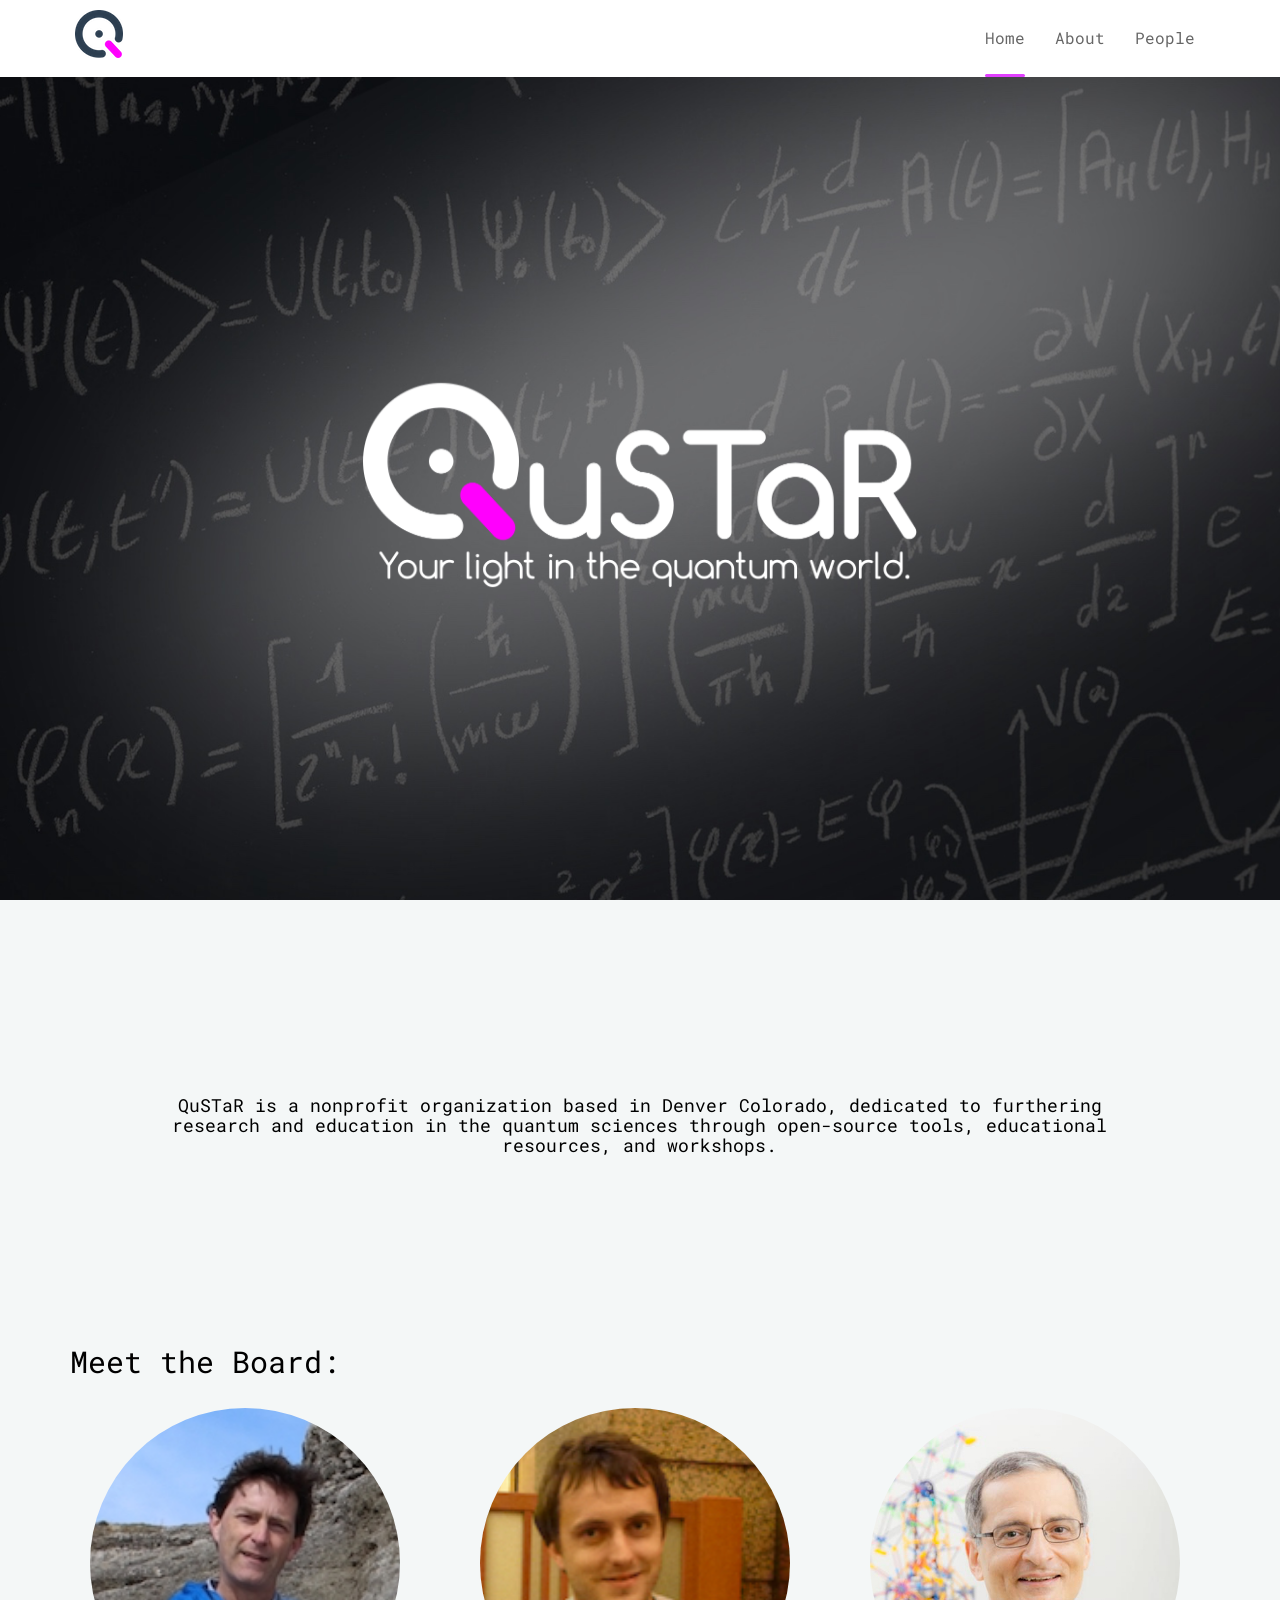
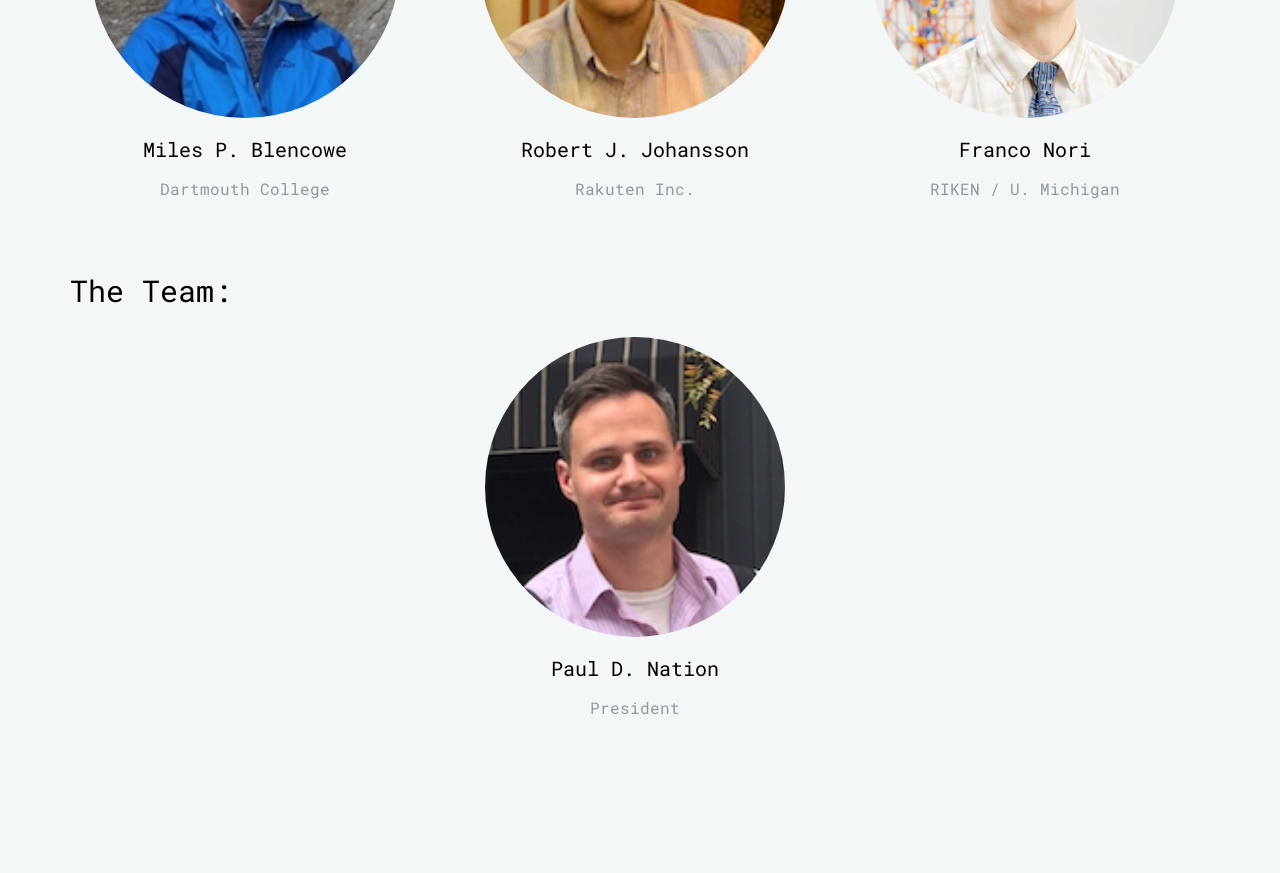
==== index.html @ 8dd59468 "try again" ====
<!DOCTYPE html>
<!--[if lt IE 7]>      <html class="no-js lt-ie9 lt-ie8 lt-ie7"> <![endif]-->
<!--[if IE 7]>         <html class="no-js lt-ie9 lt-ie8"> <![endif]-->
<!--[if IE 8]>         <html class="no-js lt-ie9"> <![endif]-->
<!--[if gt IE 8]><!--> <html class="no-js"> <!--<![endif]-->
	<head>
	<meta charset="utf-8">
	<meta http-equiv="X-UA-Compatible" content="IE=edge">
	<title>QuSTaR - Your Light in the Quantum World</title>
	<meta name="viewport" content="width=device-width, initial-scale=1">
	<meta name="description" content="QuSTaR" />
	<meta name="keywords" content="qustar, qutip, quantum, nonprofit, science, education" />
	<meta name="author" content="QuSTaR" />


  	<!-- Facebook and Twitter integration -->
	<meta property="og:title" content=""/>
	<meta property="og:image" content=""/>
	<meta property="og:url" content=""/>
	<meta property="og:site_name" content=""/>
	<meta property="og:description" content=""/>
	<meta name="twitter:title" content="" />
	<meta name="twitter:image" content="" />
	<meta name="twitter:url" content="" />
	<meta name="twitter:card" content="" />

	<!-- Place favicon.ico and apple-touch-icon.png in the root directory -->
    <link rel="apple-touch-icon-precomposed" sizes="57x57" href="images/favicon/apple-touch-icon-57x57.png" />
    <link rel="apple-touch-icon-precomposed" sizes="114x114" href="images/favicon/apple-touch-icon-114x114.png" />
    <link rel="apple-touch-icon-precomposed" sizes="72x72" href="images/favicon/apple-touch-icon-72x72.png" />
    <link rel="apple-touch-icon-precomposed" sizes="144x144" href="images/favicon/apple-touch-icon-144x144.png" />
    <link rel="apple-touch-icon-precomposed" sizes="60x60" href="images/favicon/apple-touch-icon-60x60.png" />
    <link rel="apple-touch-icon-precomposed" sizes="120x120" href="images/favicon/apple-touch-icon-120x120.png" />
    <link rel="apple-touch-icon-precomposed" sizes="76x76" href="images/favicon/apple-touch-icon-76x76.png" />
    <link rel="apple-touch-icon-precomposed" sizes="152x152" href="images/favicon/apple-touch-icon-152x152.png" />
    <link rel="icon" type="image/png" href="images/favicon/favicon-196x196.png" sizes="196x196" />
    <link rel="icon" type="image/png" href="images/favicon/favicon-96x96.png" sizes="96x96" />
    <link rel="icon" type="image/png" href="images/favicon/favicon-32x32.png" sizes="32x32" />
    <link rel="icon" type="image/png" href="images/favicon/favicon-16x16.png" sizes="16x16" />
    <link rel="icon" type="image/png" href="images/favicon/favicon-128.png" sizes="128x128" />
    <meta name="application-name" content="&nbsp;"/>
    <meta name="msapplication-TileColor" content="#FFFFFF" />
    <meta name="msapplication-TileImage" content="images/favicon/mstile-144x144.png" />
    <meta name="msapplication-square70x70logo" content="images/favicon/mstile-70x70.png" />
    <meta name="msapplication-square150x150logo" content="images/favicon/mstile-150x150.png" />
    <meta name="msapplication-wide310x150logo" content="images/favicon/mstile-310x150.png" />
    <meta name="msapplication-square310x310logo" content="images/favicon/mstile-310x310.png" />>

	<link href="https://fonts.googleapis.com/css?family=Roboto+Mono:300,400" rel="stylesheet">
	
	<!-- Animate.css -->
	<link rel="stylesheet" href="css/animate.css">
	<!-- Icomoon Icon Fonts-->
	<link rel="stylesheet" href="css/icomoon.css">
	<!-- Simple Line Icons -->
	<link rel="stylesheet" href="css/simple-line-icons.css">
	<!-- Bootstrap  -->
	<link rel="stylesheet" href="css/bootstrap.css">
	<!-- Style -->
	<link rel="stylesheet" href="css/style.css">


	<!-- Modernizr JS -->
	<script src="js/modernizr-2.6.2.min.js"></script>
	<!-- FOR IE9 below -->
	<!--[if lt IE 9]>
	<script src="js/respond.min.js"></script>
	<![endif]-->

	</head>
	<body>
	<header role="banner" id="fh5co-header">
		<div class="container">
			<div class="row">
				<nav class="navbar navbar-default navbar-fixed-top">
					<div class="navbar-header">
						<!-- Mobile Toggle Menu Button -->
						<a href="#" class="js-fh5co-nav-toggle fh5co-nav-toggle" data-toggle="collapse" data-target="#navbar" aria-expanded="false" aria-controls="navbar"><i></i></a>
                        <a href="#" style='margin-left:5px' class="navbar-left"><img src="images/qustar_navbar.png"></a>
					</div>
					<div id="navbar" class="navbar-collapse collapse">
						<ul class="nav navbar-nav navbar-right">
							<li class="active"><a href="#" data-nav-section="home"><span>Home</span></a></li>
							<li><a href="#" data-nav-section="about"><span>About</span></a></li>
							<li><a href="#" data-nav-section="people"><span>People</span></a></li>
						</ul>
					</div>
				</nav>
			</div>
	  </div>
	</header>

	<section id="fh5co-home" data-section="home" style="background-image: url(images/background.jpg);" data-stellar-background-ratio="0.5">
		<div class="container">
			<div class="text-wrap">
				<div class="text-inner">
					<div class="row">
						<div class="col-xs-8 col-xs-offset-2 col-md-6 col-md-offset-3 col-lg-6 col-lg-offset-3 vertical_center">
							<img class="img-responsive center-block" src="images/QuSTaR.png">
							</div>
						</div>
					</div>
				</div>
		</div>
	</section>

	<section id="fh5co-services" data-section="about">
			<div class="container">
				<div class="row">
					<div class="col-md-10 col-md-offset-1 text-center">
                        <h4>QuSTaR is a nonprofit organization based in Denver Colorado, dedicated to furthering research and education in the quantum sciences through open-source tools, educational resources, and workshops. </h4>	
					</div>
                </div>
			</div>    	
	</section>
    
    
	<section id="fh5co-services" data-section="people">
		<div class="fh5co-services">
            <div class="container">
                <h2>Meet the Board:</h2>
				<div class="row">
                    <div class="col-sm-4 col-sm-offset-0 col-xs-8 col-xs-offset-2 text-center">
						<div class="box-services">
							<div class="icon animate-box">
								<div class="circle-avatar" style="background-image:url(images/miles.jpg)"></div>
							</div>
							<div class="fh5co-post animate-box">
								<h3>Miles P. Blencowe</h3>
								<p>Dartmouth College</p>
							</div>
						</div>
					</div>
                    <div class="col-sm-4 col-sm-offset-0 col-xs-8 col-xs-offset-2 text-center">
						<div class="box-services">
							<div class="icon animate-box">
								<div class="circle-avatar" style="background-image:url(images/robert.jpg)"></div>
							</div>
							<div class="fh5co-post animate-box">
								<h3>Robert J. Johansson</h3>
								<p>Rakuten Inc.</p>
							</div>
						</div>
					</div>
                    <div class="col-sm-4 col-sm-offset-0 col-xs-8 col-xs-offset-2 text-center">
						<div class="box-services">
							<div class="icon animate-box">
								<div class="circle-avatar" style="background-image:url(images/franco.jpg)"></div>
							</div>
							<div class="fh5co-post animate-box">
								<h3>Franco Nori</h3>
								<p>RIKEN / U. Michigan</p>
							</div>
						</div>
					</div>
                </div>
                <h2>The Team:</h2>
                <div class="col-sm-4 col-sm-offset-4 col-xs-8 col-xs-offset-2 text-center">
					<div class="box-services">
						<div class="icon animate-box">
							<div class="circle-avatar" style="background-image:url(images/paul.jpg)"></div>
						</div>
						<div class="fh5co-post animate-box">
							<h3>Paul D. Nation</h3>
							<p>President</p>
						</div>
					</div>
				</div>
			</div>
		</div>
	</section>
    
	
	<!-- jQuery -->
	<script src="js/jquery.min.js"></script>
	<!-- jQuery Easing -->
	<script src="js/jquery.easing.1.3.js"></script>
	<!-- Bootstrap -->
	<script src="js/bootstrap.min.js"></script>
	<!-- Waypoints -->
	<script src="js/jquery.waypoints.min.js"></script>
	<!-- Stellar Parallax -->
	<script src="js/jquery.stellar.min.js"></script>
	<!-- Counters -->
	<script src="js/jquery.countTo.js"></script>
	<!-- Main JS (Do not remove) -->
	<script src="js/main.js"></script>
    
    <script>
      (function(i,s,o,g,r,a,m){i['GoogleAnalyticsObject']=r;i[r]=i[r]||function(){
      (i[r].q=i[r].q||[]).push(arguments)},i[r].l=1*new Date();a=s.createElement(o),
      m=s.getElementsByTagName(o)[0];a.async=1;a.src=g;m.parentNode.insertBefore(a,m)
      })(window,document,'script','https://www.google-analytics.com/analytics.js','ga');

      ga('create', 'UA-16824831-8', 'auto');
      ga('send', 'pageview');

    </script>

	</body>
</html>
---- css/icomoon.css ----
@font-face {
	font-family: 'icomoon';
	src:url('../fonts/icomoon/icomoon.eot?qtatmt');
	src:url('../fonts/icomoon/icomoon.eot?qtatmt#iefix') format('embedded-opentype'),
		url('../fonts/icomoon/icomoon.ttf?qtatmt') format('truetype'),
		url('../fonts/icomoon/icomoon.woff?qtatmt') format('woff'),
		url('../fonts/icomoon/icomoon.svg?qtatmt#icomoon') format('svg');
	font-weight: normal;
	font-style: normal;
}

[class^="icon-"], [class*=" icon-"] {
	font-family: 'icomoon';
	speak: none;
	font-style: normal;
	font-weight: normal;
	font-variant: normal;
	text-transform: none;
	line-height: 1;

	/* Better Font Rendering =========== */
	-webkit-font-smoothing: antialiased;
	-moz-osx-font-smoothing: grayscale;
}

.icon-glass:before {
	content: "\f000";
}
.icon-music:before {
	content: "\f001";
}
.icon-search2:before {
	content: "\f002";
}
.icon-envelope-o:before {
	content: "\f003";
}
.icon-heart:before {
	content: "\f004";
}
.icon-star:before {
	content: "\f005";
}
.icon-star-o:before {
	content: "\f006";
}
.icon-user:before {
	content: "\f007";
}
.icon-film:before {
	content: "\f008";
}
.icon-th-large:before {
	content: "\f009";
}
.icon-th:before {
	content: "\f00a";
}
.icon-th-list:before {
	content: "\f00b";
}
.icon-check:before {
	content: "\f00c";
}
.icon-close:before {
	content: "\f00d";
}
.icon-remove:before {
	content: "\f00d";
}
.icon-times:before {
	content: "\f00d";
}
.icon-search-plus:before {
	content: "\f00e";
}
.icon-search-minus:before {
	content: "\f010";
}
.icon-power-off:before {
	content: "\f011";
}
.icon-signal:before {
	content: "\f012";
}
.icon-cog:before {
	content: "\f013";
}
.icon-gear:before {
	content: "\f013";
}
.icon-trash-o:before {
	content: "\f014";
}
.icon-home:before {
	content: "\f015";
}
.icon-file-o:before {
	content: "\f016";
}
.icon-clock-o:before {
	content: "\f017";
}
.icon-road:before {
	content: "\f018";
}
.icon-download:before {
	content: "\f019";
}
.icon-arrow-circle-o-down:before {
	content: "\f01a";
}
.icon-arrow-circle-o-up:before {
	content: "\f01b";
}
.icon-inbox:before {
	content: "\f01c";
}
.icon-play-circle-o:before {
	content: "\f01d";
}
.icon-repeat2:before {
	content: "\f01e";
}
.icon-rotate-right:before {
	content: "\f01e";
}
.icon-refresh:before {
	content: "\f021";
}
.icon-list-alt:before {
	content: "\f022";
}
.icon-lock:before {
	content: "\f023";
}
.icon-flag:before {
	content: "\f024";
}
.icon-headphones:before {
	content: "\f025";
}
.icon-volume-off:before {
	content: "\f026";
}
.icon-volume-down:before {
	content: "\f027";
}
.icon-volume-up:before {
	content: "\f028";
}
.icon-qrcode:before {
	content: "\f029";
}
.icon-barcode:before {
	content: "\f02a";
}
.icon-tag:before {
	content: "\f02b";
}
.icon-tags:before {
	content: "\f02c";
}
.icon-book:before {
	content: "\f02d";
}
.icon-bookmark:before {
	content: "\f02e";
}
.icon-print:before {
	content: "\f02f";
}
.icon-camera:before {
	content: "\f030";
}
.icon-font:before {
	content: "\f031";
}
.icon-bold:before {
	content: "\f032";
}
.icon-italic:before {
	content: "\f033";
}
.icon-text-height:before {
	content: "\f034";
}
.icon-text-width:before {
	content: "\f035";
}
.icon-align-left:before {
	content: "\f036";
}
.icon-align-center2:before {
	content: "\f037";
}
.icon-align-right:before {
	content: "\f038";
}
.icon-align-justify2:before {
	content: "\f039";
}
.icon-list:before {
	content: "\f03a";
}
.icon-dedent:before {
	content: "\f03b";
}
.icon-outdent:before {
	content: "\f03b";
}
.icon-indent:before {
	content: "\f03c";
}
.icon-video-camera:before {
	content: "\f03d";
}
.icon-image:before {
	content: "\f03e";
}
.icon-photo:before {
	content: "\f03e";
}
.icon-picture-o:before {
	content: "\f03e";
}
.icon-pencil:before {
	content: "\f040";
}
.icon-map-marker:before {
	content: "\f041";
}
.icon-adjust:before {
	content: "\f042";
}
.icon-tint:before {
	content: "\f043";
}
.icon-edit:before {
	content: "\f044";
}
.icon-pencil-square-o:before {
	content: "\f044";
}
.icon-share-square-o:before {
	content: "\f045";
}
.icon-check-square-o:before {
	content: "\f046";
}
.icon-arrows:before {
	content: "\f047";
}
.icon-step-backward:before {
	content: "\f048";
}
.icon-fast-backward:before {
	content: "\f049";
}
.icon-backward:before {
	content: "\f04a";
}
.icon-play2:before {
	content: "\f04b";
}
.icon-pause2:before {
	content: "\f04c";
}
.icon-stop2:before {
	content: "\f04d";
}
.icon-forward:before {
	content: "\f04e";
}
.icon-fast-forward2:before {
	content: "\f050";
}
.icon-step-forward:before {
	content: "\f051";
}
.icon-eject:before {
	content: "\f052";
}
.icon-chevron-left:before {
	content: "\f053";
}
.icon-chevron-right:before {
	content: "\f054";
}
.icon-plus-circle:before {
	content: "\f055";
}
.icon-minus-circle:before {
	content: "\f056";
}
.icon-times-circle:before {
	content: "\f057";
}
.icon-check-circle:before {
	content: "\f058";
}
.icon-question-circle:before {
	content: "\f059";
}
.icon-info-circle:before {
	content: "\f05a";
}
.icon-crosshairs:before {
	content: "\f05b";
}
.icon-times-circle-o:before {
	content: "\f05c";
}
.icon-check-circle-o:before {
	content: "\f05d";
}
.icon-ban2:before {
	content: "\f05e";
}
.icon-arrow-left:before {
	content: "\f060";
}
.icon-arrow-right:before {
	content: "\f061";
}
.icon-arrow-up:before {
	content: "\f062";
}
.icon-arrow-down:before {
	content: "\f063";
}
.icon-mail-forward:before {
	content: "\f064";
}
.icon-share:before {
	content: "\f064";
}
.icon-expand2:before {
	content: "\f065";
}
.icon-compress:before {
	content: "\f066";
}
.icon-plus:before {
	content: "\f067";
}
.icon-minus:before {
	content: "\f068";
}
.icon-asterisk:before {
	content: "\f069";
}
.icon-exclamation-circle:before {
	content: "\f06a";
}
.icon-gift:before {
	content: "\f06b";
}
.icon-leaf:before {
	content: "\f06c";
}
.icon-fire:before {
	content: "\f06d";
}
.icon-eye:before {
	content: "\f06e";
}
.icon-eye-slash:before {
	content: "\f070";
}
.icon-exclamation-triangle:before {
	content: "\f071";
}
.icon-warning:before {
	content: "\f071";
}
.icon-plane:before {
	content: "\f072";
}
.icon-calendar:before {
	content: "\f073";
}
.icon-random:before {
	content: "\f074";
}
.icon-comment:before {
	content: "\f075";
}
.icon-magnet:before {
	content: "\f076";
}
.icon-chevron-up:before {
	content: "\f077";
}
.icon-chevron-down:before {
	content: "\f078";
}
.icon-retweet:before {
	content: "\f079";
}
.icon-shopping-cart:before {
	content: "\f07a";
}
.icon-folder:before {
	content: "\f07b";
}
.icon-folder-open:before {
	content: "\f07c";
}
.icon-arrows-v:before {
	content: "\f07d";
}
.icon-arrows-h:before {
	content: "\f07e";
}
.icon-bar-chart:before {
	content: "\f080";
}
.icon-bar-chart-o:before {
	content: "\f080";
}
.icon-twitter-square:before {
	content: "\f081";
}
.icon-facebook-square:before {
	content: "\f082";
}
.icon-camera-retro:before {
	content: "\f083";
}
.icon-key:before {
	content: "\f084";
}
.icon-cogs:before {
	content: "\f085";
}
.icon-gears:before {
	content: "\f085";
}
.icon-comments:before {
	content: "\f086";
}
.icon-thumbs-o-up:before {
	content: "\f087";
}
.icon-thumbs-o-down:before {
	content: "\f088";
}
.icon-star-half:before {
	content: "\f089";
}
.icon-heart-o:before {
	content: "\f08a";
}
.icon-sign-out:before {
	content: "\f08b";
}
.icon-linkedin-square:before {
	content: "\f08c";
}
.icon-thumb-tack:before {
	content: "\f08d";
}
.icon-external-link:before {
	content: "\f08e";
}
.icon-sign-in:before {
	content: "\f090";
}
.icon-trophy:before {
	content: "\f091";
}
.icon-github-square:before {
	content: "\f092";
}
.icon-upload:before {
	content: "\f093";
}
.icon-lemon-o:before {
	content: "\f094";
}
.icon-phone:before {
	content: "\f095";
}
.icon-square-o:before {
	content: "\f096";
}
.icon-bookmark-o:before {
	content: "\f097";
}
.icon-phone-square:before {
	content: "\f098";
}
.icon-twitter:before {
	content: "\f099";
}
.icon-facebook:before {
	content: "\f09a";
}
.icon-facebook-f:before {
	content: "\f09a";
}
.icon-github:before {
	content: "\f09b";
}
.icon-unlock2:before {
	content: "\f09c";
}
.icon-credit-card:before {
	content: "\f09d";
}
.icon-feed:before {
	content: "\f09e";
}
.icon-rss:before {
	content: "\f09e";
}
.icon-hdd-o:before {
	content: "\f0a0";
}
.icon-bullhorn:before {
	content: "\f0a1";
}
.icon-bell-o:before {
	content: "\f0a2";
}
.icon-certificate:before {
	content: "\f0a3";
}
.icon-hand-o-right:before {
	content: "\f0a4";
}
.icon-hand-o-left:before {
	content: "\f0a5";
}
.icon-hand-o-up:before {
	content: "\f0a6";
}
.icon-hand-o-down:before {
	content: "\f0a7";
}
.icon-arrow-circle-left:before {
	content: "\f0a8";
}
.icon-arrow-circle-right:before {
	content: "\f0a9";
}
.icon-arrow-circle-up:before {
	content: "\f0aa";
}
.icon-arrow-circle-down:before {
	content: "\f0ab";
}
.icon-globe:before {
	content: "\f0ac";
}
.icon-wrench:before {
	content: "\f0ad";
}
.icon-tasks:before {
	content: "\f0ae";
}
.icon-filter:before {
	content: "\f0b0";
}
.icon-briefcase:before {
	content: "\f0b1";
}
.icon-arrows-alt:before {
	content: "\f0b2";
}
.icon-group:before {
	content: "\f0c0";
}
.icon-users:before {
	content: "\f0c0";
}
.icon-chain:before {
	content: "\f0c1";
}
.icon-link:before {
	content: "\f0c1";
}
.icon-cloud:before {
	content: "\f0c2";
}
.icon-flask:before {
	content: "\f0c3";
}
.icon-cut:before {
	content: "\f0c4";
}
.icon-scissors:before {
	content: "\f0c4";
}
.icon-copy:before {
	content: "\f0c5";
}
.icon-files-o:before {
	content: "\f0c5";
}
.icon-paperclip:before {
	content: "\f0c6";
}
.icon-floppy-o:before {
	content: "\f0c7";
}
.icon-save:before {
	content: "\f0c7";
}
.icon-square:before {
	content: "\f0c8";
}
.icon-bars:before {
	content: "\f0c9";
}
.icon-navicon:before {
	content: "\f0c9";
}
.icon-reorder:before {
	content: "\f0c9";
}
.icon-list-ul:before {
	content: "\f0ca";
}
.icon-list-ol:before {
	content: "\f0cb";
}
.icon-strikethrough:before {
	content: "\f0cc";
}
.icon-underline:before {
	content: "\f0cd";
}
.icon-table:before {
	content: "\f0ce";
}
.icon-magic:before {
	content: "\f0d0";
}
.icon-truck:before {
	content: "\f0d1";
}
.icon-pinterest:before {
	content: "\f0d2";
}
.icon-pinterest-square:before {
	content: "\f0d3";
}
.icon-google-plus-square:before {
	content: "\f0d4";
}
.icon-google-plus:before {
	content: "\f0d5";
}
.icon-money:before {
	content: "\f0d6";
}
.icon-caret-down:before {
	content: "\f0d7";
}
.icon-caret-up:before {
	content: "\f0d8";
}
.icon-caret-left:before {
	content: "\f0d9";
}
.icon-caret-right:before {
	content: "\f0da";
}
.icon-columns2:before {
	content: "\f0db";
}
.icon-sort:before {
	content: "\f0dc";
}
.icon-unsorted:before {
	content: "\f0dc";
}
.icon-sort-desc:before {
	content: "\f0dd";
}
.icon-sort-down:before {
	content: "\f0dd";
}
.icon-sort-asc:before {
	content: "\f0de";
}
.icon-sort-up:before {
	content: "\f0de";
}
.icon-envelope:before {
	content: "\f0e0";
}
.icon-linkedin:before {
	content: "\f0e1";
}
.icon-rotate-left:before {
	content: "\f0e2";
}
.icon-undo:before {
	content: "\f0e2";
}
.icon-gavel:before {
	content: "\f0e3";
}
.icon-legal:before {
	content: "\f0e3";
}
.icon-dashboard:before {
	content: "\f0e4";
}
.icon-tachometer:before {
	content: "\f0e4";
}
.icon-comment-o:before {
	content: "\f0e5";
}
.icon-comments-o:before {
	content: "\f0e6";
}
.icon-bolt:before {
	content: "\f0e7";
}
.icon-flash:before {
	content: "\f0e7";
}
.icon-sitemap:before {
	content: "\f0e8";
}
.icon-umbrella2:before {
	content: "\f0e9";
}
.icon-clipboard:before {
	content: "\f0ea";
}
.icon-paste:before {
	content: "\f0ea";
}
.icon-lightbulb-o:before {
	content: "\f0eb";
}
.icon-exchange:before {
	content: "\f0ec";
}
.icon-cloud-download2:before {
	content: "\f0ed";
}
.icon-cloud-upload2:before {
	content: "\f0ee";
}
.icon-user-md:before {
	content: "\f0f0";
}
.icon-stethoscope:before {
	content: "\f0f1";
}
.icon-suitcase:before {
	content: "\f0f2";
}
.icon-bell:before {
	content: "\f0f3";
}
.icon-coffee:before {
	content: "\f0f4";
}
.icon-cutlery:before {
	content: "\f0f5";
}
.icon-file-text-o:before {
	content: "\f0f6";
}
.icon-building-o:before {
	content: "\f0f7";
}
.icon-hospital-o:before {
	content: "\f0f8";
}
.icon-ambulance:before {
	content: "\f0f9";
}
.icon-medkit:before {
	content: "\f0fa";
}
.icon-fighter-jet:before {
	content: "\f0fb";
}
.icon-beer:before {
	content: "\f0fc";
}
.icon-h-square:before {
	content: "\f0fd";
}
.icon-plus-square:before {
	content: "\f0fe";
}
.icon-angle-double-left:before {
	content: "\f100";
}
.icon-angle-double-right:before {
	content: "\f101";
}
.icon-angle-double-up:before {
	content: "\f102";
}
.icon-angle-double-down:before {
	content: "\f103";
}
.icon-angle-left:before {
	content: "\f104";
}
.icon-angle-right:before {
	content: "\f105";
}
.icon-angle-up:before {
	content: "\f106";
}
.icon-angle-down:before {
	content: "\f107";
}
.icon-desktop:before {
	content: "\f108";
}
.icon-laptop:before {
	content: "\f109";
}
.icon-tablet:before {
	content: "\f10a";
}
.icon-mobile:before {
	content: "\f10b";
}
.icon-mobile-phone:before {
	content: "\f10b";
}
.icon-circle-o:before {
	content: "\f10c";
}
.icon-quote-left:before {
	content: "\f10d";
}
.icon-quote-right:before {
	content: "\f10e";
}
.icon-spinner:before {
	content: "\f110";
}
.icon-circle:before {
	content: "\f111";
}
.icon-mail-reply:before {
	content: "\f112";
}
.icon-reply:before {
	content: "\f112";
}
.icon-github-alt:before {
	content: "\f113";
}
.icon-folder-o:before {
	content: "\f114";
}
.icon-folder-open-o:before {
	content: "\f115";
}
.icon-smile-o:before {
	content: "\f118";
}
.icon-frown-o:before {
	content: "\f119";
}
.icon-meh-o:before {
	content: "\f11a";
}
.icon-gamepad:before {
	content: "\f11b";
}
.icon-keyboard-o:before {
	content: "\f11c";
}
.icon-flag-o:before {
	content: "\f11d";
}
.icon-flag-checkered:before {
	content: "\f11e";
}
.icon-terminal:before {
	content: "\f120";
}
.icon-code:before {
	content: "\f121";
}
.icon-mail-reply-all:before {
	content: "\f122";
}
.icon-reply-all:before {
	content: "\f122";
}
.icon-star-half-empty:before {
	content: "\f123";
}
.icon-star-half-full:before {
	content: "\f123";
}
.icon-star-half-o:before {
	content: "\f123";
}
.icon-location-arrow:before {
	content: "\f124";
}
.icon-crop:before {
	content: "\f125";
}
.icon-code-fork:before {
	content: "\f126";
}
.icon-chain-broken:before {
	content: "\f127";
}
.icon-unlink:before {
	content: "\f127";
}
.icon-question:before {
	content: "\f128";
}
.icon-info:before {
	content: "\f129";
}
.icon-exclamation:before {
	content: "\f12a";
}
.icon-superscript:before {
	content: "\f12b";
}
.icon-subscript:before {
	content: "\f12c";
}
.icon-eraser:before {
	content: "\f12d";
}
.icon-puzzle-piece:before {
	content: "\f12e";
}
.icon-microphone2:before {
	content: "\f130";
}
.icon-microphone-slash:before {
	content: "\f131";
}
.icon-shield:before {
	content: "\f132";
}
.icon-calendar-o:before {
	content: "\f133";
}
.icon-fire-extinguisher:before {
	content: "\f134";
}
.icon-rocket:before {
	content: "\f135";
}
.icon-maxcdn:before {
	content: "\f136";
}
.icon-chevron-circle-left:before {
	content: "\f137";
}
.icon-chevron-circle-right:before {
	content: "\f138";
}
.icon-chevron-circle-up:before {
	content: "\f139";
}
.icon-chevron-circle-down:before {
	content: "\f13a";
}
.icon-html5:before {
	content: "\f13b";
}
.icon-css3:before {
	content: "\f13c";
}
.icon-anchor2:before {
	content: "\f13d";
}
.icon-unlock-alt:before {
	content: "\f13e";
}
.icon-bullseye:before {
	content: "\f140";
}
.icon-ellipsis-h:before {
	content: "\f141";
}
.icon-ellipsis-v:before {
	content: "\f142";
}
.icon-rss-square:before {
	content: "\f143";
}
.icon-play-circle:before {
	content: "\f144";
}
.icon-ticket:before {
	content: "\f145";
}
.icon-minus-square:before {
	content: "\f146";
}
.icon-minus-square-o:before {
	content: "\f147";
}
.icon-level-up:before {
	content: "\f148";
}
.icon-level-down:before {
	content: "\f149";
}
.icon-check-square:before {
	content: "\f14a";
}
.icon-pencil-square:before {
	content: "\f14b";
}
.icon-external-link-square:before {
	content: "\f14c";
}
.icon-share-square:before {
	content: "\f14d";
}
.icon-compass:before {
	content: "\f14e";
}
.icon-caret-square-o-down:before {
	content: "\f150";
}
.icon-toggle-down:before {
	content: "\f150";
}
.icon-caret-square-o-up:before {
	content: "\f151";
}
.icon-toggle-up:before {
	content: "\f151";
}
.icon-caret-square-o-right:before {
	content: "\f152";
}
.icon-toggle-right:before {
	content: "\f152";
}
.icon-eur:before {
	content: "\f153";
}
.icon-euro:before {
	content: "\f153";
}
.icon-gbp:before {
	content: "\f154";
}
.icon-dollar:before {
	content: "\f155";
}
.icon-usd:before {
	content: "\f155";
}
.icon-inr:before {
	content: "\f156";
}
.icon-rupee:before {
	content: "\f156";
}
.icon-cny:before {
	content: "\f157";
}
.icon-jpy:before {
	content: "\f157";
}
.icon-rmb:before {
	content: "\f157";
}
.icon-yen:before {
	content: "\f157";
}
.icon-rouble:before {
	content: "\f158";
}
.icon-rub:before {
	content: "\f158";
}
.icon-ruble:before {
	content: "\f158";
}
.icon-krw:before {
	content: "\f159";
}
.icon-won:before {
	content: "\f159";
}
.icon-bitcoin:before {
	content: "\f15a";
}
.icon-btc:before {
	content: "\f15a";
}
.icon-file2:before {
	content: "\f15b";
}
.icon-file-text:before {
	content: "\f15c";
}
.icon-sort-alpha-asc:before {
	content: "\f15d";
}
.icon-sort-alpha-desc:before {
	content: "\f15e";
}
.icon-sort-amount-asc:before {
	content: "\f160";
}
.icon-sort-amount-desc:before {
	content: "\f161";
}
.icon-sort-numeric-asc:before {
	content: "\f162";
}
.icon-sort-numeric-desc:before {
	content: "\f163";
}
.icon-thumbs-up:before {
	content: "\f164";
}
.icon-thumbs-down:before {
	content: "\f165";
}
.icon-youtube-square:before {
	content: "\f166";
}
.icon-youtube:before {
	content: "\f167";
}
.icon-xing:before {
	content: "\f168";
}
.icon-xing-square:before {
	content: "\f169";
}
.icon-youtube-play:before {
	content: "\f16a";
}
.icon-dropbox:before {
	content: "\f16b";
}
.icon-stack-overflow:before {
	content: "\f16c";
}
.icon-instagram:before {
	content: "\f16d";
}
.icon-flickr:before {
	content: "\f16e";
}
.icon-adn:before {
	content: "\f170";
}
.icon-bitbucket:before {
	content: "\f171";
}
.icon-bitbucket-square:before {
	content: "\f172";
}
.icon-tumblr:before {
	content: "\f173";
}
.icon-tumblr-square:before {
	content: "\f174";
}
.icon-long-arrow-down:before {
	content: "\f175";
}
.icon-long-arrow-up:before {
	content: "\f176";
}
.icon-long-arrow-left:before {
	content: "\f177";
}
.icon-long-arrow-right:before {
	content: "\f178";
}
.icon-apple:before {
	content: "\f179";
}
.icon-windows:before {
	content: "\f17a";
}
.icon-android:before {
	content: "\f17b";
}
.icon-linux:before {
	content: "\f17c";
}
.icon-dribbble:before {
	content: "\f17d";
}
.icon-skype:before {
	content: "\f17e";
}
.icon-foursquare:before {
	content: "\f180";
}
.icon-trello:before {
	content: "\f181";
}
.icon-female:before {
	content: "\f182";
}
.icon-male:before {
	content: "\f183";
}
.icon-gittip:before {
	content: "\f184";
}
.icon-gratipay:before {
	content: "\f184";
}
.icon-sun-o:before {
	content: "\f185";
}
.icon-moon-o:before {
	content: "\f186";
}
.icon-archive:before {
	content: "\f187";
}
.icon-bug:before {
	content: "\f188";
}
.icon-vk:before {
	content: "\f189";
}
.icon-weibo:before {
	content: "\f18a";
}
.icon-renren:before {
	content: "\f18b";
}
.icon-pagelines:before {
	content: "\f18c";
}
.icon-stack-exchange:before {
	content: "\f18d";
}
.icon-arrow-circle-o-right:before {
	content: "\f18e";
}
.icon-arrow-circle-o-left:before {
	content: "\f190";
}
.icon-caret-square-o-left:before {
	content: "\f191";
}
.icon-toggle-left:before {
	content: "\f191";
}
.icon-dot-circle-o:before {
	content: "\f192";
}
.icon-wheelchair:before {
	content: "\f193";
}
.icon-vimeo-square:before {
	content: "\f194";
}
.icon-try:before {
	content: "\f195";
}
.icon-turkish-lira:before {
	content: "\f195";
}
.icon-plus-square-o:before {
	content: "\f196";
}
.icon-space-shuttle:before {
	content: "\f197";
}
.icon-slack:before {
	content: "\f198";
}
.icon-envelope-square:before {
	content: "\f199";
}
.icon-wordpress:before {
	content: "\f19a";
}
.icon-openid:before {
	content: "\f19b";
}
.icon-bank:before {
	content: "\f19c";
}
.icon-institution:before {
	content: "\f19c";
}
.icon-university:before {
	content: "\f19c";
}
.icon-graduation-cap:before {
	content: "\f19d";
}
.icon-mortar-board:before {
	content: "\f19d";
}
.icon-yahoo:before {
	content: "\f19e";
}
.icon-google:before {
	content: "\f1a0";
}
.icon-reddit:before {
	content: "\f1a1";
}
.icon-reddit-square:before {
	content: "\f1a2";
}
.icon-stumbleupon-circle:before {
	content: "\f1a3";
}
.icon-stumbleupon:before {
	content: "\f1a4";
}
.icon-delicious:before {
	content: "\f1a5";
}
.icon-digg:before {
	content: "\f1a6";
}
.icon-pied-piper:before {
	content: "\f1a7";
}
.icon-pied-piper-alt:before {
	content: "\f1a8";
}
.icon-drupal:before {
	content: "\f1a9";
}
.icon-joomla:before {
	content: "\f1aa";
}
.icon-language:before {
	content: "\f1ab";
}
.icon-fax:before {
	content: "\f1ac";
}
.icon-building:before {
	content: "\f1ad";
}
.icon-child:before {
	content: "\f1ae";
}
.icon-paw:before {
	content: "\f1b0";
}
.icon-spoon:before {
	content: "\f1b1";
}
.icon-cube:before {
	content: "\f1b2";
}
.icon-cubes:before {
	content: "\f1b3";
}
.icon-behance:before {
	content: "\f1b4";
}
.icon-behance-square:before {
	content: "\f1b5";
}
.icon-steam:before {
	content: "\f1b6";
}
.icon-steam-square:before {
	content: "\f1b7";
}
.icon-recycle:before {
	content: "\f1b8";
}
.icon-automobile:before {
	content: "\f1b9";
}
.icon-car:before {
	content: "\f1b9";
}
.icon-cab:before {
	content: "\f1ba";
}
.icon-taxi:before {
	content: "\f1ba";
}
.icon-tree:before {
	content: "\f1bb";
}
.icon-spotify:before {
	content: "\f1bc";
}
.icon-deviantart:before {
	content: "\f1bd";
}
.icon-soundcloud:before {
	content: "\f1be";
}
.icon-database:before {
	content: "\f1c0";
}
.icon-file-pdf-o:before {
	content: "\f1c1";
}
.icon-file-word-o:before {
	content: "\f1c2";
}
.icon-file-excel-o:before {
	content: "\f1c3";
}
.icon-file-powerpoint-o:before {
	content: "\f1c4";
}
.icon-file-image-o:before {
	content: "\f1c5";
}
.icon-file-photo-o:before {
	content: "\f1c5";
}
.icon-file-picture-o:before {
	content: "\f1c5";
}
.icon-file-archive-o:before {
	content: "\f1c6";
}
.icon-file-zip-o:before {
	content: "\f1c6";
}
.icon-file-audio-o:before {
	content: "\f1c7";
}
.icon-file-sound-o:before {
	content: "\f1c7";
}
.icon-file-movie-o:before {
	content: "\f1c8";
}
.icon-file-video-o:before {
	content: "\f1c8";
}
.icon-file-code-o:before {
	content: "\f1c9";
}
.icon-vine:before {
	content: "\f1ca";
}
.icon-codepen:before {
	content: "\f1cb";
}
.icon-jsfiddle:before {
	content: "\f1cc";
}
.icon-life-bouy:before {
	content: "\f1cd";
}
.icon-life-buoy:before {
	content: "\f1cd";
}
.icon-life-ring:before {
	content: "\f1cd";
}
.icon-life-saver:before {
	content: "\f1cd";
}
.icon-support:before {
	content: "\f1cd";
}
.icon-circle-o-notch:before {
	content: "\f1ce";
}
.icon-ra:before {
	content: "\f1d0";
}
.icon-rebel:before {
	content: "\f1d0";
}
.icon-empire:before {
	content: "\f1d1";
}
.icon-ge:before {
	content: "\f1d1";
}
.icon-git-square:before {
	content: "\f1d2";
}
.icon-git:before {
	content: "\f1d3";
}
.icon-hacker-news:before {
	content: "\f1d4";
}
.icon-y-combinator-square:before {
	content: "\f1d4";
}
.icon-yc-square:before {
	content: "\f1d4";
}
.icon-tencent-weibo:before {
	content: "\f1d5";
}
.icon-qq:before {
	content: "\f1d6";
}
.icon-wechat:before {
	content: "\f1d7";
}
.icon-weixin:before {
	content: "\f1d7";
}
.icon-paper-plane:before {
	content: "\f1d8";
}
.icon-send:before {
	content: "\f1d8";
}
.icon-paper-plane-o:before {
	content: "\f1d9";
}
.icon-send-o:before {
	content: "\f1d9";
}
.icon-history:before {
	content: "\f1da";
}
.icon-circle-thin:before {
	content: "\f1db";
}
.icon-header:before {
	content: "\f1dc";
}
.icon-paragraph2:before {
	content: "\f1dd";
}
.icon-sliders:before {
	content: "\f1de";
}
.icon-share-alt:before {
	content: "\f1e0";
}
.icon-share-alt-square:before {
	content: "\f1e1";
}
.icon-bomb:before {
	content: "\f1e2";
}
.icon-futbol-o:before {
	content: "\f1e3";
}
.icon-soccer-ball-o:before {
	content: "\f1e3";
}
.icon-tty:before {
	content: "\f1e4";
}
.icon-binoculars:before {
	content: "\f1e5";
}
.icon-plug:before {
	content: "\f1e6";
}
.icon-slideshare:before {
	content: "\f1e7";
}
.icon-twitch:before {
	content: "\f1e8";
}
.icon-yelp:before {
	content: "\f1e9";
}
.icon-newspaper-o:before {
	content: "\f1ea";
}
.icon-wifi:before {
	content: "\f1eb";
}
.icon-calculator:before {
	content: "\f1ec";
}
.icon-paypal:before {
	content: "\f1ed";
}
.icon-google-wallet:before {
	content: "\f1ee";
}
.icon-cc-visa:before {
	content: "\f1f0";
}
.icon-cc-mastercard:before {
	content: "\f1f1";
}
.icon-cc-discover:before {
	content: "\f1f2";
}
.icon-cc-amex:before {
	content: "\f1f3";
}
.icon-cc-paypal:before {
	content: "\f1f4";
}
.icon-cc-stripe:before {
	content: "\f1f5";
}
.icon-bell-slash:before {
	content: "\f1f6";
}
.icon-bell-slash-o:before {
	content: "\f1f7";
}
.icon-trash:before {
	content: "\f1f8";
}
.icon-copyright:before {
	content: "\f1f9";
}
.icon-at:before {
	content: "\f1fa";
}
.icon-eyedropper:before {
	content: "\f1fb";
}
.icon-paint-brush:before {
	content: "\f1fc";
}
.icon-birthday-cake:before {
	content: "\f1fd";
}
.icon-area-chart:before {
	content: "\f1fe";
}
.icon-pie-chart:before {
	content: "\f200";
}
.icon-line-chart:before {
	content: "\f201";
}
.icon-lastfm:before {
	content: "\f202";
}
.icon-lastfm-square:before {
	content: "\f203";
}
.icon-toggle-off:before {
	content: "\f204";
}
.icon-toggle-on:before {
	content: "\f205";
}
.icon-bicycle:before {
	content: "\f206";
}
.icon-bus:before {
	content: "\f207";
}
.icon-ioxhost:before {
	content: "\f208";
}
.icon-angellist:before {
	content: "\f209";
}
.icon-cc:before {
	content: "\f20a";
}
.icon-ils:before {
	content: "\f20b";
}
.icon-shekel:before {
	content: "\f20b";
}
.icon-sheqel:before {
	content: "\f20b";
}
.icon-meanpath:before {
	content: "\f20c";
}
.icon-buysellads:before {
	content: "\f20d";
}
.icon-connectdevelop:before {
	content: "\f20e";
}
.icon-dashcube:before {
	content: "\f210";
}
.icon-forumbee:before {
	content: "\f211";
}
.icon-leanpub:before {
	content: "\f212";
}
.icon-sellsy:before {
	content: "\f213";
}
.icon-shirtsinbulk:before {
	content: "\f214";
}
.icon-simplybuilt:before {
	content: "\f215";
}
.icon-skyatlas:before {
	content: "\f216";
}
.icon-cart-plus:before {
	content: "\f217";
}
.icon-cart-arrow-down:before {
	content: "\f218";
}
.icon-diamond:before {
	content: "\f219";
}
.icon-ship:before {
	content: "\f21a";
}
.icon-user-secret:before {
	content: "\f21b";
}
.icon-motorcycle:before {
	content: "\f21c";
}
.icon-street-view:before {
	content: "\f21d";
}
.icon-heartbeat:before {
	content: "\f21e";
}
.icon-venus:before {
	content: "\f221";
}
.icon-mars:before {
	content: "\f222";
}
.icon-mercury:before {
	content: "\f223";
}
.icon-intersex:before {
	content: "\f224";
}
.icon-transgender:before {
	content: "\f224";
}
.icon-transgender-alt:before {
	content: "\f225";
}
.icon-venus-double:before {
	content: "\f226";
}
.icon-mars-double:before {
	content: "\f227";
}
.icon-venus-mars:before {
	content: "\f228";
}
.icon-mars-stroke:before {
	content: "\f229";
}
.icon-mars-stroke-v:before {
	content: "\f22a";
}
.icon-mars-stroke-h:before {
	content: "\f22b";
}
.icon-neuter:before {
	content: "\f22c";
}
.icon-genderless:before {
	content: "\f22d";
}
.icon-facebook-official:before {
	content: "\f230";
}
.icon-pinterest-p:before {
	content: "\f231";
}
.icon-whatsapp:before {
	content: "\f232";
}
.icon-server2:before {
	content: "\f233";
}
.icon-user-plus:before {
	content: "\f234";
}
.icon-user-times:before {
	content: "\f235";
}
.icon-bed:before {
	content: "\f236";
}
.icon-hotel:before {
	content: "\f236";
}
.icon-viacoin:before {
	content: "\f237";
}
.icon-train:before {
	content: "\f238";
}
.icon-subway:before {
	content: "\f239";
}
.icon-medium:before {
	content: "\f23a";
}
.icon-y-combinator:before {
	content: "\f23b";
}
.icon-yc:before {
	content: "\f23b";
}
.icon-optin-monster:before {
	content: "\f23c";
}
.icon-opencart:before {
	content: "\f23d";
}
.icon-expeditedssl:before {
	content: "\f23e";
}
.icon-battery-4:before {
	content: "\f240";
}
.icon-battery-full:before {
	content: "\f240";
}
.icon-battery-3:before {
	content: "\f241";
}
.icon-battery-three-quarters:before {
	content: "\f241";
}
.icon-battery-2:before {
	content: "\f242";
}
.icon-battery-half:before {
	content: "\f242";
}
.icon-battery-1:before {
	content: "\f243";
}
.icon-battery-quarter:before {
	content: "\f243";
}
.icon-battery-0:before {
	content: "\f244";
}
.icon-battery-empty:before {
	content: "\f244";
}
.icon-mouse-pointer:before {
	content: "\f245";
}
.icon-i-cursor:before {
	content: "\f246";
}
.icon-object-group:before {
	content: "\f247";
}
.icon-object-ungroup:before {
	content: "\f248";
}
.icon-sticky-note:before {
	content: "\f249";
}
.icon-sticky-note-o:before {
	content: "\f24a";
}
.icon-cc-jcb:before {
	content: "\f24b";
}
.icon-cc-diners-club:before {
	content: "\f24c";
}
.icon-clone:before {
	content: "\f24d";
}
.icon-balance-scale:before {
	content: "\f24e";
}
.icon-hourglass-o:before {
	content: "\f250";
}
.icon-hourglass-1:before {
	content: "\f251";
}
.icon-hourglass-start:before {
	content: "\f251";
}
.icon-hourglass-2:before {
	content: "\f252";
}
.icon-hourglass-half:before {
	content: "\f252";
}
.icon-hourglass-3:before {
	content: "\f253";
}
.icon-hourglass-end:before {
	content: "\f253";
}
.icon-hourglass:before {
	content: "\f254";
}
.icon-hand-grab-o:before {
	content: "\f255";
}
.icon-hand-rock-o:before {
	content: "\f255";
}
.icon-hand-paper-o:before {
	content: "\f256";
}
.icon-hand-stop-o:before {
	content: "\f256";
}
.icon-hand-scissors-o:before {
	content: "\f257";
}
.icon-hand-lizard-o:before {
	content: "\f258";
}
.icon-hand-spock-o:before {
	content: "\f259";
}
.icon-hand-pointer-o:before {
	content: "\f25a";
}
.icon-hand-peace-o:before {
	content: "\f25b";
}
.icon-trademark:before {
	content: "\f25c";
}
.icon-registered:before {
	content: "\f25d";
}
.icon-creative-commons:before {
	content: "\f25e";
}
.icon-gg:before {
	content: "\f260";
}
.icon-gg-circle:before {
	content: "\f261";
}
.icon-tripadvisor:before {
	content: "\f262";
}
.icon-odnoklassniki:before {
	content: "\f263";
}
.icon-odnoklassniki-square:before {
	content: "\f264";
}
.icon-get-pocket:before {
	content: "\f265";
}
.icon-wikipedia-w:before {
	content: "\f266";
}
.icon-safari:before {
	content: "\f267";
}
.icon-chrome:before {
	content: "\f268";
}
.icon-firefox:before {
	content: "\f269";
}
.icon-opera:before {
	content: "\f26a";
}
.icon-internet-explorer:before {
	content: "\f26b";
}
.icon-television:before {
	content: "\f26c";
}
.icon-tv:before {
	content: "\f26c";
}
.icon-contao:before {
	content: "\f26d";
}
.icon-500px:before {
	content: "\f26e";
}
.icon-amazon:before {
	content: "\f270";
}
.icon-calendar-plus-o:before {
	content: "\f271";
}
.icon-calendar-minus-o:before {
	content: "\f272";
}
.icon-calendar-times-o:before {
	content: "\f273";
}
.icon-calendar-check-o:before {
	content: "\f274";
}
.icon-industry:before {
	content: "\f275";
}
.icon-map-pin:before {
	content: "\f276";
}
.icon-map-signs:before {
	content: "\f277";
}
.icon-map-o:before {
	content: "\f278";
}
.icon-map:before {
	content: "\f279";
}
.icon-commenting:before {
	content: "\f27a";
}
.icon-commenting-o:before {
	content: "\f27b";
}
.icon-houzz:before {
	content: "\f27c";
}
.icon-vimeo:before {
	content: "\f27d";
}
.icon-black-tie:before {
	content: "\f27e";
}
.icon-fonticons:before {
	content: "\f280";
}
.icon-eye2:before {
	content: "\e000";
}
.icon-paper-clip:before {
	content: "\e001";
}
.icon-mail2:before {
	content: "\e002";
}
.icon-toggle:before {
	content: "\e003";
}
.icon-layout:before {
	content: "\e004";
}
.icon-link2:before {
	content: "\e005";
}
.icon-bell2:before {
	content: "\e006";
}
.icon-lock2:before {
	content: "\e007";
}
.icon-unlock:before {
	content: "\e008";
}
.icon-ribbon:before {
	content: "\e009";
}
.icon-image2:before {
	content: "\e010";
}
.icon-signal2:before {
	content: "\e011";
}
.icon-target:before {
	content: "\e012";
}
.icon-clipboard2:before {
	content: "\e013";
}
.icon-clock2:before {
	content: "\e014";
}
.icon-watch:before {
	content: "\e015";
}
.icon-air-play:before {
	content: "\e016";
}
.icon-camera2:before {
	content: "\e017";
}
.icon-video2:before {
	content: "\e018";
}
.icon-disc:before {
	content: "\e019";
}
.icon-printer:before {
	content: "\e020";
}
.icon-monitor:before {
	content: "\e021";
}
.icon-server:before {
	content: "\e022";
}
.icon-cog2:before {
	content: "\e023";
}
.icon-heart2:before {
	content: "\e024";
}
.icon-paragraph:before {
	content: "\e025";
}
.icon-align-justify:before {
	content: "\e026";
}
.icon-align-left2:before {
	content: "\e027";
}
.icon-align-center:before {
	content: "\e028";
}
.icon-align-right2:before {
	content: "\e029";
}
.icon-book2:before {
	content: "\e030";
}
.icon-layers2:before {
	content: "\e031";
}
.icon-stack:before {
	content: "\e032";
}
.icon-stack-2:before {
	content: "\e033";
}
.icon-paper:before {
	content: "\e034";
}
.icon-paper-stack:before {
	content: "\e035";
}
.icon-search:before {
	content: "\e036";
}
.icon-zoom-in:before {
	content: "\e037";
}
.icon-zoom-out:before {
	content: "\e038";
}
.icon-reply2:before {
	content: "\e039";
}
.icon-circle-plus:before {
	content: "\e040";
}
.icon-circle-minus:before {
	content: "\e041";
}
.icon-circle-check:before {
	content: "\e042";
}
.icon-circle-cross:before {
	content: "\e043";
}
.icon-square-plus:before {
	content: "\e044";
}
.icon-square-minus:before {
	content: "\e045";
}
.icon-square-check:before {
	content: "\e046";
}
.icon-square-cross:before {
	content: "\e047";
}
.icon-microphone:before {
	content: "\e048";
}
.icon-record:before {
	content: "\e049";
}
.icon-skip-back:before {
	content: "\e050";
}
.icon-rewind:before {
	content: "\e051";
}
.icon-play:before {
	content: "\e052";
}
.icon-pause:before {
	content: "\e053";
}
.icon-stop:before {
	content: "\e054";
}
.icon-fast-forward:before {
	content: "\e055";
}
.icon-skip-forward:before {
	content: "\e056";
}
.icon-shuffle2:before {
	content: "\e057";
}
.icon-repeat:before {
	content: "\e058";
}
.icon-folder2:before {
	content: "\e059";
}
.icon-umbrella:before {
	content: "\e060";
}
.icon-moon2:before {
	content: "\e061";
}
.icon-thermometer2:before {
	content: "\e062";
}
.icon-drop2:before {
	content: "\e063";
}
.icon-sun:before {
	content: "\e064";
}
.icon-cloud2:before {
	content: "\e065";
}
.icon-cloud-upload:before {
	content: "\e066";
}
.icon-cloud-download:before {
	content: "\e067";
}
.icon-upload2:before {
	content: "\e068";
}
.icon-download2:before {
	content: "\e069";
}
.icon-location2:before {
	content: "\e070";
}
.icon-location-2:before {
	content: "\e071";
}
.icon-map2:before {
	content: "\e072";
}
.icon-battery2:before {
	content: "\e073";
}
.icon-head:before {
	content: "\e074";
}
.icon-briefcase2:before {
	content: "\e075";
}
.icon-speech-bubble:before {
	content: "\e076";
}
.icon-anchor:before {
	content: "\e077";
}
.icon-globe2:before {
	content: "\e078";
}
.icon-box2:before {
	content: "\e079";
}
.icon-reload:before {
	content: "\e080";
}
.icon-share2:before {
	content: "\e081";
}
.icon-marquee:before {
	content: "\e082";
}
.icon-marquee-plus:before {
	content: "\e083";
}
.icon-marquee-minus:before {
	content: "\e084";
}
.icon-tag2:before {
	content: "\e085";
}
.icon-power:before {
	content: "\e086";
}
.icon-command:before {
	content: "\e087";
}
.icon-alt:before {
	content: "\e088";
}
.icon-esc:before {
	content: "\e089";
}
.icon-bar-graph2:before {
	content: "\e090";
}
.icon-bar-graph-2:before {
	content: "\e091";
}
.icon-pie-graph:before {
	content: "\e092";
}
.icon-star2:before {
	content: "\e093";
}
.icon-arrow-left2:before {
	content: "\e094";
}
.icon-arrow-right2:before {
	content: "\e095";
}
.icon-arrow-up2:before {
	content: "\e096";
}
.icon-arrow-down2:before {
	content: "\e097";
}
.icon-volume:before {
	content: "\e098";
}
.icon-mute:before {
	content: "\e099";
}
.icon-content-right:before {
	content: "\e100";
}
.icon-content-left:before {
	content: "\e101";
}
.icon-grid2:before {
	content: "\e102";
}
.icon-grid-2:before {
	content: "\e103";
}
.icon-columns:before {
	content: "\e104";
}
.icon-loader:before {
	content: "\e105";
}
.icon-bag:before {
	content: "\e106";
}
.icon-ban:before {
	content: "\e107";
}
.icon-flag2:before {
	content: "\e108";
}
.icon-trash2:before {
	content: "\e109";
}
.icon-expand:before {
	content: "\e110";
}
.icon-contract:before {
	content: "\e111";
}
.icon-maximize:before {
	content: "\e112";
}
.icon-minimize:before {
	content: "\e113";
}
.icon-plus2:before {
	content: "\e114";
}
.icon-minus2:before {
	content: "\e115";
}
.icon-check2:before {
	content: "\e116";
}
.icon-cross2:before {
	content: "\e117";
}
.icon-move:before {
	content: "\e118";
}
.icon-delete:before {
	content: "\e119";
}
.icon-menu2:before {
	content: "\e120";
}
.icon-archive2:before {
	content: "\e121";
}
.icon-inbox2:before {
	content: "\e122";
}
.icon-outbox:before {
	content: "\e123";
}
.icon-file:before {
	content: "\e124";
}
.icon-file-add:before {
	content: "\e125";
}
.icon-file-subtract:before {
	content: "\e126";
}
.icon-help2:before {
	content: "\e127";
}
.icon-open:before {
	content: "\e128";
}
.icon-ellipsis:before {
	content: "\e129";
}
---- css/simple-line-icons.css ----
@font-face {
  font-family: 'simple-line-icons';
  src:  url('../fonts/simple-line-icons/Simple-Line-Icons.eot?v=2.2.2');
  src:  url('../fonts/simple-line-icons/Simple-Line-Icons.eot?#iefix&v=2.2.2') format('embedded-opentype'),
        url('../fonts/simple-line-icons/Simple-Line-Icons.ttf?v=2.2.2') format('truetype'),
        url('../fonts/simple-line-icons/Simple-Line-Icons.woff2?v=2.2.2') format('woff2'),
        url('../fonts/simple-line-icons/Simple-Line-Icons.woff?v=2.2.2') format('woff'),
        url('../fonts/simple-line-icons/Simple-Line-Icons.svg?v=2.2.2#simple-line-icons') format('svg');
  font-weight: normal;
  font-style: normal;
}
/*
 Use the following CSS code if you want to have a class per icon.
 Instead of a list of all class selectors, you can use the generic [class*="icon-"] selector, but it's slower:
*/
.icon-user,
.icon-people,
.icon-user-female,
.icon-user-follow,
.icon-user-following,
.icon-user-unfollow,
.icon-login,
.icon-logout,
.icon-emotsmile,
.icon-phone,
.icon-call-end,
.icon-call-in,
.icon-call-out,
.icon-map,
.icon-location-pin,
.icon-direction,
.icon-directions,
.icon-compass,
.icon-layers,
.icon-menu,
.icon-list,
.icon-options-vertical,
.icon-options,
.icon-arrow-down,
.icon-arrow-left,
.icon-arrow-right,
.icon-arrow-up,
.icon-arrow-up-circle,
.icon-arrow-left-circle,
.icon-arrow-right-circle,
.icon-arrow-down-circle,
.icon-check,
.icon-clock,
.icon-plus,
.icon-close,
.icon-trophy,
.icon-screen-smartphone,
.icon-screen-desktop,
.icon-plane,
.icon-notebook,
.icon-mustache,
.icon-mouse,
.icon-magnet,
.icon-energy,
.icon-disc,
.icon-cursor,
.icon-cursor-move,
.icon-crop,
.icon-chemistry,
.icon-speedometer,
.icon-shield,
.icon-screen-tablet,
.icon-magic-wand,
.icon-hourglass,
.icon-graduation,
.icon-ghost,
.icon-game-controller,
.icon-fire,
.icon-eyeglass,
.icon-envelope-open,
.icon-envelope-letter,
.icon-bell,
.icon-badge,
.icon-anchor,
.icon-wallet,
.icon-vector,
.icon-speech,
.icon-puzzle,
.icon-printer,
.icon-present,
.icon-playlist,
.icon-pin,
.icon-picture,
.icon-handbag,
.icon-globe-alt,
.icon-globe,
.icon-folder-alt,
.icon-folder,
.icon-film,
.icon-feed,
.icon-drop,
.icon-drawar,
.icon-docs,
.icon-doc,
.icon-diamond,
.icon-cup,
.icon-calculator,
.icon-bubbles,
.icon-briefcase,
.icon-book-open,
.icon-basket-loaded,
.icon-basket,
.icon-bag,
.icon-action-undo,
.icon-action-redo,
.icon-wrench,
.icon-umbrella,
.icon-trash,
.icon-tag,
.icon-support,
.icon-frame,
.icon-size-fullscreen,
.icon-size-actual,
.icon-shuffle,
.icon-share-alt,
.icon-share,
.icon-rocket,
.icon-question,
.icon-pie-chart,
.icon-pencil,
.icon-note,
.icon-loop,
.icon-home,
.icon-grid,
.icon-graph,
.icon-microphone,
.icon-music-tone-alt,
.icon-music-tone,
.icon-earphones-alt,
.icon-earphones,
.icon-equalizer,
.icon-like,
.icon-dislike,
.icon-control-start,
.icon-control-rewind,
.icon-control-play,
.icon-control-pause,
.icon-control-forward,
.icon-control-end,
.icon-volume-1,
.icon-volume-2,
.icon-volume-off,
.icon-calendar,
.icon-bulb,
.icon-chart,
.icon-ban,
.icon-bubble,
.icon-camrecorder,
.icon-camera,
.icon-cloud-download,
.icon-cloud-upload,
.icon-envelope,
.icon-eye,
.icon-flag,
.icon-heart,
.icon-info,
.icon-key,
.icon-link,
.icon-lock,
.icon-lock-open,
.icon-magnifier,
.icon-magnifier-add,
.icon-magnifier-remove,
.icon-paper-clip,
.icon-paper-plane,
.icon-power,
.icon-refresh,
.icon-reload,
.icon-settings,
.icon-star,
.icon-symble-female,
.icon-symbol-male,
.icon-target,
.icon-credit-card,
.icon-paypal,
.icon-social-tumblr,
.icon-social-twitter,
.icon-social-facebook,
.icon-social-instagram,
.icon-social-linkedin,
.icon-social-pinterest,
.icon-social-github,
.icon-social-gplus,
.icon-social-reddit,
.icon-social-skype,
.icon-social-dribbble,
.icon-social-behance,
.icon-social-foursqare,
.icon-social-soundcloud,
.icon-social-spotify,
.icon-social-stumbleupon,
.icon-social-youtube,
.icon-social-dropbox {
  font-family: 'simple-line-icons';
  speak: none;
  font-style: normal;
  font-weight: normal;
  font-variant: normal;
  text-transform: none;
  line-height: 1;
  /* Better Font Rendering =========== */
  -webkit-font-smoothing: antialiased;
  -moz-osx-font-smoothing: grayscale;
}
.icon-user:before {
  content: "\e005";
}
.icon-people:before {
  content: "\e001";
}
.icon-user-female:before {
  content: "\e000";
}
.icon-user-follow:before {
  content: "\e002";
}
.icon-user-following:before {
  content: "\e003";
}
.icon-user-unfollow:before {
  content: "\e004";
}
.icon-login:before {
  content: "\e066";
}
.icon-logout:before {
  content: "\e065";
}
.icon-emotsmile:before {
  content: "\e021";
}
.icon-phone:before {
  content: "\e600";
}
.icon-call-end:before {
  content: "\e048";
}
.icon-call-in:before {
  content: "\e047";
}
.icon-call-out:before {
  content: "\e046";
}
.icon-map:before {
  content: "\e033";
}
.icon-location-pin:before {
  content: "\e096";
}
.icon-direction:before {
  content: "\e042";
}
.icon-directions:before {
  content: "\e041";
}
.icon-compass:before {
  content: "\e045";
}
.icon-layers:before {
  content: "\e034";
}
.icon-menu:before {
  content: "\e601";
}
.icon-list:before {
  content: "\e067";
}
.icon-options-vertical:before {
  content: "\e602";
}
.icon-options:before {
  content: "\e603";
}
.icon-arrow-down:before {
  content: "\e604";
}
.icon-arrow-left:before {
  content: "\e605";
}
.icon-arrow-right:before {
  content: "\e606";
}
.icon-arrow-up:before {
  content: "\e607";
}
.icon-arrow-up-circle:before {
  content: "\e078";
}
.icon-arrow-left-circle:before {
  content: "\e07a";
}
.icon-arrow-right-circle:before {
  content: "\e079";
}
.icon-arrow-down-circle:before {
  content: "\e07b";
}
.icon-check:before {
  content: "\e080";
}
.icon-clock:before {
  content: "\e081";
}
.icon-plus:before {
  content: "\e095";
}
.icon-close:before {
  content: "\e082";
}
.icon-trophy:before {
  content: "\e006";
}
.icon-screen-smartphone:before {
  content: "\e010";
}
.icon-screen-desktop:before {
  content: "\e011";
}
.icon-plane:before {
  content: "\e012";
}
.icon-notebook:before {
  content: "\e013";
}
.icon-mustache:before {
  content: "\e014";
}
.icon-mouse:before {
  content: "\e015";
}
.icon-magnet:before {
  content: "\e016";
}
.icon-energy:before {
  content: "\e020";
}
.icon-disc:before {
  content: "\e022";
}
.icon-cursor:before {
  content: "\e06e";
}
.icon-cursor-move:before {
  content: "\e023";
}
.icon-crop:before {
  content: "\e024";
}
.icon-chemistry:before {
  content: "\e026";
}
.icon-speedometer:before {
  content: "\e007";
}
.icon-shield:before {
  content: "\e00e";
}
.icon-screen-tablet:before {
  content: "\e00f";
}
.icon-magic-wand:before {
  content: "\e017";
}
.icon-hourglass:before {
  content: "\e018";
}
.icon-graduation:before {
  content: "\e019";
}
.icon-ghost:before {
  content: "\e01a";
}
.icon-game-controller:before {
  content: "\e01b";
}
.icon-fire:before {
  content: "\e01c";
}
.icon-eyeglass:before {
  content: "\e01d";
}
.icon-envelope-open:before {
  content: "\e01e";
}
.icon-envelope-letter:before {
  content: "\e01f";
}
.icon-bell:before {
  content: "\e027";
}
.icon-badge:before {
  content: "\e028";
}
.icon-anchor:before {
  content: "\e029";
}
.icon-wallet:before {
  content: "\e02a";
}
.icon-vector:before {
  content: "\e02b";
}
.icon-speech:before {
  content: "\e02c";
}
.icon-puzzle:before {
  content: "\e02d";
}
.icon-printer:before {
  content: "\e02e";
}
.icon-present:before {
  content: "\e02f";
}
.icon-playlist:before {
  content: "\e030";
}
.icon-pin:before {
  content: "\e031";
}
.icon-picture:before {
  content: "\e032";
}
.icon-handbag:before {
  content: "\e035";
}
.icon-globe-alt:before {
  content: "\e036";
}
.icon-globe:before {
  content: "\e037";
}
.icon-folder-alt:before {
  content: "\e039";
}
.icon-folder:before {
  content: "\e089";
}
.icon-film:before {
  content: "\e03a";
}
.icon-feed:before {
  content: "\e03b";
}
.icon-drop:before {
  content: "\e03e";
}
.icon-drawar:before {
  content: "\e03f";
}
.icon-docs:before {
  content: "\e040";
}
.icon-doc:before {
  content: "\e085";
}
.icon-diamond:before {
  content: "\e043";
}
.icon-cup:before {
  content: "\e044";
}
.icon-calculator:before {
  content: "\e049";
}
.icon-bubbles:before {
  content: "\e04a";
}
.icon-briefcase:before {
  content: "\e04b";
}
.icon-book-open:before {
  content: "\e04c";
}
.icon-basket-loaded:before {
  content: "\e04d";
}
.icon-basket:before {
  content: "\e04e";
}
.icon-bag:before {
  content: "\e04f";
}
.icon-action-undo:before {
  content: "\e050";
}
.icon-action-redo:before {
  content: "\e051";
}
.icon-wrench:before {
  content: "\e052";
}
.icon-umbrella:before {
  content: "\e053";
}
.icon-trash:before {
  content: "\e054";
}
.icon-tag:before {
  content: "\e055";
}
.icon-support:before {
  content: "\e056";
}
.icon-frame:before {
  content: "\e038";
}
.icon-size-fullscreen:before {
  content: "\e057";
}
.icon-size-actual:before {
  content: "\e058";
}
.icon-shuffle:before {
  content: "\e059";
}
.icon-share-alt:before {
  content: "\e05a";
}
.icon-share:before {
  content: "\e05b";
}
.icon-rocket:before {
  content: "\e05c";
}
.icon-question:before {
  content: "\e05d";
}
.icon-pie-chart:before {
  content: "\e05e";
}
.icon-pencil:before {
  content: "\e05f";
}
.icon-note:before {
  content: "\e060";
}
.icon-loop:before {
  content: "\e064";
}
.icon-home:before {
  content: "\e069";
}
.icon-grid:before {
  content: "\e06a";
}
.icon-graph:before {
  content: "\e06b";
}
.icon-microphone:before {
  content: "\e063";
}
.icon-music-tone-alt:before {
  content: "\e061";
}
.icon-music-tone:before {
  content: "\e062";
}
.icon-earphones-alt:before {
  content: "\e03c";
}
.icon-earphones:before {
  content: "\e03d";
}
.icon-equalizer:before {
  content: "\e06c";
}
.icon-like:before {
  content: "\e068";
}
.icon-dislike:before {
  content: "\e06d";
}
.icon-control-start:before {
  content: "\e06f";
}
.icon-control-rewind:before {
  content: "\e070";
}
.icon-control-play:before {
  content: "\e071";
}
.icon-control-pause:before {
  content: "\e072";
}
.icon-control-forward:before {
  content: "\e073";
}
.icon-control-end:before {
  content: "\e074";
}
.icon-volume-1:before {
  content: "\e09f";
}
.icon-volume-2:before {
  content: "\e0a0";
}
.icon-volume-off:before {
  content: "\e0a1";
}
.icon-calendar:before {
  content: "\e075";
}
.icon-bulb:before {
  content: "\e076";
}
.icon-chart:before {
  content: "\e077";
}
.icon-ban:before {
  content: "\e07c";
}
.icon-bubble:before {
  content: "\e07d";
}
.icon-camrecorder:before {
  content: "\e07e";
}
.icon-camera:before {
  content: "\e07f";
}
.icon-cloud-download:before {
  content: "\e083";
}
.icon-cloud-upload:before {
  content: "\e084";
}
.icon-envelope:before {
  content: "\e086";
}
.icon-eye:before {
  content: "\e087";
}
.icon-flag:before {
  content: "\e088";
}
.icon-heart:before {
  content: "\e08a";
}
.icon-info:before {
  content: "\e08b";
}
.icon-key:before {
  content: "\e08c";
}
.icon-link:before {
  content: "\e08d";
}
.icon-lock:before {
  content: "\e08e";
}
.icon-lock-open:before {
  content: "\e08f";
}
.icon-magnifier:before {
  content: "\e090";
}
.icon-magnifier-add:before {
  content: "\e091";
}
.icon-magnifier-remove:before {
  content: "\e092";
}
.icon-paper-clip:before {
  content: "\e093";
}
.icon-paper-plane:before {
  content: "\e094";
}
.icon-power:before {
  content: "\e097";
}
.icon-refresh:before {
  content: "\e098";
}
.icon-reload:before {
  content: "\e099";
}
.icon-settings:before {
  content: "\e09a";
}
.icon-star:before {
  content: "\e09b";
}
.icon-symble-female:before {
  content: "\e09c";
}
.icon-symbol-male:before {
  content: "\e09d";
}
.icon-target:before {
  content: "\e09e";
}
.icon-credit-card:before {
  content: "\e025";
}
.icon-paypal:before {
  content: "\e608";
}
.icon-social-tumblr:before {
  content: "\e00a";
}
.icon-social-twitter:before {
  content: "\e009";
}
.icon-social-facebook:before {
  content: "\e00b";
}
.icon-social-instagram:before {
  content: "\e609";
}
.icon-social-linkedin:before {
  content: "\e60a";
}
.icon-social-pinterest:before {
  content: "\e60b";
}
.icon-social-github:before {
  content: "\e60c";
}
.icon-social-gplus:before {
  content: "\e60d";
}
.icon-social-reddit:before {
  content: "\e60e";
}
.icon-social-skype:before {
  content: "\e60f";
}
.icon-social-dribbble:before {
  content: "\e00d";
}
.icon-social-behance:before {
  content: "\e610";
}
.icon-social-foursqare:before {
  content: "\e611";
}
.icon-social-soundcloud:before {
  content: "\e612";
}
.icon-social-spotify:before {
  content: "\e613";
}
.icon-social-stumbleupon:before {
  content: "\e614";
}
.icon-social-youtube:before {
  content: "\e008";
}
.icon-social-dropbox:before {
  content: "\e00c";
}
---- css/style.css ----
@font-face {
  font-family: 'icomoon';
  src: url("../fonts/icomoon/icomoon.eot?srf3rx");
  src: url("../fonts/icomoon/icomoon.eot?srf3rx#iefix") format("embedded-opentype"), url("../fonts/icomoon/icomoon.ttf?srf3rx") format("truetype"), url("../fonts/icomoon/icomoon.woff?srf3rx") format("woff"), url("../fonts/icomoon/icomoon.svg?srf3rx#icomoon") format("svg");
  font-weight: normal;
  font-style: normal;
}
/* =======================================================
*
* 	Template Style 
*	Edit this section
*
* ======================================================= */
body {
  font-family: "Roboto Mono", monospace;
  font-weight: 400;
  font-size: 20px;
  line-height: 1.8;
  color: #8f989f;
  height: 100%;
  position: relative;
  background: #F4F7F7;
}

#page {
  position: relative;
  overflow-x: hidden;
  width: 100%;
  height: 100%;
  -webkit-transition: 0.5s;
  -o-transition: 0.5s;
  transition: 0.5s;
}
.offcanvas #page {
  overflow: hidden;
  position: absolute;
}
.offcanvas #page:after {
  -webkit-transition: 2s;
  -o-transition: 2s;
  transition: 2s;
  position: absolute;
  top: 0;
  right: 0;
  bottom: 0;
  left: 0;
  z-index: 101;
  background: rgba(0, 0, 0, 0.7);
  content: "";
}

a {
  color: #E140FE;
  -webkit-transition: 0.5s;
  -o-transition: 0.5s;
  transition: 0.5s;
}
a:hover, a:active, a:focus {
  color: #E140FE;
  outline: none;
}

p {
  margin-bottom: 1.5em;
  font-size: 16px;
}

h1, h2, h3, h4, h5, h6 {
  color: #000;
  font-family: "Roboto Mono", monospace;
  font-weight: 400;
  margin: 0 0 30px 0;
}

::-webkit-selection {
  color: #fff;
  background: #00ADB5;
}

::-moz-selection {
  color: #fff;
  background: #00ADB5;
}

::selection {
  color: #fff;
  background: #00ADB5;
}

#fh5co-header {
  position: absolute;
  z-index: 99;
  width: 100%;
  opacity: 1;
  top: 0;
}
#fh5co-header .navbar {
  padding-bottom: 0;
  margin-bottom: 0;
}
#fh5co-header #navbar .navbar-right {
  margin-right: 0;
  text-align: center;
  padding: 0;
}
#fh5co-header #navbar li a {
  font-family: "Roboto Mono", monospace;
  color: rgba(0, 0, 0, 0.6);
  position: relative;
  font-size: 16px;
  font-weight: 400;
}
@media screen and (max-width: 992px) {
  #fh5co-header #navbar li a {
    padding-left: 10px !important;
    padding-right: 10px !important;
    font-size: 16px;
  }
}
#fh5co-header #navbar li a span {
  position: relative;
  display: block;
  padding-bottom: 2px;
}
#fh5co-header #navbar li a span:before {
  content: "";
  position: absolute;
  width: 100%;
  height: 3px;
  bottom: -27px;
  left: 0;
  background-color: rgba(255, 255, 255, 0.5);
  visibility: hidden;
  -webkit-transform: scaleX(0);
  -moz-transform: scaleX(0);
  -ms-transform: scaleX(0);
  -o-transform: scaleX(0);
  transform: scaleX(0);
  -webkit-transition: all 0.3s ease-in-out 0s;
  -moz-transition: all 0.3s ease-in-out 0s;
  -ms-transition: all 0.3s ease-in-out 0s;
  -o-transition: all 0.3s ease-in-out 0s;
  transition: all 0.3s ease-in-out 0s;
  -webkit-border-radius: 2px;
  -moz-border-radius: 2px;
  -ms-border-radius: 2px;
  border-radius: 2px;
}
#fh5co-header #navbar li a:hover {
  color: #000;
}
#fh5co-header #navbar li a:hover span:before {
  visibility: visible;
  -webkit-transform: scaleX(1);
  -moz-transform: scaleX(1);
  -ms-transform: scaleX(1);
  -o-transform: scaleX(1);
  transform: scaleX(1);
}
#fh5co-header #navbar li.active a {
  background: transparent;
  background: none;
}
@media screen and (max-width: 480px) {
  #fh5co-header #navbar li.active a {
    color: #E140FE;
  }
}
#fh5co-header #navbar li.active a span:before {
  visibility: visible;
  -webkit-transform: scaleX(1);
  transform: scaleX(1);
  background-color: #E140FE;
}
@media screen and (max-width: 480px) {
  #fh5co-header #navbar li.active a span:before {
    background-color: transparent;
  }
}
@media screen and (max-width: 992px) {
  #fh5co-header #navbar li.active a {
    background: transparent;
    background: none;
  }
}
@media screen and (max-width: 992px) and (max-width: 480px) {
  #fh5co-header #navbar li.active a {
    color: #E140FE;
  }
}
@media screen and (max-width: 992px) {
  #fh5co-header #navbar li.active a span {
    display: inline-block;
    color: #E140FE;
  }
  #fh5co-header #navbar li.active a span:before {
    bottom: 0;
    height: 0;
    background: transparent;
  }
}
#fh5co-header #navbar li.call-to-action {
  margin-left: 5px;
}
#fh5co-header #navbar li.call-to-action a {
  padding: 5px 10px 3px 10px;
  margin: 12px 0 0 0px;
  color: #fff;
  -webkit-border-radius: 30px;
  -moz-border-radius: 30px;
  -ms-border-radius: 30px;
  border-radius: 30px;
}
#fh5co-header #navbar li.call-to-action a:hover {
  background-color: #E140FE;
  color: #fff;
}
#fh5co-header #navbar li.call-to-action a span:before {
  background-color: transparent;
}
#fh5co-header #navbar li.call-to-action a.sign-up {
  border: 2px solid #00ADB5;
  background: #00ADB5;
}
#fh5co-header #navbar li.call-to-action a.sign-up:hover {
  background: #00ADB5;
  color: #fff;
}
#fh5co-header #navbar li.call-to-action a.log-in {
  border: 2px solid #E140FE;
  background: #E140FE;
}
#fh5co-header #navbar li.call-to-action a.log-in:hover {
  background: #E140FE;
  color: #fff;
}
#fh5co-header .navbar-brand {
  float: left;
  display: block;
  font-size: 24px;
  font-weight: bold;
  padding-left: 0;
  text-transform: uppercase;
  letter-spacing: 3px;
  color: #000;
}
@media screen and (max-width: 992px) {
  #fh5co-header .navbar-brand {
    margin-left: 20px;
    padding-right: 0 !important;
  }
}
#fh5co-header.navbar-fixed-top {
  position: fixed !important;
  background: #fff;
  -webkit-box-shadow: 0 0 9px 0 rgba(0, 0, 0, 0.1);
  -moz-box-shadow: 0 0 9px 0 rgba(0, 0, 0, 0.1);
  -ms-box-shadow: 0 0 9px 0 rgba(0, 0, 0, 0.1);
  box-shadow: 0 0 9px 0 rgba(0, 0, 0, 0.1);
  margin-top: 0px;
  top: 0;
}
#fh5co-header.navbar-fixed-top #navbar li a {
  -webkit-transition: 0.3s;
  -o-transition: 0.3s;
  transition: 0.3s;
}
#fh5co-header.navbar-fixed-top #navbar li a:hover {
  color: #E140FE;
}
@media screen and (max-width: 992px) {
  #fh5co-header.navbar-fixed-top #navbar li a {
    font-size: 16px;
  }
}
#fh5co-header.navbar-fixed-top #navbar li.active a {
  color: #E140FE !important;
}
@media screen and (max-width: 768px) {
  #fh5co-header.navbar-fixed-top #navbar li.active a {
    color: #E140FE !important;
  }
}
#fh5co-header.navbar-fixed-top #navbar li.active a span:before {
  visibility: visible;
  -webkit-transform: scaleX(1);
  transform: scaleX(1);
  background-color: #E140FE;
}
@media screen and (max-width: 768px) {
  #fh5co-header.navbar-fixed-top #navbar li.active a span:before {
    background-color: transparent;
  }
}
#fh5co-header.navbar-fixed-top #navbar li.call-to-action a {
  border: 2px solid #E140FE;
  padding: 5px 10px 3px 10px;
  margin: 12px 0 0 0px;
  color: #fff;
  -webkit-border-radius: 30px;
  -moz-border-radius: 30px;
  -ms-border-radius: 30px;
  border-radius: 30px;
}
#fh5co-header.navbar-fixed-top #navbar li.call-to-action a:hover {
  background-color: #E140FE;
  color: #fff !important;
}
#fh5co-header.navbar-fixed-top #navbar li.call-to-action a span:before {
  background-color: transparent;
}
#fh5co-header.navbar-fixed-top #navbar li.call-to-action a.sign-up {
  border: 2px solid #00ADB5;
  background: #00ADB5;
}
#fh5co-header.navbar-fixed-top #navbar li.call-to-action a.sign-up:hover {
  background: #00ADB5;
  color: #fff;
}
#fh5co-header.navbar-fixed-top #navbar li.call-to-action a.log-in {
  border: 2px solid #E140FE;
  background: #E140FE;
}
#fh5co-header.navbar-fixed-top #navbar li.call-to-action a.log-in:hover {
  background: #E140FE;
  color: #fff;
}
#fh5co-header .navbar-default {
  border: transparent;
  background: #fff;
  margin: 0;
  padding: 10px 70px;
  -webkit-border-radius: 0px;
  -moz-border-radius: 0px;
  -ms-border-radius: 0px;
  border-radius: 0px;
}
@media screen and (max-width: 768px) {
  #fh5co-header .navbar-default {
    margin-top: 0px;
    padding-right: 0px;
    padding-left: 0px;
  }
}

#fh5co-home {
  background-color: transparent;
  background-size: cover;
  background-attachment: fixed;
  position: relative;
  width: 100%;
  background-color: #e6e6e6;
  color: #fff;
}
#fh5co-home a {
  color: rgba(255, 255, 255, 0.8) !important;
  text-decoration: underline;
}
#fh5co-home a:hover {
  color: #fff;
  text-decoration: none;
}
#fh5co-home .gradient {
  position: absolute;
  top: 0;
  bottom: 0;
  left: 0;
  right: 0;
  z-index: 2;
  background: rgba(0, 0, 0, 0.5);
}
#fh5co-home, #fh5co-home .text-wrap {
  height: 900px;
}
#fh5co-home .text-wrap {
  display: table;
  width: 100%;
  position: relative;
  z-index: 4;
}
#fh5co-home .text-inner {
  width: 100%;
  display: table-cell;
  vertical-align: middle;
}
#fh5co-home .text-inner h1 {
  font-size: 40px;
  color: white;
  margin: 0 0 40px 0;
  letter-spacing: .1em;
}
@media screen and (max-width: 768px) {
  #fh5co-home .text-inner h1 {
    font-size: 30px;
  }
}
#fh5co-home .text-inner h1 span {
  font-size: 14px;
  text-transform: uppercase;
  display: block;
  line-height: 20px;
}
#fh5co-home .text-inner h1 .big {
  font-size: 58px;
  text-transform: none;
  letter-spacing: .1em;
}
@media screen and (max-width: 768px) {
  #fh5co-home .text-inner h1 .big {
    font-size: 30px;
  }
}
#fh5co-home .text-inner h1 .medium {
  font-size: 40px;
  text-transform: none;
  letter-spacing: .1em;
}
@media screen and (max-width: 768px) {
  #fh5co-home .text-inner h1 .medium {
    font-size: 30px;
  }
}
#fh5co-home .text-inner h2 {
  font-size: 20px;
  line-height: 30px;
  font-weight: 300;
  color: rgba(255, 255, 255, 0.8);
  margin: 0 0 60px 0;
}
#fh5co-home .text-inner .call-to-action {
  display: block;
  width: 100%;
}
#fh5co-home .text-inner .call-to-action a {
  width: 200px;
  display: inline-block;
  font-size: 20px;
  padding: 15px 0;
  margin-right: 10px;
  -webkit-box-shadow: 0px 3px 6px -1px rgba(0, 0, 0, 0.19);
  -moz-box-shadow: 0px 3px 6px -1px rgba(0, 0, 0, 0.19);
  -ms-box-shadow: 0px 3px 6px -1px rgba(0, 0, 0, 0.19);
  -o-box-shadow: 0px 3px 6px -1px rgba(0, 0, 0, 0.19);
  box-shadow: 0px 3px 6px -1px rgba(0, 0, 0, 0.19);
  -webkit-border-radius: 100px;
  -moz-border-radius: 100px;
  -ms-border-radius: 100px;
  border-radius: 100px;
  border: none;
}
#fh5co-home .text-inner .call-to-action a i {
  margin-right: 5px;
  margin-top: 5px;
  font-size: 18px;
}
#fh5co-home .text-inner .call-to-action a.demo {
  border: 2px solid #E140FE;
  background: #E140FE;
  text-decoration: none !important;
}
@media screen and (max-width: 768px) {
  #fh5co-home .text-inner .call-to-action a.demo {
    margin: 0 auto;
    margin-bottom: 20px;
  }
}
#fh5co-home .text-inner .call-to-action a.download {
  border: 2px solid #00ADB5;
  background: #00ADB5;
  text-decoration: none !important;
}
@media screen and (max-width: 768px) {
  #fh5co-home .text-inner .call-to-action a.download {
    margin: 0 auto;
    margin-bottom: 20px;
  }
}

#fh5co-services,
#fh5co-testimony,
#fh5co-explore,
#fh5co-footer,
#fh5co-work,
#fh5co-counters,
#fh5co-pricing,
#fh5co-blog {
  padding: 8em 0;
}
@media screen and (max-width: 768px) {
  #fh5co-services,
  #fh5co-testimony,
  #fh5co-explore,
  #fh5co-footer,
  #fh5co-work,
  #fh5co-counters,
  #fh5co-pricing,
  #fh5co-blog {
    padding: 3em 0;
  }
}

#fh5co-services {
  padding-bottom: 0;
}

.fh5co-explore {
  padding-bottom: 40px;
}

.fh5co-portfolio {
  width: 100%;
  float: left;
  margin-bottom: 40px;
}
.fh5co-portfolio > a {
  width: 100%;
  float: left;
  background: #fff;
  -webkit-box-shadow: 0px 2px 5px 0px rgba(0, 0, 0, 0.06);
  -moz-box-shadow: 0px 2px 5px 0px rgba(0, 0, 0, 0.06);
  box-shadow: 0px 2px 5px 0px rgba(0, 0, 0, 0.06);
}
.fh5co-portfolio > a:hover {
  webkit-box-shadow: 0px 8px 16px -4px rgba(0, 0, 0, 0.13);
  -moz-box-shadow: 0px 8px 16px -4px rgba(0, 0, 0, 0.13);
  box-shadow: 0px 8px 16px -4px rgba(0, 0, 0, 0.13);
}
.fh5co-portfolio > a:hover .desc {
  opacity: 1;
}
.fh5co-portfolio .portfolio-entry {
  width: 100%;
  float: left;
  background-size: cover;
  background-position: center center;
  background-repeat: no-repeat;
  position: relative;
  height: 300px;
}
@media screen and (max-width: 768px) {
  .fh5co-portfolio .portfolio-entry {
    height: 400px;
  }
}
.fh5co-portfolio .portfolio-entry .desc {
  position: absolute;
  top: 0;
  bottom: 0;
  left: 0;
  right: 0;
  background: rgba(255, 255, 255, 0.95);
  opacity: 0;
  padding: 30px;
  -webkit-transition: 0.3s;
  -o-transition: 0.3s;
  transition: 0.3s;
}
.fh5co-portfolio .portfolio-entry .desc p {
  color: #8f989f;
}
.fh5co-portfolio .portfolio-text {
  width: 100%;
  float: left;
  padding: 20px;
}
.fh5co-portfolio .portfolio-text h3 {
  font-size: 20px;
}
.fh5co-portfolio .portfolio-text .stuff {
  margin: 0;
  padding: 0;
  border-top: 1px solid rgba(0, 0, 0, 0.05);
  padding-top: 20px;
}
.fh5co-portfolio .portfolio-text .stuff li {
  list-style: none;
  display: inline-block;
  margin-left: 10px;
  color: rgba(0, 0, 0, 0.3);
  font-size: 16px;
}
.fh5co-portfolio .portfolio-text .stuff li:first-child {
  margin-left: 0;
}
.fh5co-portfolio .portfolio-text .stuff li i {
  font-size: 14px;
  padding-right: 5px;
}

.fh5co-bg-color {
  background: #F4F7F7;
}

.testimony-entry {
  margin-bottom: 50px;
}
.testimony-entry .feed-bubble {
  padding: 30px;
  margin-bottom: 20px;
  background: #E140FE;
  position: relative;
  -webkit-border-radius: 30px;
  -moz-border-radius: 30px;
  -ms-border-radius: 30px;
  border-radius: 30px;
}
.testimony-entry .feed-bubble:after {
  position: absolute;
  bottom: -10px;
  left: 30px;
  content: "";
  width: 0;
  height: 0;
  border-style: solid;
  border-width: 10px 10px 0 10px;
  border-color: #E140FE transparent transparent transparent;
}
.testimony-entry .feed-bubble p {
  color: #fff;
}
.testimony-entry .author-img {
  width: 75px;
  height: 75px;
  background-size: cover;
  background-position: center center;
  position: relative;
  float: left;
  margin-right: 20px;
  -webkit-border-radius: 50%;
  -moz-border-radius: 50%;
  -ms-border-radius: 50%;
  border-radius: 50%;
}
.testimony-entry .user {
  font-size: 18px;
  color: #000;
}
.testimony-entry .user small {
  font-size: 14px;
  color: #8f989f !important;
}

.fh5co-blog .blog {
  margin-bottom: 40px;
}
.fh5co-blog .entry {
  width: 100%;
  text-decoration: none;
}
.fh5co-blog .entry .desc-grid h3 {
  padding: 2px 0 0 0;
  margin: 0;
  font-size: 20px;
}
.fh5co-blog .entry .blog-bg {
  height: 350px;
  background-size: cover;
  background-position: center center;
  position: relative;
  margin-bottom: 20px;
}
.fh5co-blog .entry .blog-bg .date {
  position: absolute;
  bottom: 0;
  left: 0;
  width: 50px;
  z-index: 2;
  text-align: center;
  padding: 5px 10px;
  background: #E140FE;
}
.fh5co-blog .entry .blog-bg .date span, .fh5co-blog .entry .blog-bg .date small {
  display: block;
  color: #fff;
}
.fh5co-blog .entry .blog-bg .date span {
  font-size: 20px;
}
.fh5co-blog .entry .blog-bg .date small {
  font-size: 13px;
  letter-spacing: 2px;
  text-transform: uppercase;
}
.fh5co-blog .entry .blog-bg .desc {
  position: absolute;
  top: 0;
  bottom: 0;
  left: 0;
  right: 0;
  z-index: 1;
  background: rgba(255, 255, 255, 0.95);
  padding: 40px 60px;
  opacity: 0;
  -webkit-transition: 0.3s;
  -o-transition: 0.3s;
  transition: 0.3s;
}
.fh5co-blog .entry .blog-bg .desc p {
  color: #8f989f;
}
.fh5co-blog .entry:hover .desc {
  opacity: 1;
}

.pricing__item {
  margin: 1.5em 0;
  padding: 3em 2em 2em 2em;
  cursor: default;
  background: #fff;
  -webkit-box-shadow: 0px 2px 5px 0px rgba(0, 0, 0, 0.06);
  -moz-box-shadow: 0px 2px 5px 0px rgba(0, 0, 0, 0.06);
  box-shadow: 0px 2px 5px 0px rgba(0, 0, 0, 0.06);
  -webkit-border-radius: 2px;
  -moz-border-radius: 2px;
  -ms-border-radius: 2px;
  border-radius: 2px;
  -webkit-transition: 0.3s;
  -o-transition: 0.3s;
  transition: 0.3s;
}
.pricing__item:hover {
  color: #333;
  background: rgba(62, 196, 131, 0.4);
  webkit-box-shadow: 0px 8px 16px -4px rgba(0, 0, 0, 0.13);
  -moz-box-shadow: 0px 8px 16px -4px rgba(0, 0, 0, 0.13);
  box-shadow: 0px 8px 16px -4px rgba(0, 0, 0, 0.13);
}

.pricing__item:nth-child(2) {
  border-right: none;
  border-left: none;
}

.pricing__title {
  width: 100%;
  margin: 0 0 2em 0;
  padding: 0;
}

.pricing__price {
  font-weight: bold;
  line-height: 95px;
  width: 100px;
  height: 100px;
  margin: 1.15em auto 1em;
  background: #E140FE;
  color: rgba(255, 255, 255, 0.8);
  -webkit-transition: color 0.3s, background 0.3s;
  transition: color 0.3s, background 0.3s;
  -webkit-border-radius: 50%;
  -moz-border-radius: 50%;
  -ms-border-radius: 50%;
  border-radius: 50%;
}

.pricing__item:hover .pricing__price {
  color: #fff;
  background: #E140FE;
}

.pricing__feature-list {
  margin: 0;
  padding: 1em 1em 2em 1em;
  list-style: none;
  text-align: center;
}
.pricing__feature-list li {
  font-size: 16px;
  line-height: 36px;
  border-bottom: 1px solid rgba(0, 0, 0, 0.05);
  display: block;
}

.pricing__action {
  font-weight: bold;
  margin-top: auto;
  padding: 0.75em 2em;
  opacity: 0;
  color: #fff;
  background: #82C57E;
  -webkit-transition: -webkit-transform 0.3s, opacity 0.3s;
  transition: transform 0.3s, opacity 0.3s;
  -webkit-transform: translate3d(0, -15px, 0);
  transform: translate3d(0, -15px, 0);
}

.pricing__item:hover .pricing__action {
  opacity: 1;
  -webkit-transform: translate3d(0, 0, 0);
  transform: translate3d(0, 0, 0);
}

.pricing__action:hover,
.pricing__action:focus {
  background: #6EA76B;
}

.fh5co-services {
  padding-bottom: 4em;
}
.fh5co-services .box-services {
  position: relative;
  margin: 0 30px 70px 20px;
}
.fh5co-services .box-services .icon {
  margin-bottom: 20px;
}
.fh5co-services .box-services .icon span {
  width: 130px;
  height: 130px;
  display: inline-block;
  position: relative;
  background: #E140FE;
  display: table;
  margin: 0 auto;
  -webkit-border-radius: 50%;
  -moz-border-radius: 50%;
  -ms-border-radius: 50%;
  border-radius: 50%;
}
.fh5co-services .box-services .icon span i {
  display: table-cell;
  vertical-align: middle;
  margin-bottom: 0;
  padding-bottom: 0;
  font-size: 30px;
  height: 130px;
  color: #fff;
}
.fh5co-services .fh5co-post h3 {
  font-size: 20px;
  margin-bottom: 15px;
}
.fh5co-services .call-to-action .btn-learn {
  padding: 12px 30px;
  background: #00dee8;
  color: #fff;
}

.fh5co-counters {
  padding: 3em 0;
  background-size: cover;
  background-attachment: fixed;
  background-position: center center;
}
.fh5co-counters .counter-wrap {
  border: 1px solid red !important;
}
.fh5co-counters .fh5co-counter {
  font-size: 30px;
  display: block;
  color: rgba(0, 0, 0, 0.7);
  font-family: "Roboto Mono", monospace;
  width: 100%;
  font-weight: 700;
  margin-bottom: .3em;
}
.fh5co-counters .fh5co-counter-label {
  font-size: 16px;
  margin-bottom: 2em;
  display: block;
}

.section-heading {
  float: left;
  width: 100%;
  padding-bottom: 50px;
  margin-bottom: 0px;
}
.section-heading h2 {
  margin: 0 0 20px 0;
  font-size: 30px;
  font-weight: 400;
  position: relative;
  padding-bottom: 10px;
  line-height: 1.5;
  letter-spacing: .1em;
}
@media screen and (max-width: 768px) {
  .section-heading h2 {
    font-size: 28px;
  }
}
.section-heading h3 {
  font-size: 18px;
  font-weight: 400;
  line-height: 1.5;
  color: #8f989f;
  position: relative;
  display: block;
  padding-bottom: 30px;
}
@media screen and (max-width: 768px) {
  .section-heading h3 {
    font-size: 16px !important;
    line-height: 28px;
  }
}

#fh5co-footer {
  background: #41444B;
  color: rgba(255, 255, 255, 0.6);
}
#fh5co-footer a {
  color: rgba(255, 255, 255, 0.8);
}
#fh5co-footer a:hover {
  color: #fff !important;
  text-decoration: underline;
}
#fh5co-footer .section-title {
  font-size: 22px;
  color: #fff;
  position: relative;
  padding-bottom: 20px;
}
#fh5co-footer .copy-right {
  position: relative;
  padding-top: 20px;
  margin-top: 40px;
}
#fh5co-footer .copy-right > a {
  color: rgba(255, 255, 255, 0.8);
}
#fh5co-footer .contact-info {
  margin: 0 0 60px 0;
  padding: 0;
}
#fh5co-footer .contact-info li {
  font-size: 16px;
  list-style: none;
  margin: 0 0 20px 0;
  position: relative;
  padding-left: 40px;
}
#fh5co-footer .contact-info li i {
  position: absolute;
  top: 0;
  left: 0;
  font-size: 22px;
  color: #E140FE;
}
#fh5co-footer .copyright {
  padding-top: 5em;
}
#fh5co-footer .copyright .block {
  display: block;
}
#fh5co-footer .social-media {
  margin: 0 0 30px 0;
  padding: 0;
}
#fh5co-footer .social-media li {
  display: inline-block;
  margin: 0;
  padding: 0;
  font-size: 24px;
  margin-right: 10px;
}
#fh5co-footer .social-media li a {
  color: #E140FE;
}
#fh5co-footer .social-media li a:hover, #fh5co-footer .social-media li a:focus, #fh5co-footer .social-media li a:active {
  text-decoration: none;
}
#fh5co-footer .social-media li a i {
  font-size: 22px;
}
#fh5co-footer .contact-form .form-group input[type="name"],
#fh5co-footer .contact-form .form-group input[type="text"],
#fh5co-footer .contact-form .form-group input[type="email"],
#fh5co-footer .contact-form .form-group textarea {
  font-size: 16px;
}
#fh5co-footer .contact-form .form-group input[type="name"]::-webkit-input-placeholder,
#fh5co-footer .contact-form .form-group input[type="text"]::-webkit-input-placeholder,
#fh5co-footer .contact-form .form-group input[type="email"]::-webkit-input-placeholder,
#fh5co-footer .contact-form .form-group textarea::-webkit-input-placeholder {
  color: rgba(255, 255, 255, 0.5);
}
#fh5co-footer .contact-form .form-group input[type="name"]:-moz-placeholder,
#fh5co-footer .contact-form .form-group input[type="text"]:-moz-placeholder,
#fh5co-footer .contact-form .form-group input[type="email"]:-moz-placeholder,
#fh5co-footer .contact-form .form-group textarea:-moz-placeholder {
  /* Firefox 18- */
  color: rgba(255, 255, 255, 0.5);
}
#fh5co-footer .contact-form .form-group input[type="name"]::-moz-placeholder,
#fh5co-footer .contact-form .form-group input[type="text"]::-moz-placeholder,
#fh5co-footer .contact-form .form-group input[type="email"]::-moz-placeholder,
#fh5co-footer .contact-form .form-group textarea::-moz-placeholder {
  /* Firefox 19+ */
  color: rgba(255, 255, 255, 0.5);
}
#fh5co-footer .contact-form .form-group input[type="name"]:-ms-input-placeholder,
#fh5co-footer .contact-form .form-group input[type="text"]:-ms-input-placeholder,
#fh5co-footer .contact-form .form-group input[type="email"]:-ms-input-placeholder,
#fh5co-footer .contact-form .form-group textarea:-ms-input-placeholder {
  color: rgba(255, 255, 255, 0.5);
}
#fh5co-footer .contact-form .form-group input {
  color: #fff;
  background: transparent;
  border: none;
  background: rgba(255, 255, 255, 0.05);
  box-shadow: none;
}
#fh5co-footer .contact-form .form-group textarea {
  color: #fff;
  background: transparent;
  border: none;
  background: rgba(255, 255, 255, 0.05);
  box-shadow: none;
}
#fh5co-footer #btn-submit {
  color: rgba(255, 255, 255, 0.9) !important;
  background: #E140FE !important;
}

.fh5co-nav-toggle {
  width: 25px;
  height: 25px;
  cursor: pointer;
  text-decoration: none;
}
.fh5co-nav-toggle.active i::before, .fh5co-nav-toggle.active i::after {
  background: #E140FE;
}
.fh5co-nav-toggle:hover, .fh5co-nav-toggle:focus, .fh5co-nav-toggle:active {
  outline: none;
  border-bottom: none !important;
}
.fh5co-nav-toggle i {
  position: relative;
  display: -moz-inline-stack;
  display: inline-block;
  zoom: 1;
  *display: inline;
  width: 25px;
  height: 3px;
  color: #535659;
  font: bold 14px/.4 Helvetica;
  text-transform: uppercase;
  text-indent: -55px;
  background: #535659;
  transition: all .2s ease-out;
}
.fh5co-nav-toggle i::before, .fh5co-nav-toggle i::after {
  content: '';
  width: 25px;
  height: 3px;
  background: #535659;
  position: absolute;
  left: 0;
  -webkit-transition: 0.2s;
  -o-transition: 0.2s;
  transition: 0.2s;
}

.fh5co-nav-toggle i::before {
  top: -7px;
}

.fh5co-nav-toggle i::after {
  bottom: -7px;
}

.fh5co-nav-toggle:hover i::before {
  top: -10px;
}

.fh5co-nav-toggle:hover i::after {
  bottom: -10px;
}

.fh5co-nav-toggle.active i {
  background: transparent;
}

.fh5co-nav-toggle.active i::before {
  top: 0;
  -webkit-transform: rotateZ(45deg);
  -moz-transform: rotateZ(45deg);
  -ms-transform: rotateZ(45deg);
  -o-transform: rotateZ(45deg);
  transform: rotateZ(45deg);
}

.fh5co-nav-toggle.active i::after {
  bottom: 0;
  -webkit-transform: rotateZ(-45deg);
  -moz-transform: rotateZ(-45deg);
  -ms-transform: rotateZ(-45deg);
  -o-transform: rotateZ(-45deg);
  transform: rotateZ(-45deg);
}

.fh5co-nav-toggle {
  position: absolute;
  top: 2px;
  right: 15px;
  z-index: 21;
  padding: 6px 0 0 0;
  display: block;
  margin: 0 auto;
  display: none;
  height: 44px;
  width: 25px;
  border-bottom: none !important;
}
@media screen and (max-width: 768px) {
  .fh5co-nav-toggle {
    display: block;
  }
}

.btn {
  margin-right: 4px;
  margin-bottom: 4px;
  font-family: "Roboto Mono", monospace;
  font-size: 16px;
  font-weight: 400;
  -webkit-border-radius: 30px;
  -moz-border-radius: 30px;
  -ms-border-radius: 30px;
  border-radius: 30px;
  -webkit-transition: 0.5s;
  -o-transition: 0.5s;
  transition: 0.5s;
  padding: 8px 20px;
}
.btn.btn-md {
  padding: 8px 20px !important;
}
.btn.btn-lg {
  padding: 18px 36px !important;
}
.btn:hover, .btn:active, .btn:focus {
  box-shadow: none !important;
  outline: none !important;
}

.btn-primary {
  background: #E140FE;
  color: #fff;
  border: 2px solid #E140FE;
}
.btn-primary:hover, .btn-primary:focus, .btn-primary:active {
  background: #52ca90 !important;
  border-color: #52ca90 !important;
}
.btn-primary.btn-outline {
  background: transparent;
  color: #E140FE;
  border: 2px solid #E140FE;
}
.btn-primary.btn-outline:hover, .btn-primary.btn-outline:focus, .btn-primary.btn-outline:active {
  background: #E140FE;
  color: #fff;
}

.btn-success {
  background: #5cb85c;
  color: #fff;
  border: 2px solid #5cb85c;
}
.btn-success:hover, .btn-success:focus, .btn-success:active {
  background: #4cae4c !important;
  border-color: #4cae4c !important;
}
.btn-success.btn-outline {
  background: transparent;
  color: #5cb85c;
  border: 2px solid #5cb85c;
}
.btn-success.btn-outline:hover, .btn-success.btn-outline:focus, .btn-success.btn-outline:active {
  background: #5cb85c;
  color: #fff;
}

.btn-info {
  background: #5bc0de;
  color: #fff;
  border: 2px solid #5bc0de;
}
.btn-info:hover, .btn-info:focus, .btn-info:active {
  background: #46b8da !important;
  border-color: #46b8da !important;
}
.btn-info.btn-outline {
  background: transparent;
  color: #5bc0de;
  border: 2px solid #5bc0de;
}
.btn-info.btn-outline:hover, .btn-info.btn-outline:focus, .btn-info.btn-outline:active {
  background: #5bc0de;
  color: #fff;
}

.btn-warning {
  background: #f0ad4e;
  color: #fff;
  border: 2px solid #f0ad4e;
}
.btn-warning:hover, .btn-warning:focus, .btn-warning:active {
  background: #eea236 !important;
  border-color: #eea236 !important;
}
.btn-warning.btn-outline {
  background: transparent;
  color: #f0ad4e;
  border: 2px solid #f0ad4e;
}
.btn-warning.btn-outline:hover, .btn-warning.btn-outline:focus, .btn-warning.btn-outline:active {
  background: #f0ad4e;
  color: #fff;
}

.btn-danger {
  background: #d9534f;
  color: #fff;
  border: 2px solid #d9534f;
}
.btn-danger:hover, .btn-danger:focus, .btn-danger:active {
  background: #d43f3a !important;
  border-color: #d43f3a !important;
}
.btn-danger.btn-outline {
  background: transparent;
  color: #d9534f;
  border: 2px solid #d9534f;
}
.btn-danger.btn-outline:hover, .btn-danger.btn-outline:focus, .btn-danger.btn-outline:active {
  background: #d9534f;
  color: #fff;
}

.btn-outline {
  background: none;
  border: 2px solid gray;
  font-size: 16px;
  -webkit-transition: 0.3s;
  -o-transition: 0.3s;
  transition: 0.3s;
}
.btn-outline:hover, .btn-outline:focus, .btn-outline:active {
  box-shadow: none;
}

.btn.with-arrow {
  position: relative;
  -webkit-transition: 0.3s;
  -o-transition: 0.3s;
  transition: 0.3s;
}
.btn.with-arrow i {
  visibility: hidden;
  opacity: 0;
  position: absolute;
  right: 0px;
  top: 50%;
  margin-top: -8px;
  -webkit-transition: 0.2s;
  -o-transition: 0.2s;
  transition: 0.2s;
}
.btn.with-arrow:hover {
  padding-right: 50px;
}
.btn.with-arrow:hover i {
  color: #fff;
  right: 18px;
  visibility: visible;
  opacity: 1;
}

.social {
  padding: 0;
  margin: 0;
  display: inline-block;
  position: relative;
  width: 100%;
}
.social li {
  list-style: none;
  padding: 0;
  margin: 0;
  display: inline-block;
}
.social li a {
  font-size: 16px;
  display: table;
  width: 40px;
  height: 40px;
  margin: 0 4px;
}
.social li a i {
  display: table-cell;
  vertical-align: middle;
}
.social li a:hover, .social li a:active, .social li a:focus {
  text-decoration: none;
  border-bottom: none;
}
.social li a.social-box {
  background: #E140FE;
  color: #fff;
}
.social li a.social-circle {
  background: #E140FE;
  color: #fff;
  -webkit-border-radius: 50%;
  -moz-border-radius: 50%;
  -ms-border-radius: 50%;
  border-radius: 50%;
}
.social li a:hover {
  background: #393e46 !important;
}
.social.social-box a {
  background: #E140FE;
  color: #fff;
}
.social.social-circle a {
  background: #E140FE;
  color: #fff;
  -webkit-border-radius: 50%;
  -moz-border-radius: 50%;
  -ms-border-radius: 50%;
  border-radius: 50%;
}

.mfp-with-zoom .mfp-container,
.mfp-with-zoom.mfp-bg {
  opacity: 0;
  -webkit-backface-visibility: hidden;
  /* ideally, transition speed should match zoom duration */
  -webkit-transition: all 0.3s ease-out;
  -moz-transition: all 0.3s ease-out;
  -o-transition: all 0.3s ease-out;
  transition: all 0.3s ease-out;
}

.mfp-with-zoom.mfp-ready .mfp-container {
  opacity: 1;
}

.mfp-with-zoom.mfp-ready.mfp-bg {
  opacity: 0.8;
}

.mfp-with-zoom.mfp-removing .mfp-container,
.mfp-with-zoom.mfp-removing.mfp-bg {
  opacity: 0;
}

@media screen and (max-width: 480px) {
  .col-xxs-12 {
    float: none;
    width: 100%;
  }
}

.row-bottom-padded-lg {
  padding-bottom: 7em;
}
@media screen and (max-width: 768px) {
  .row-bottom-padded-lg {
    padding-bottom: 2em;
  }
}

.row-bottom-padded-md {
  padding-bottom: 4em;
}
@media screen and (max-width: 768px) {
  .row-bottom-padded-md {
    padding-bottom: 2em;
  }
}

.row-bottom-padded-sm {
  padding-bottom: 2em;
}
@media screen and (max-width: 768px) {
  .row-bottom-padded-sm {
    padding-bottom: 2em;
  }
}

.fh5co-animated {
  -webkit-animation-duration: .3s;
  animation-duration: .3s;
  -webkit-animation-fill-mode: both;
  animation-fill-mode: both;
}

.fh5co-loader {
  position: fixed;
  left: 0px;
  top: 0px;
  width: 100%;
  height: 100%;
  z-index: 9999;
  background: url(../images/loader.gif) center no-repeat #fff;
}

.js .animate-box {
  opacity: 0;
}

/*# sourceMappingURL=style.css.map */


/*My stuff goes here */

.vertical_center {
    display: flex;
    align-items: center;
}

div.circle-avatar{
/* make it responsive */
max-width: 100%;
width:100%;
height:auto;
display:block;
/* div height to be the same as width*/
padding-top:100%;

/* make it a circle */
border-radius:50%;

/* Centering on image`s center*/
background-position-y: center;
background-position-x: center;
background-repeat: no-repeat;

/* it makes the clue thing, takes smaller dimension to fill div */
background-size: cover;

/* it is optional, for making this div centered in parent*/
margin: 0 auto;
top: 0;
left: 0;
right: 0;
bottom: 0;
}
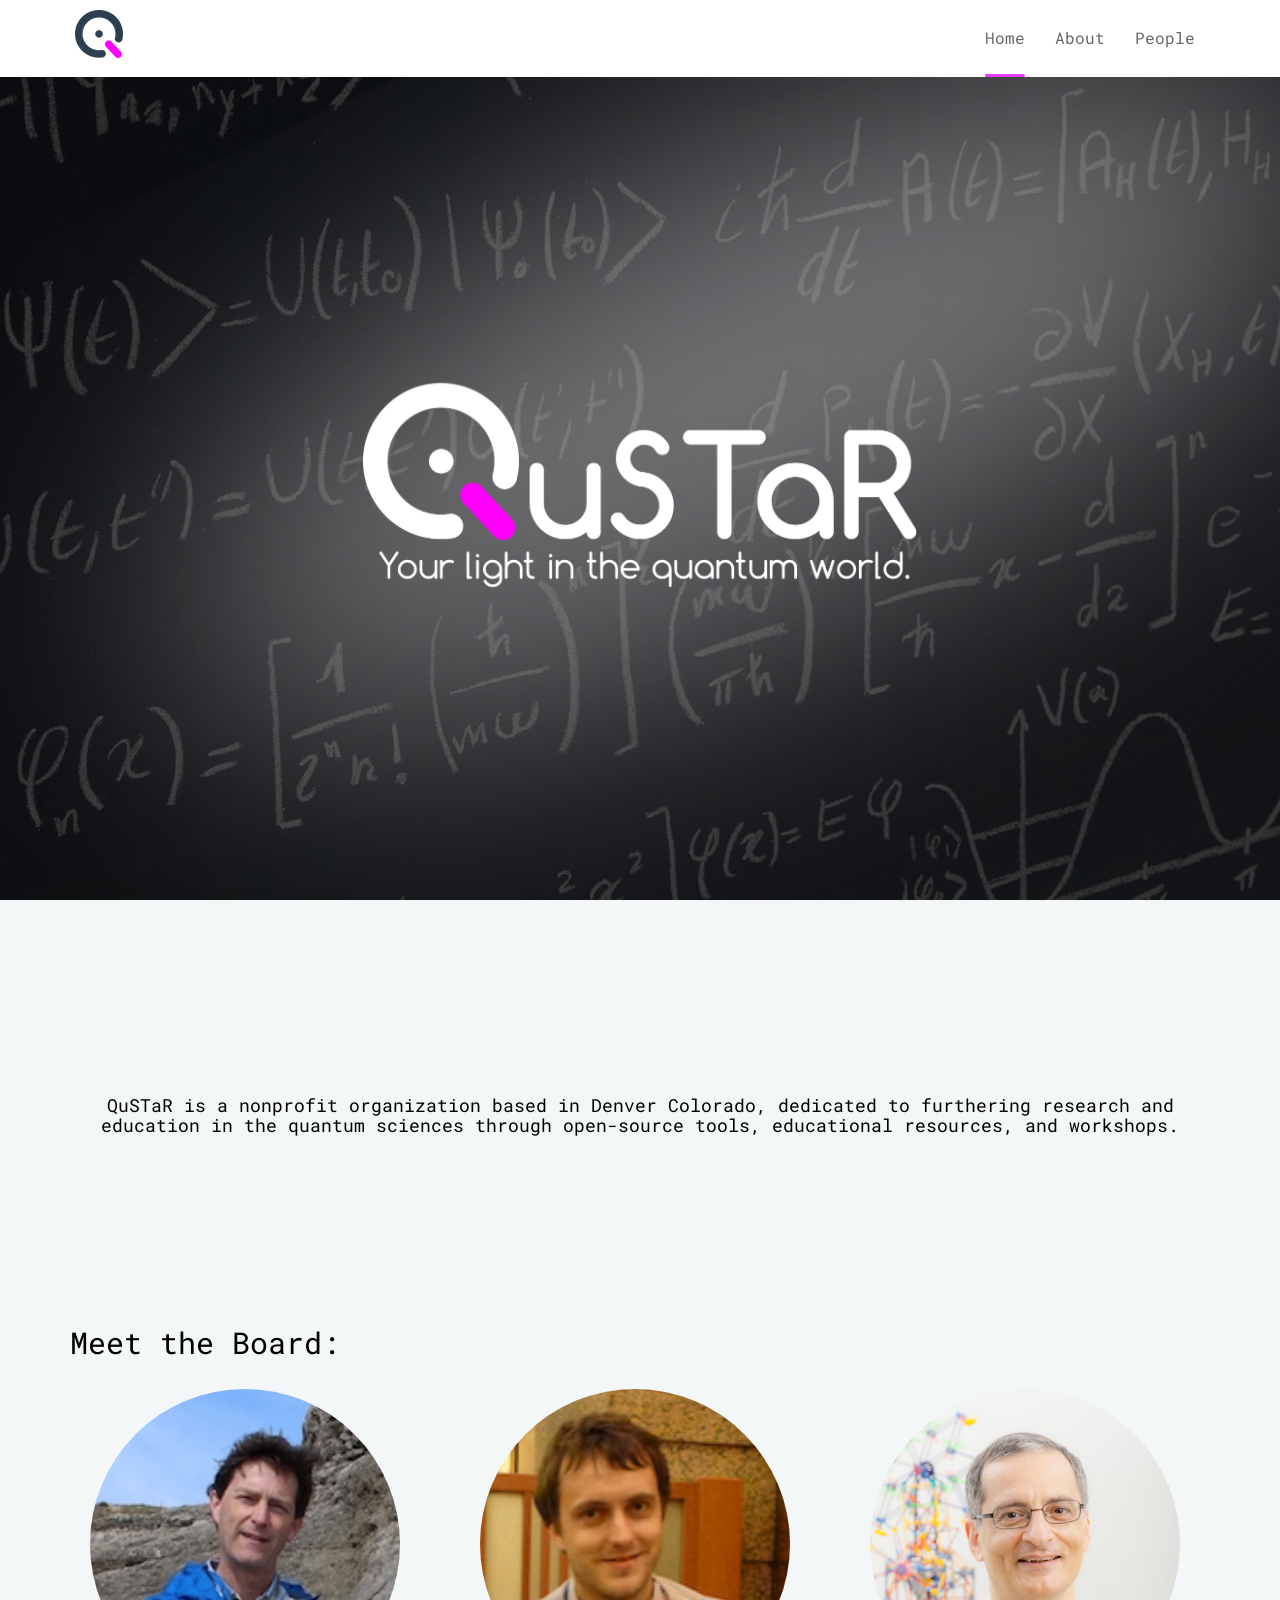
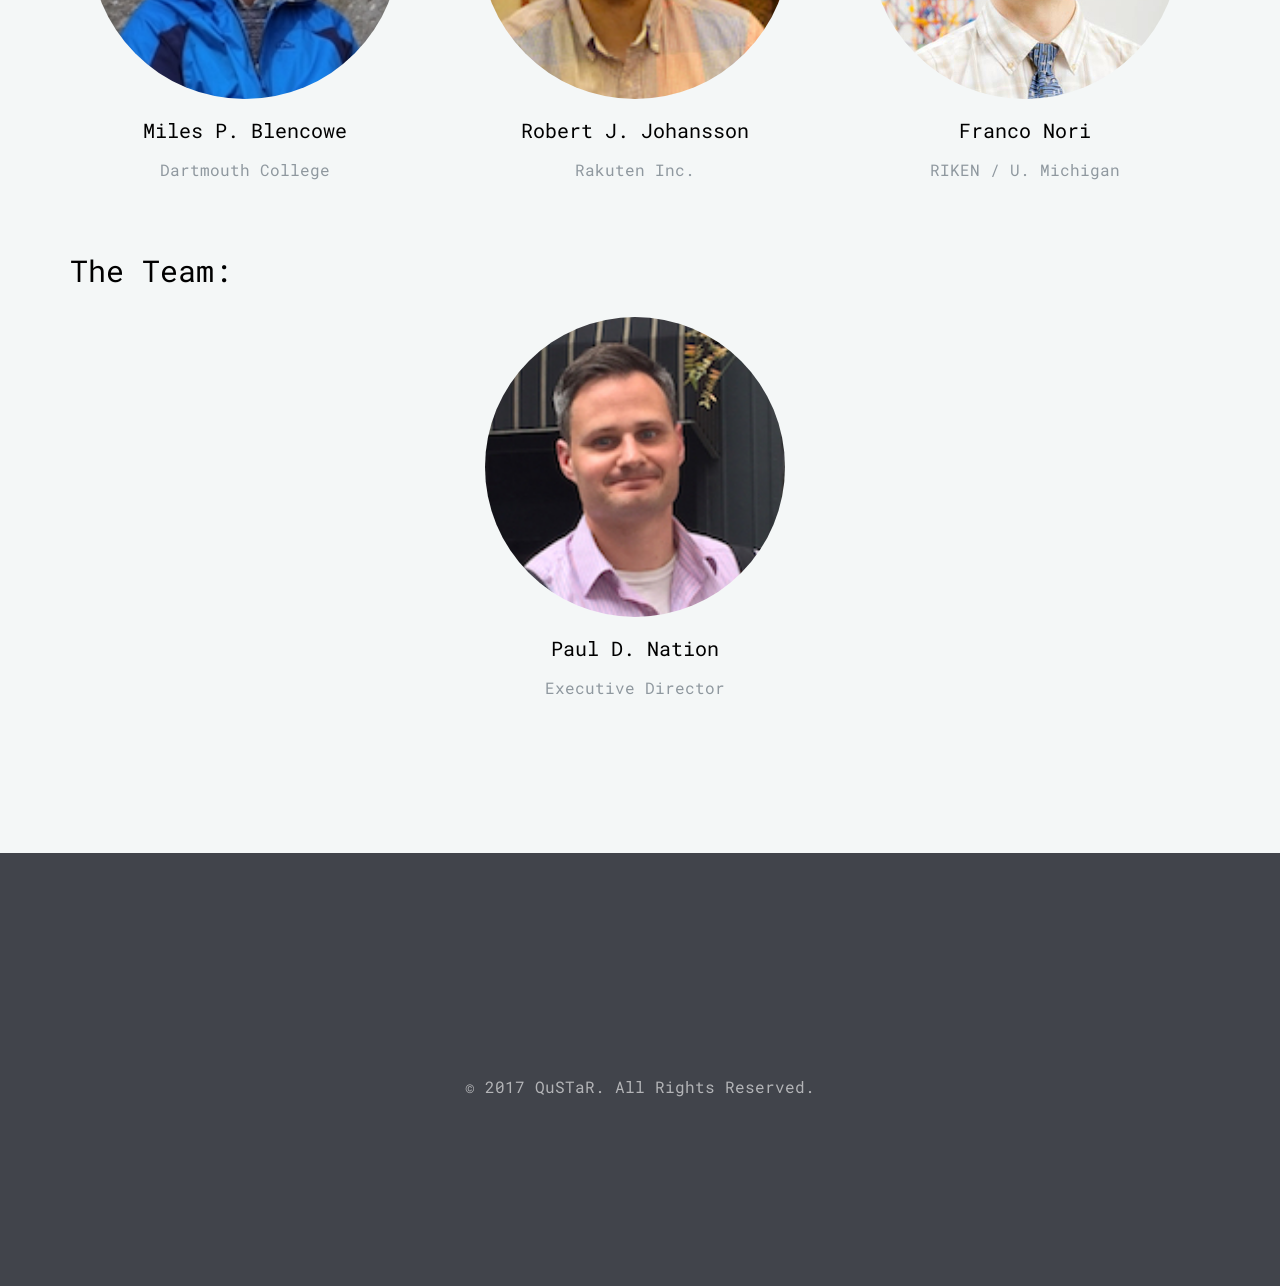
==== commit e4ce00bf: "updates" ====
--- a/index.html
+++ b/index.html
@@ -96,8 +96,8 @@
 			<div class="text-wrap">
 				<div class="text-inner">
 					<div class="row">
-						<div class="col-xs-8 col-xs-offset-2 col-md-6 col-md-offset-3 col-lg-6 col-lg-offset-3 vertical_center">
-							<img class="img-responsive center-block" src="images/QuSTaR.png">
+						<div class="col-xs-8 col-xs-offset-2 col-md-6 col-md-offset-3 col-lg-6 col-lg-offset-3">
+							<img class="img-responsive" src="images/QuSTaR.png">
 							</div>
 						</div>
 					</div>
@@ -108,7 +108,7 @@
 	<section id="fh5co-services" data-section="about">
 			<div class="container">
 				<div class="row">
-					<div class="col-md-10 col-md-offset-1 text-center">
+					<div class="col-md-12 text-center">
                         <h4>QuSTaR is a nonprofit organization based in Denver Colorado, dedicated to furthering research and education in the quantum sciences through open-source tools, educational resources, and workshops. </h4>	
 					</div>
                 </div>
@@ -163,7 +163,7 @@
 						</div>
 						<div class="fh5co-post animate-box">
 							<h3>Paul D. Nation</h3>
-							<p>President</p>
+							<p>Executive Director</p>
 						</div>
 					</div>
 				</div>
@@ -171,6 +171,17 @@
 		</div>
 	</section>
     
+
+	
+
+	<div id="fh5co-footer" role="contentinfo">
+		<div class="container">
+			<div class="row text-center">
+                <p class="copy-right">&copy; 2017 QuSTaR. All Rights Reserved.</p>
+			</div>
+		</div>
+	</div>
+
 	
 	<!-- jQuery -->
 	<script src="js/jquery.min.js"></script>
--- a/css/style.css
+++ b/css/style.css
@@ -1414,11 +1414,6 @@
 
 /*My stuff goes here */
 
-.vertical_center {
-    display: flex;
-    align-items: center;
-}
-
 div.circle-avatar{
 /* make it responsive */
 max-width: 100%;
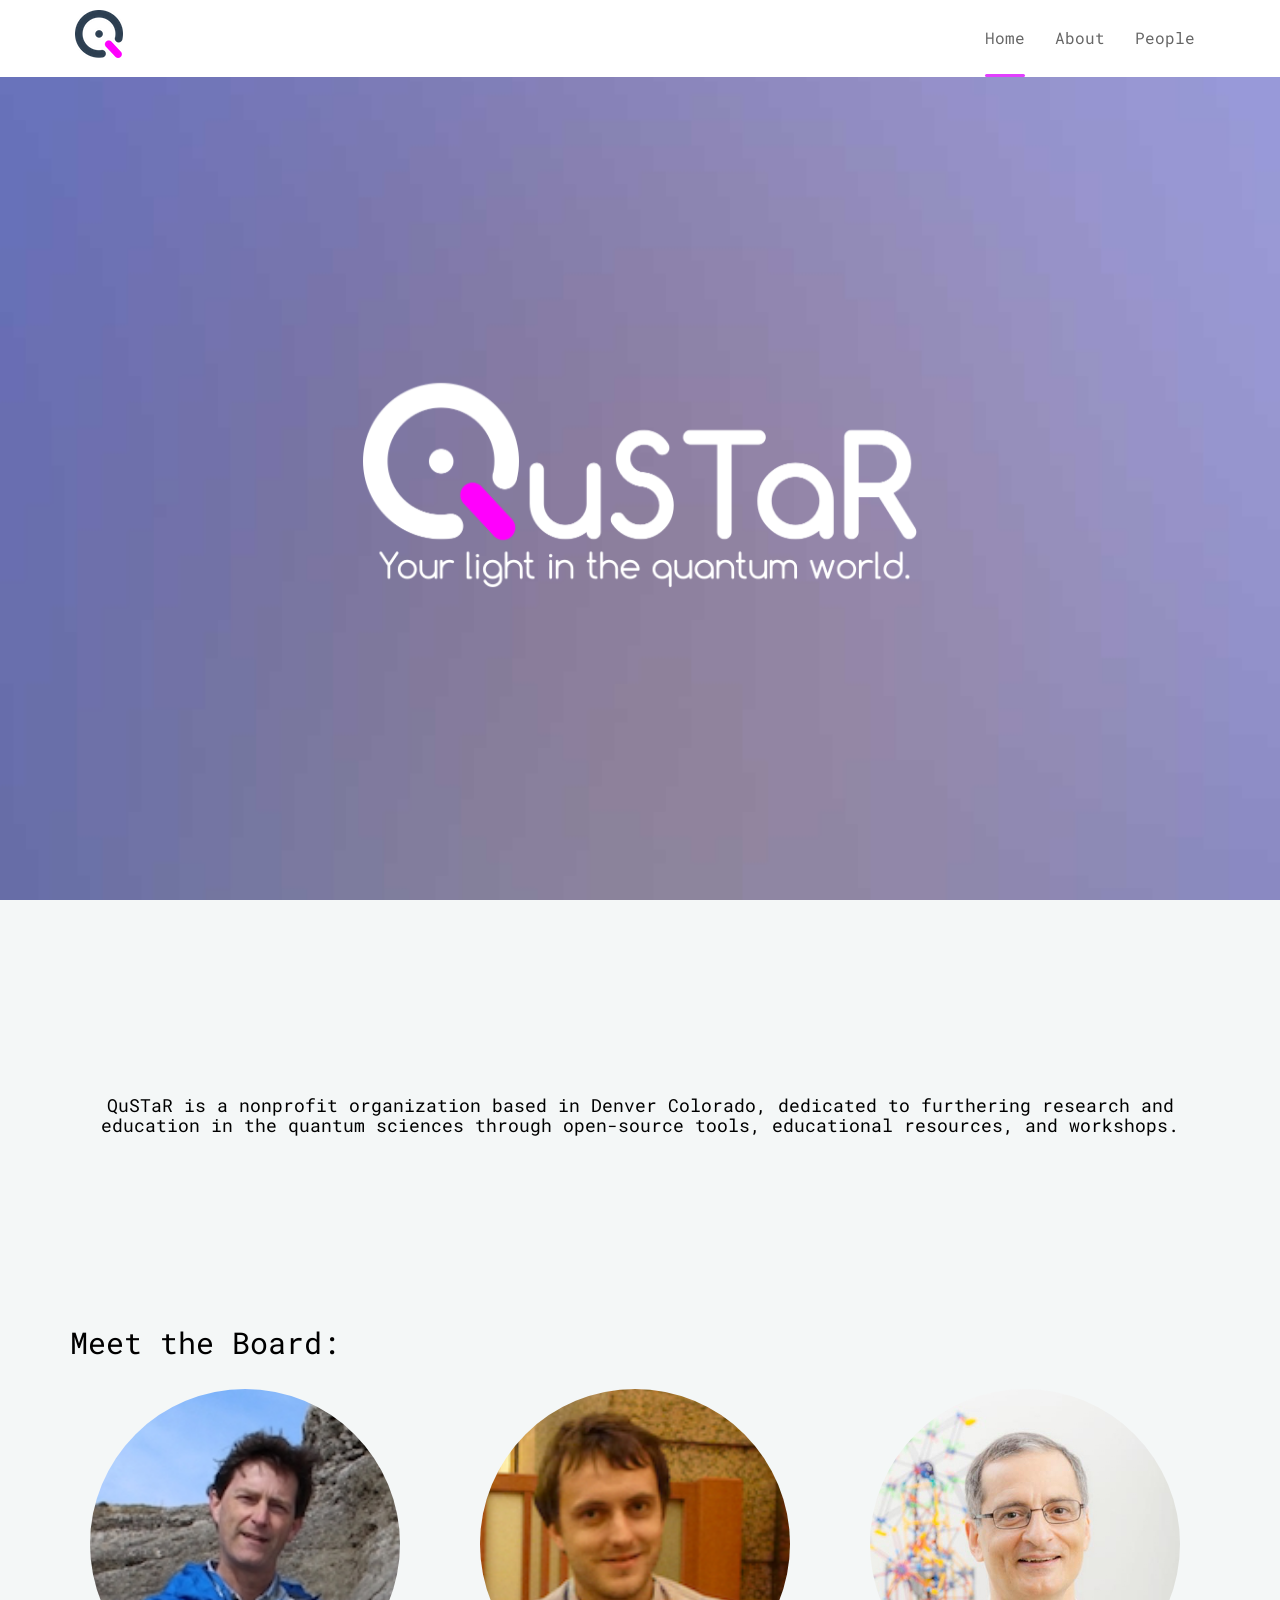
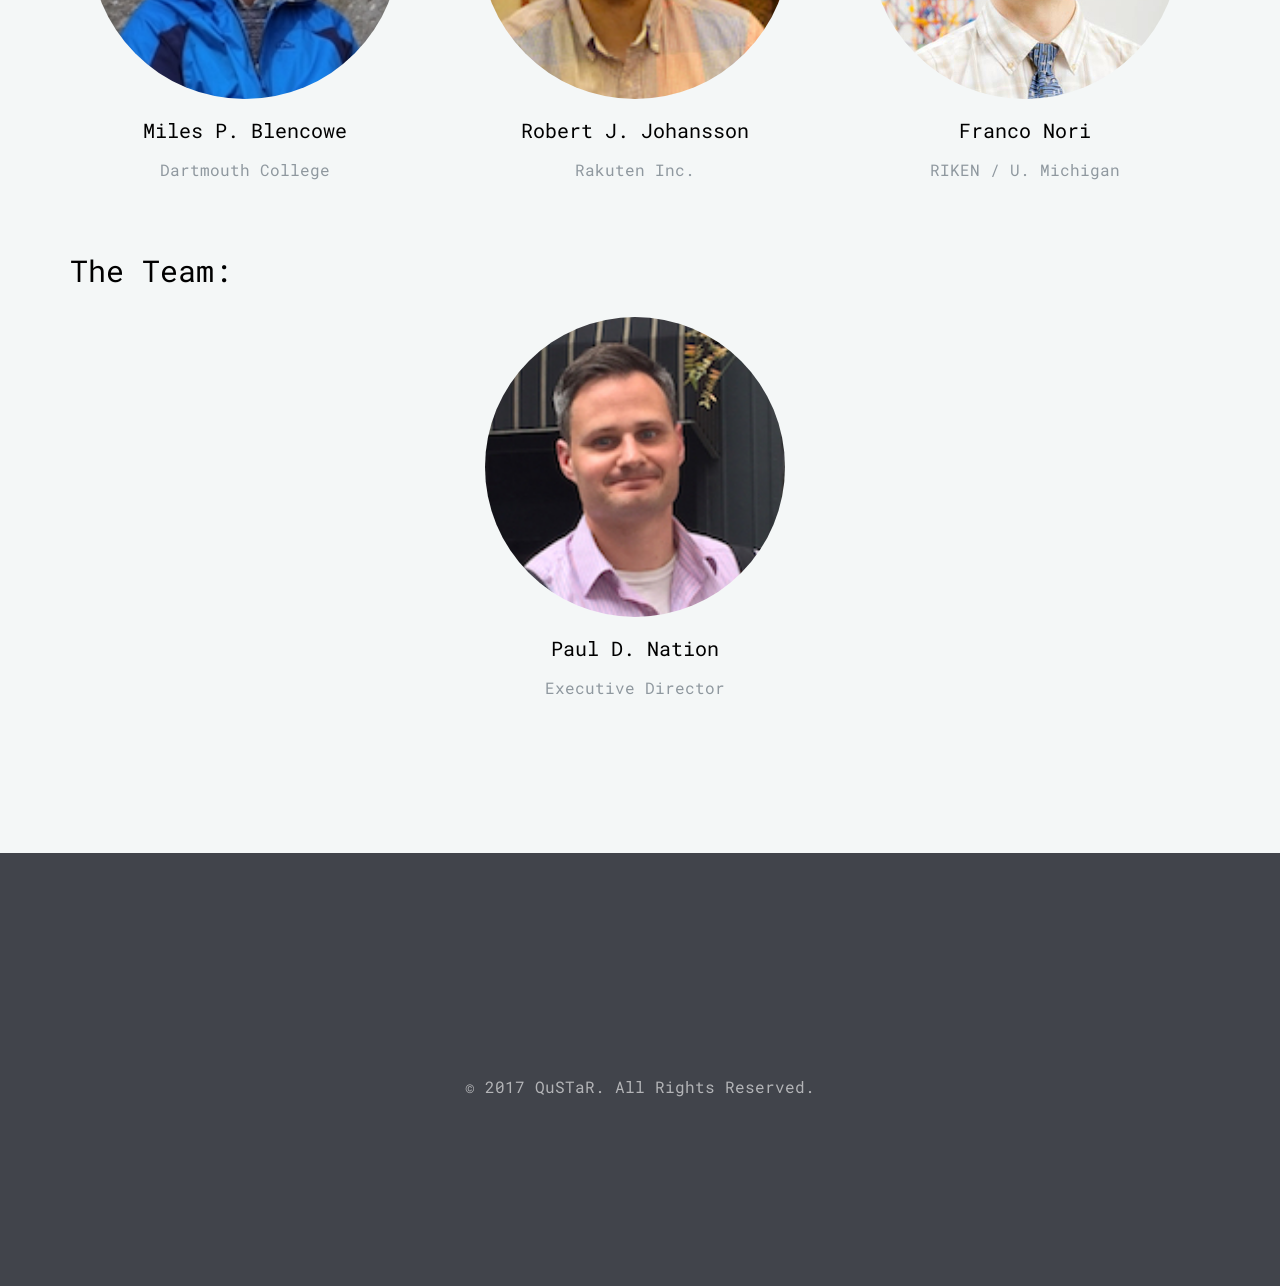
==== commit 61631d59: "test different image size" ====
--- a/index.html
+++ b/index.html
@@ -91,7 +91,7 @@
 	  </div>
 	</header>
 
-	<section id="fh5co-home" data-section="home" style="background-image: url(images/background.jpg);" data-stellar-background-ratio="0.5">
+	<section id="fh5co-home" data-section="home" style="background-image: url(images/user-2.jpg);" data-stellar-background-ratio="0.5">
 		<div class="container">
 			<div class="text-wrap">
 				<div class="text-inner">
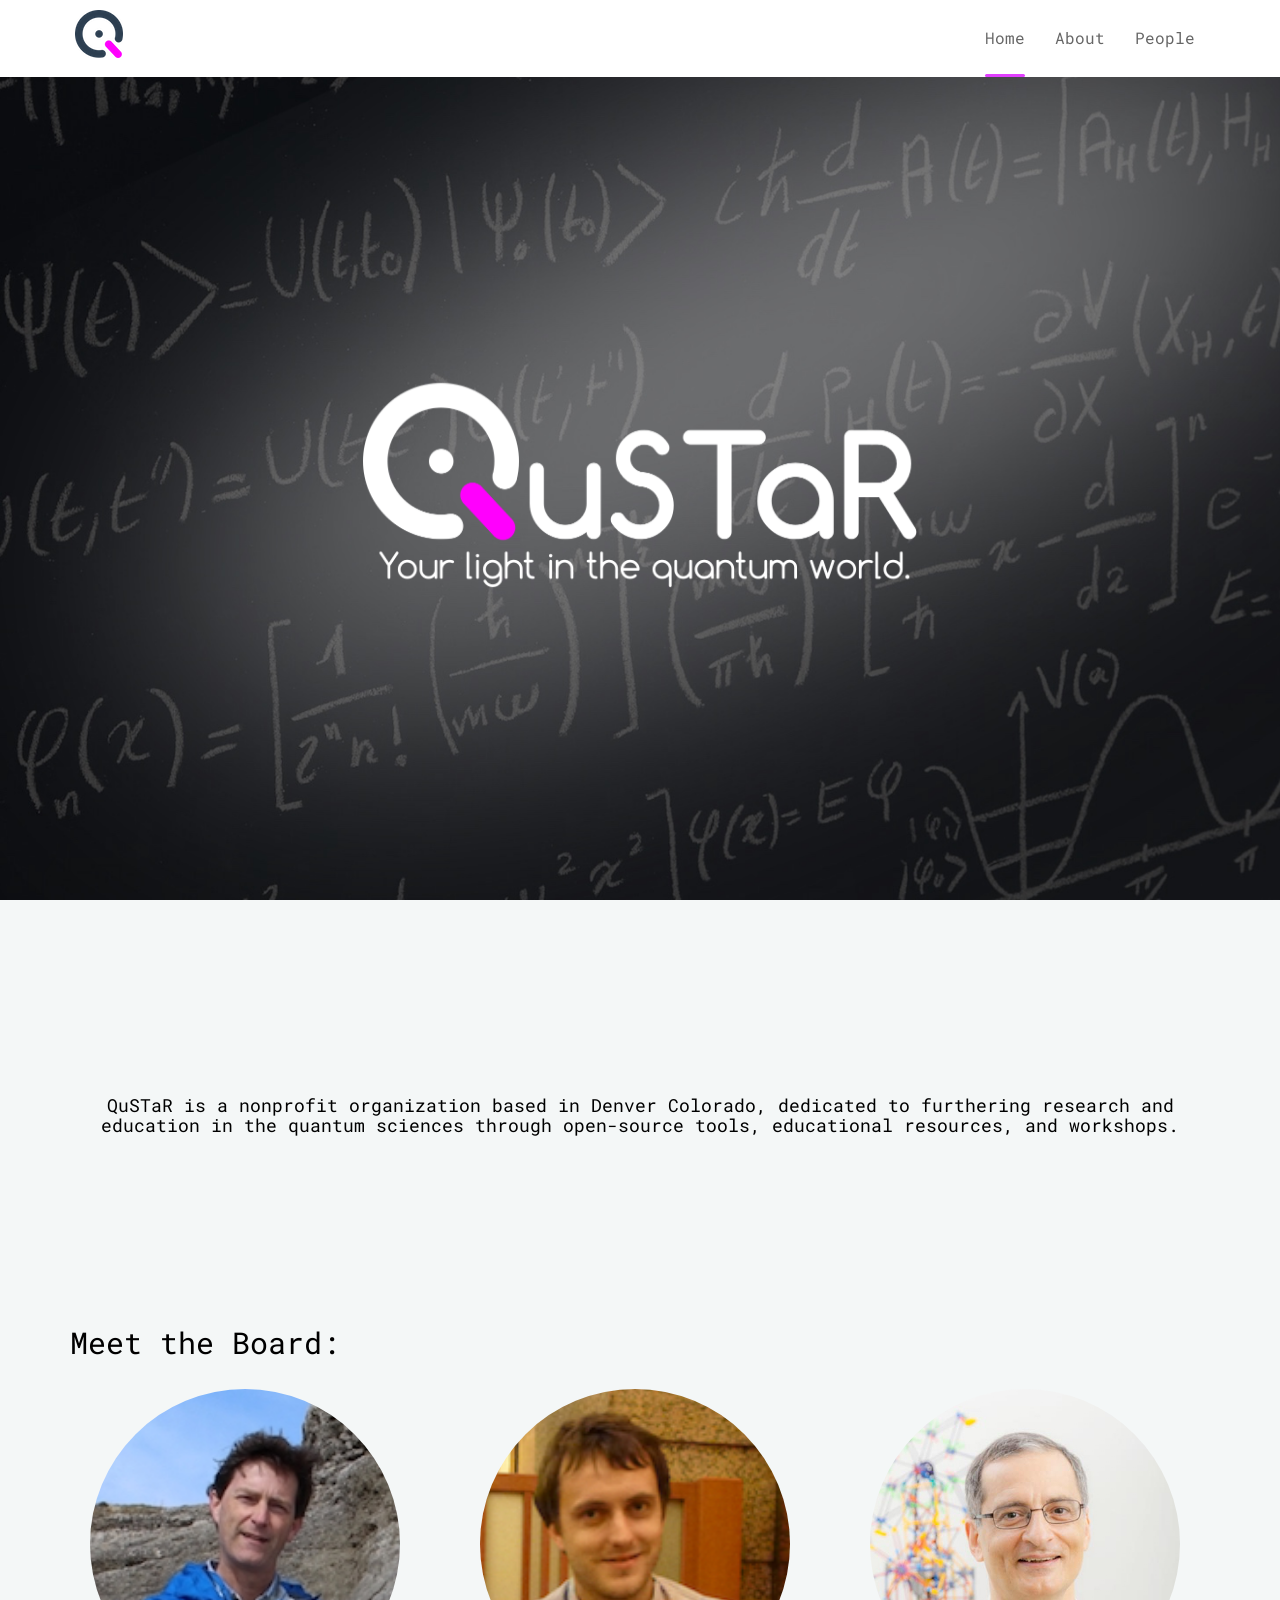
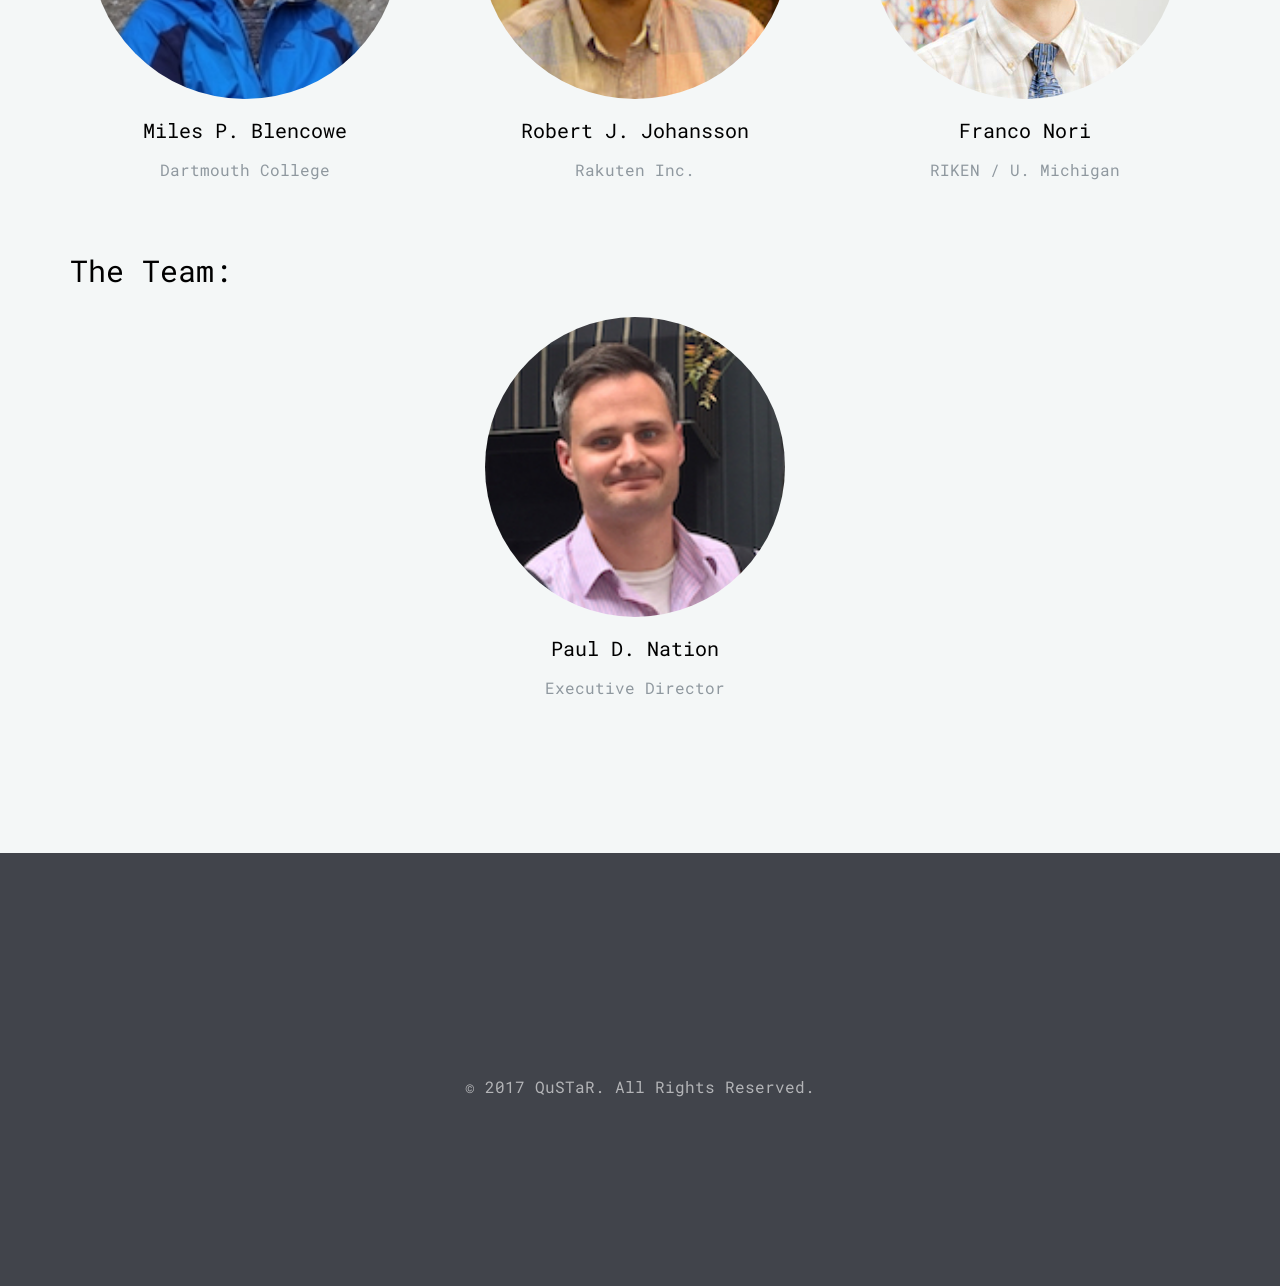
==== commit 9a768f94: "revert" ====
--- a/index.html
+++ b/index.html
@@ -91,7 +91,7 @@
 	  </div>
 	</header>
 
-	<section id="fh5co-home" data-section="home" style="background-image: url(images/user-2.jpg);" data-stellar-background-ratio="0.5">
+	<section id="fh5co-home" data-section="home" style="background-image: url(images/background.jpg);">
 		<div class="container">
 			<div class="text-wrap">
 				<div class="text-inner">
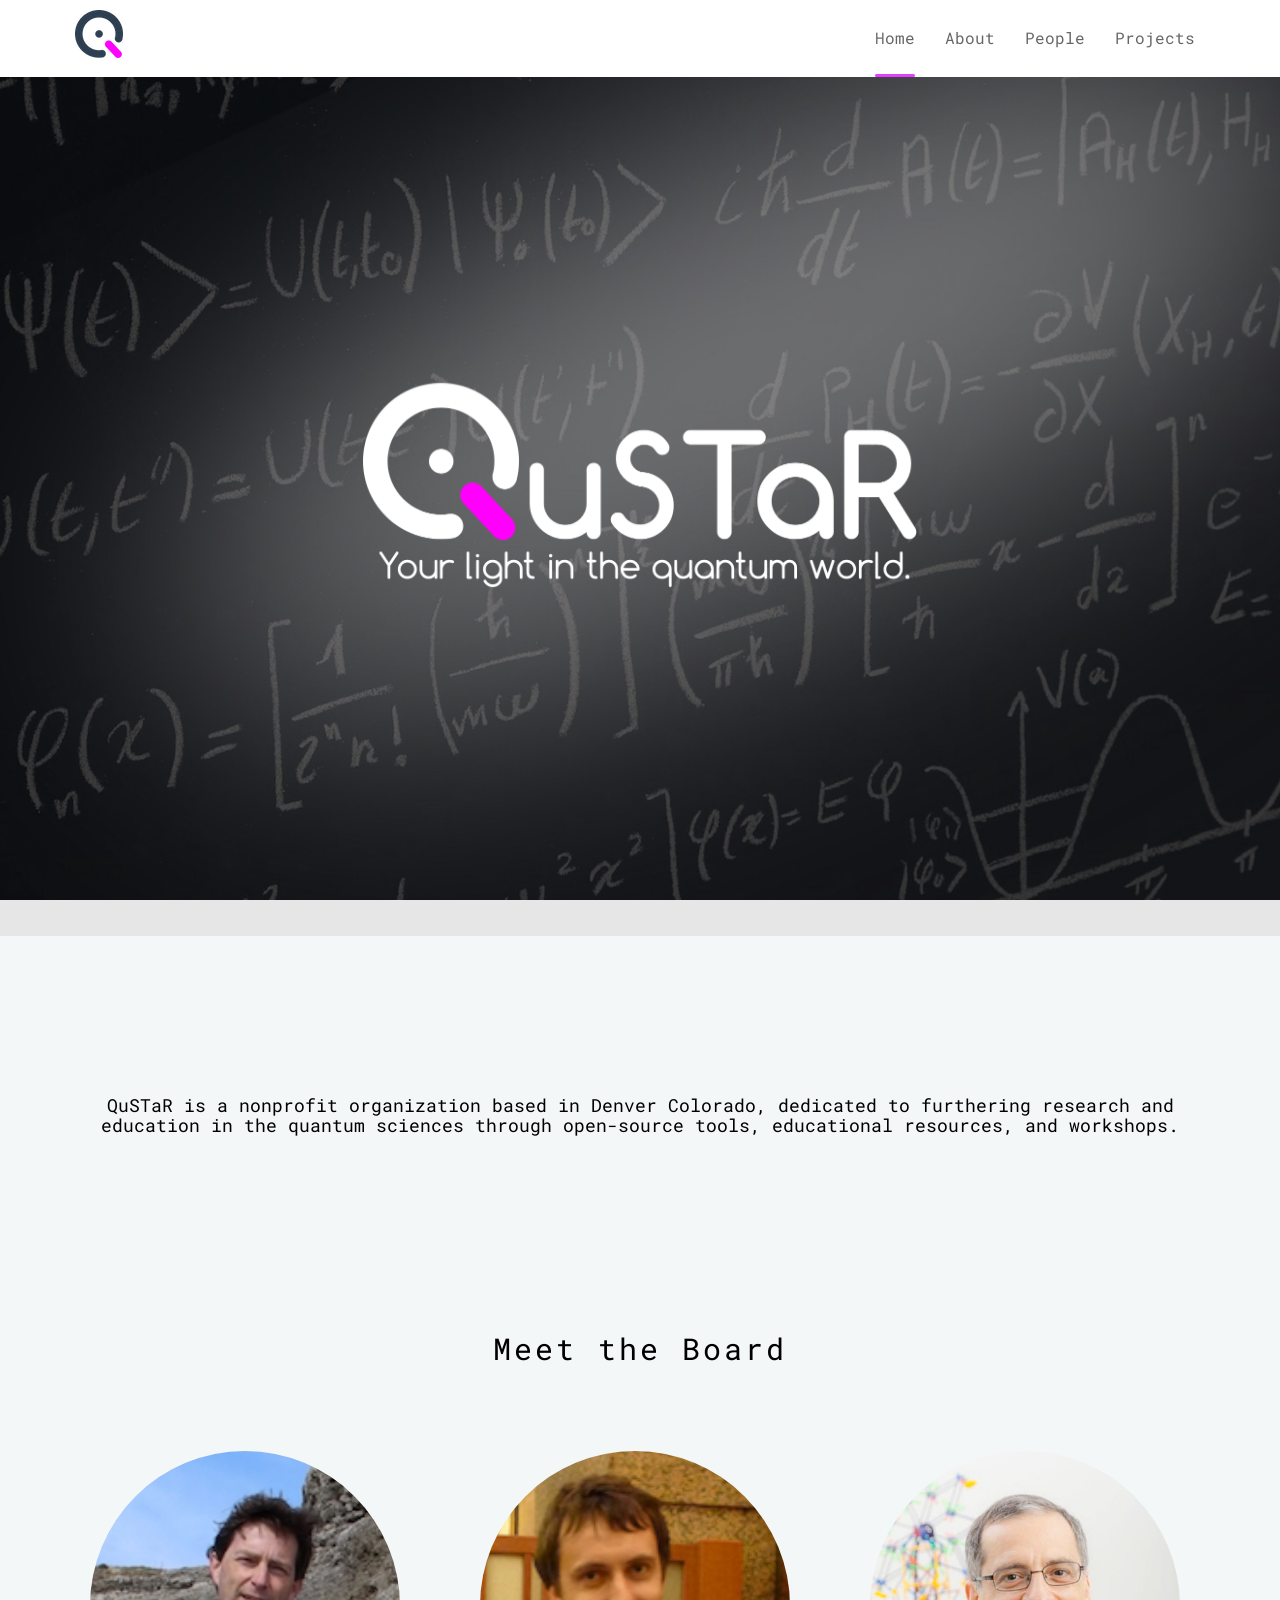
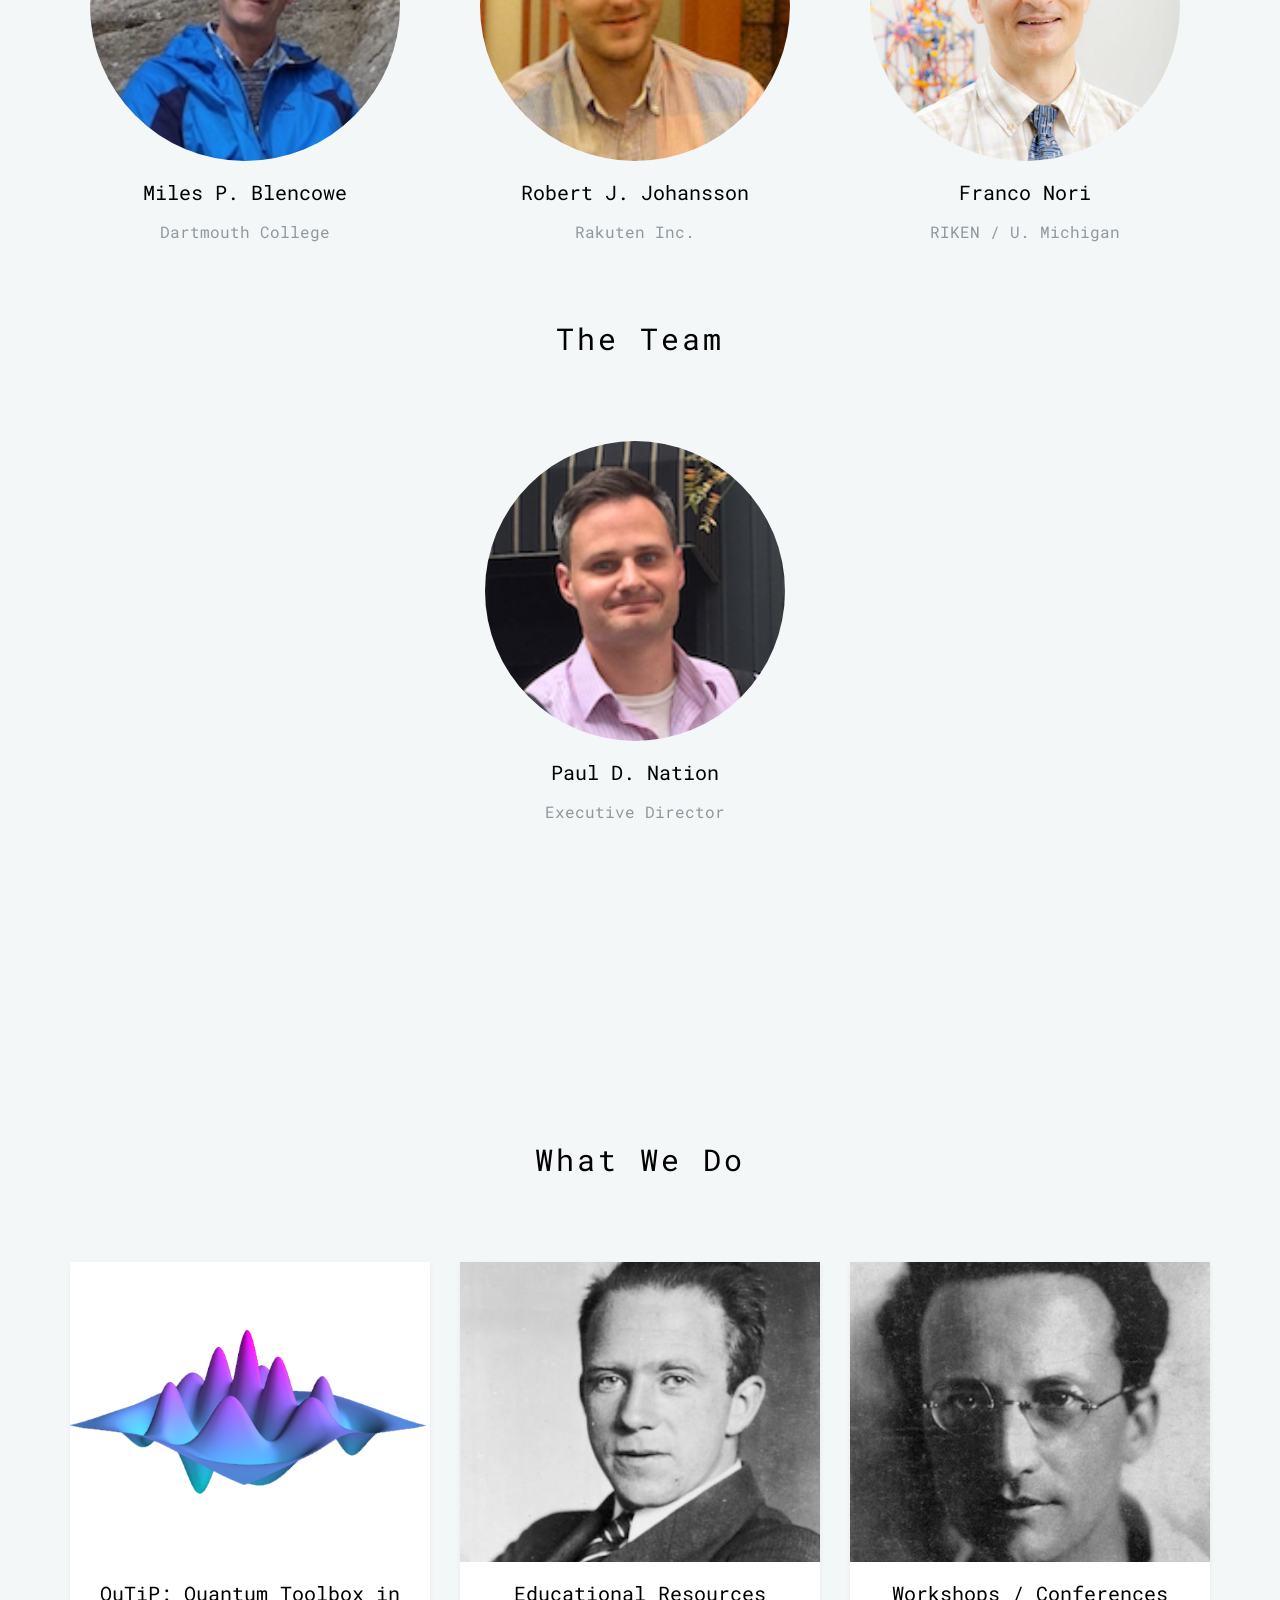
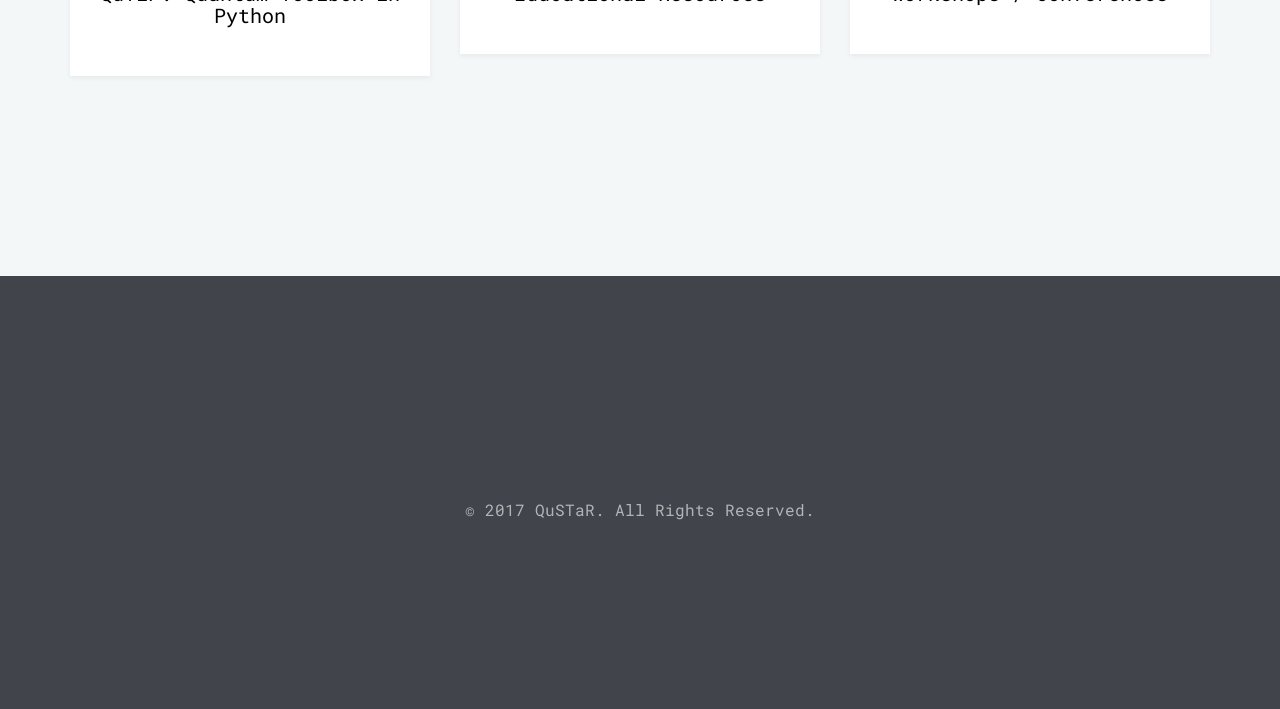
==== commit 36f7a517: "update site" ====
--- a/index.html
+++ b/index.html
@@ -84,6 +84,7 @@
 							<li class="active"><a href="#" data-nav-section="home"><span>Home</span></a></li>
 							<li><a href="#" data-nav-section="about"><span>About</span></a></li>
 							<li><a href="#" data-nav-section="people"><span>People</span></a></li>
+                            <li><a href="#" data-nav-section="projects"><span>Projects</span></a></li>
 						</ul>
 					</div>
 				</nav>
@@ -91,7 +92,7 @@
 	  </div>
 	</header>
 
-	<section id="fh5co-home" data-section="home" style="background-image: url(images/background.jpg);">
+	<section id="fh5co-home" data-section="home" style="background-image: url(images/background.jpg);background-repeat: no-repeat;">
 		<div class="container">
 			<div class="text-wrap">
 				<div class="text-inner">
@@ -109,7 +110,7 @@
 			<div class="container">
 				<div class="row">
 					<div class="col-md-12 text-center">
-                        <h4>QuSTaR is a nonprofit organization based in Denver Colorado, dedicated to furthering research and education in the quantum sciences through open-source tools, educational resources, and workshops. </h4>	
+                        <h4>QuSTaR is a nonprofit organization based in Denver Colorado, dedicated to furthering research and education in the quantum sciences through open-source tools, educational resources, and workshops.</h4>	
 					</div>
                 </div>
 			</div>    	
@@ -119,7 +120,11 @@
 	<section id="fh5co-services" data-section="people">
 		<div class="fh5co-services">
             <div class="container">
-                <h2>Meet the Board:</h2>
+            	<div class="row">
+            		<div class="col-md-12 section-heading text-center">
+            			<h2 class="animate-box">Meet the Board</h2>
+            		</div>
+            	</div>
 				<div class="row">
                     <div class="col-sm-4 col-sm-offset-0 col-xs-8 col-xs-offset-2 text-center">
 						<div class="box-services">
@@ -155,7 +160,11 @@
 						</div>
 					</div>
                 </div>
-                <h2>The Team:</h2>
+            	<div class="row">
+            		<div class="col-md-12 section-heading text-center">
+            			<h2 class="animate-box">The Team</h2>
+            		</div>
+            	</div>
                 <div class="col-sm-4 col-sm-offset-4 col-xs-8 col-xs-offset-2 text-center">
 					<div class="box-services">
 						<div class="icon animate-box">
@@ -172,6 +181,61 @@
 	</section>
     
 
+<section id="fh5co-explore" data-section="projects">
+<div class="fh5co-project">
+	<div class="container">
+        	<div class="row">
+        		<div class="col-md-12 section-heading text-center">
+        			<h2 class="animate-box">What We Do</h2>
+        		</div>
+        	</div>
+        <div class="row">
+			<div class="col-md-4">
+				<div class="fh5co-portfolio animate-box">
+					<a href="http://qutip.org">
+						<div class="portfolio-entry" style="background-image: url(images/qutip.png);background-size: 100%;">
+							<div class="desc">
+								<p>The most widely used quantum optical simulation software on the planet.  Open-source, liberally licensed, and ready to tackle your next big idea.</p>
+							</div>
+						</div>
+						<div class="portfolio-text text-center">
+							<h3>QuTiP: Quantum Toolbox in Python</h3>
+						</div> 
+					</a>
+				</div>
+			</div>
+			<div class="col-md-4">
+				<div class="fh5co-portfolio animate-box">
+					<a>
+						<div class="portfolio-entry" style="background-image: url(images/heisenberg.jpg);background-size: 100%;">
+							<div class="desc">
+								<p>Coming Soon.</p>
+							</div>
+						</div>
+						<div class="portfolio-text text-center">
+							<h3>Educational Resources</h3>
+						</div> 
+					</a>
+				</div>
+			</div>
+			<div class="col-md-4">
+				<div class="fh5co-portfolio animate-box">
+					<a>
+						<div class="portfolio-entry" style="background-image: url(images/schrodinger.jpg);background-size: 100%;">
+							<div class="desc">
+								<p>Coming Soon.</p>
+							</div>
+						</div>
+						<div class="portfolio-text text-center">
+							<h3>Workshops / Conferences</h3>
+						</div> 
+					</a>
+				</div>
+			</div>
+		</div>
+	</div>	
+</section>
+    
 	
 
 	<div id="fh5co-footer" role="contentinfo">
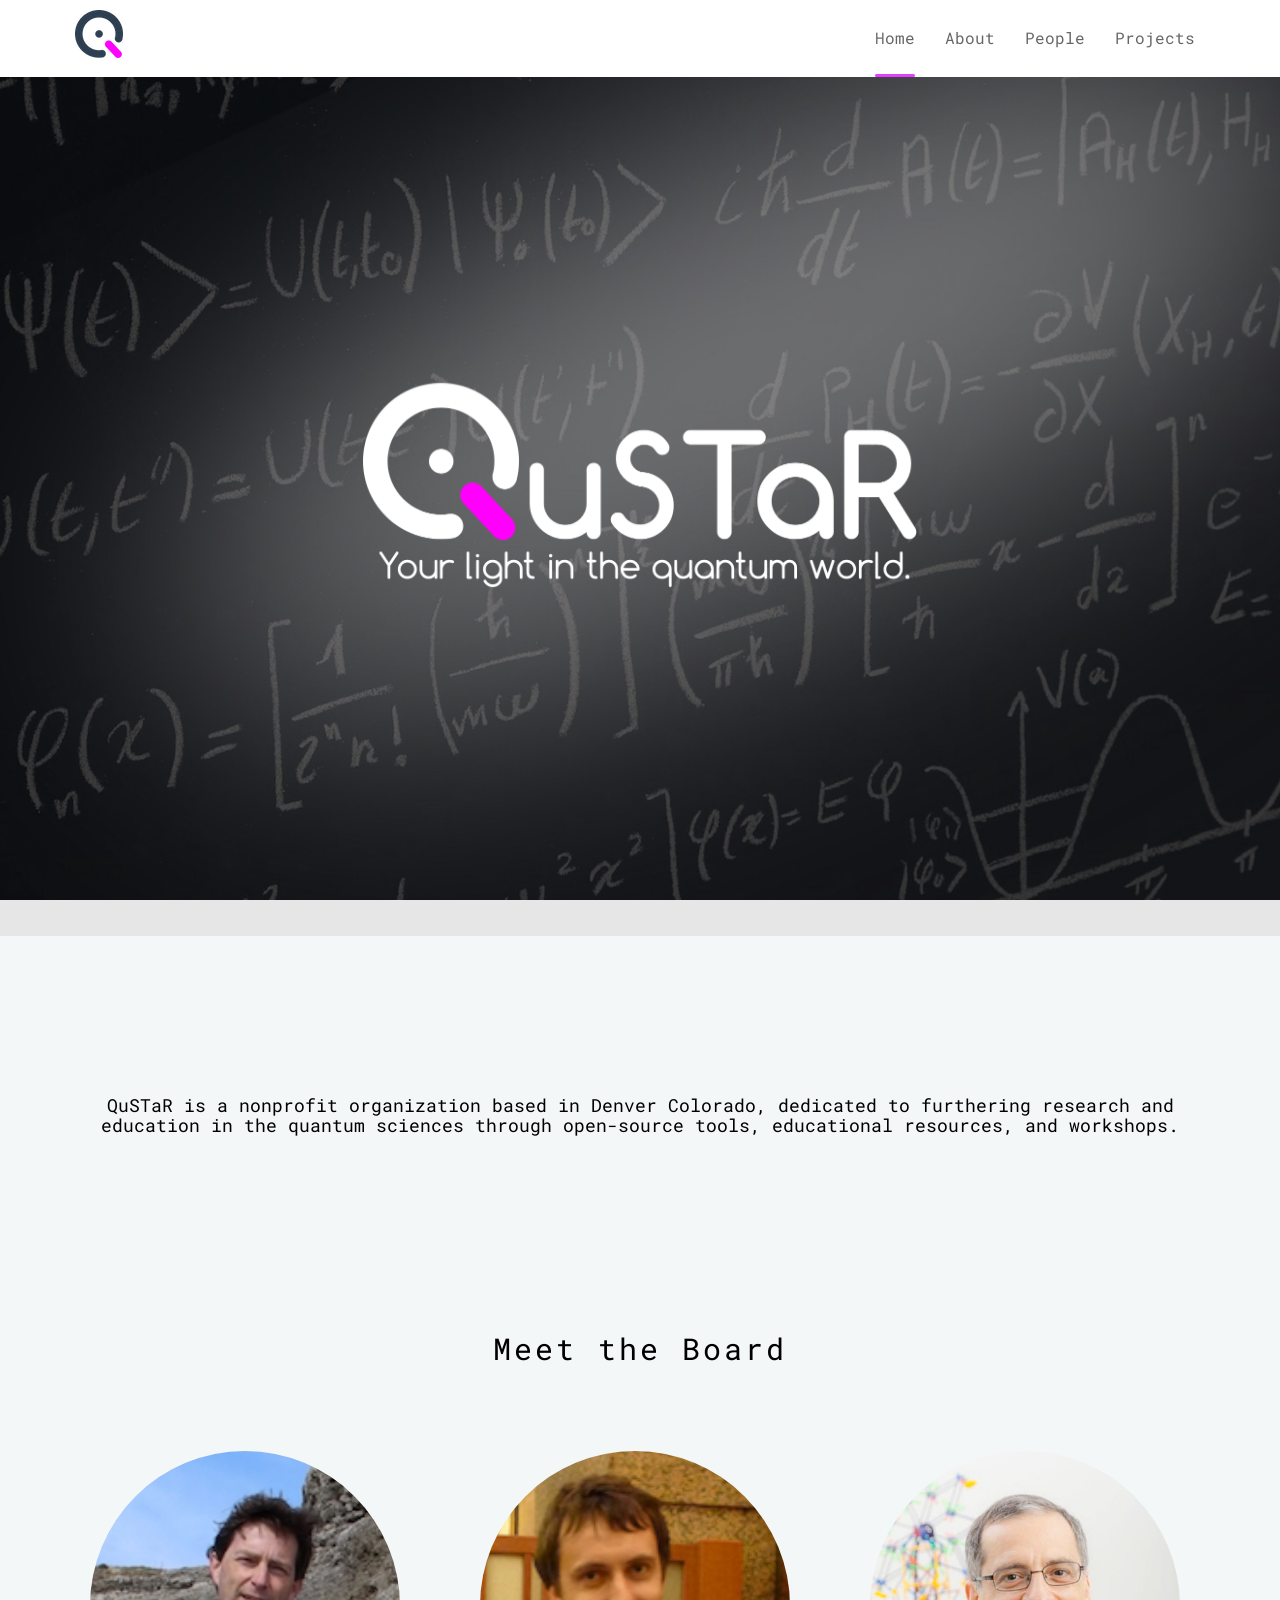
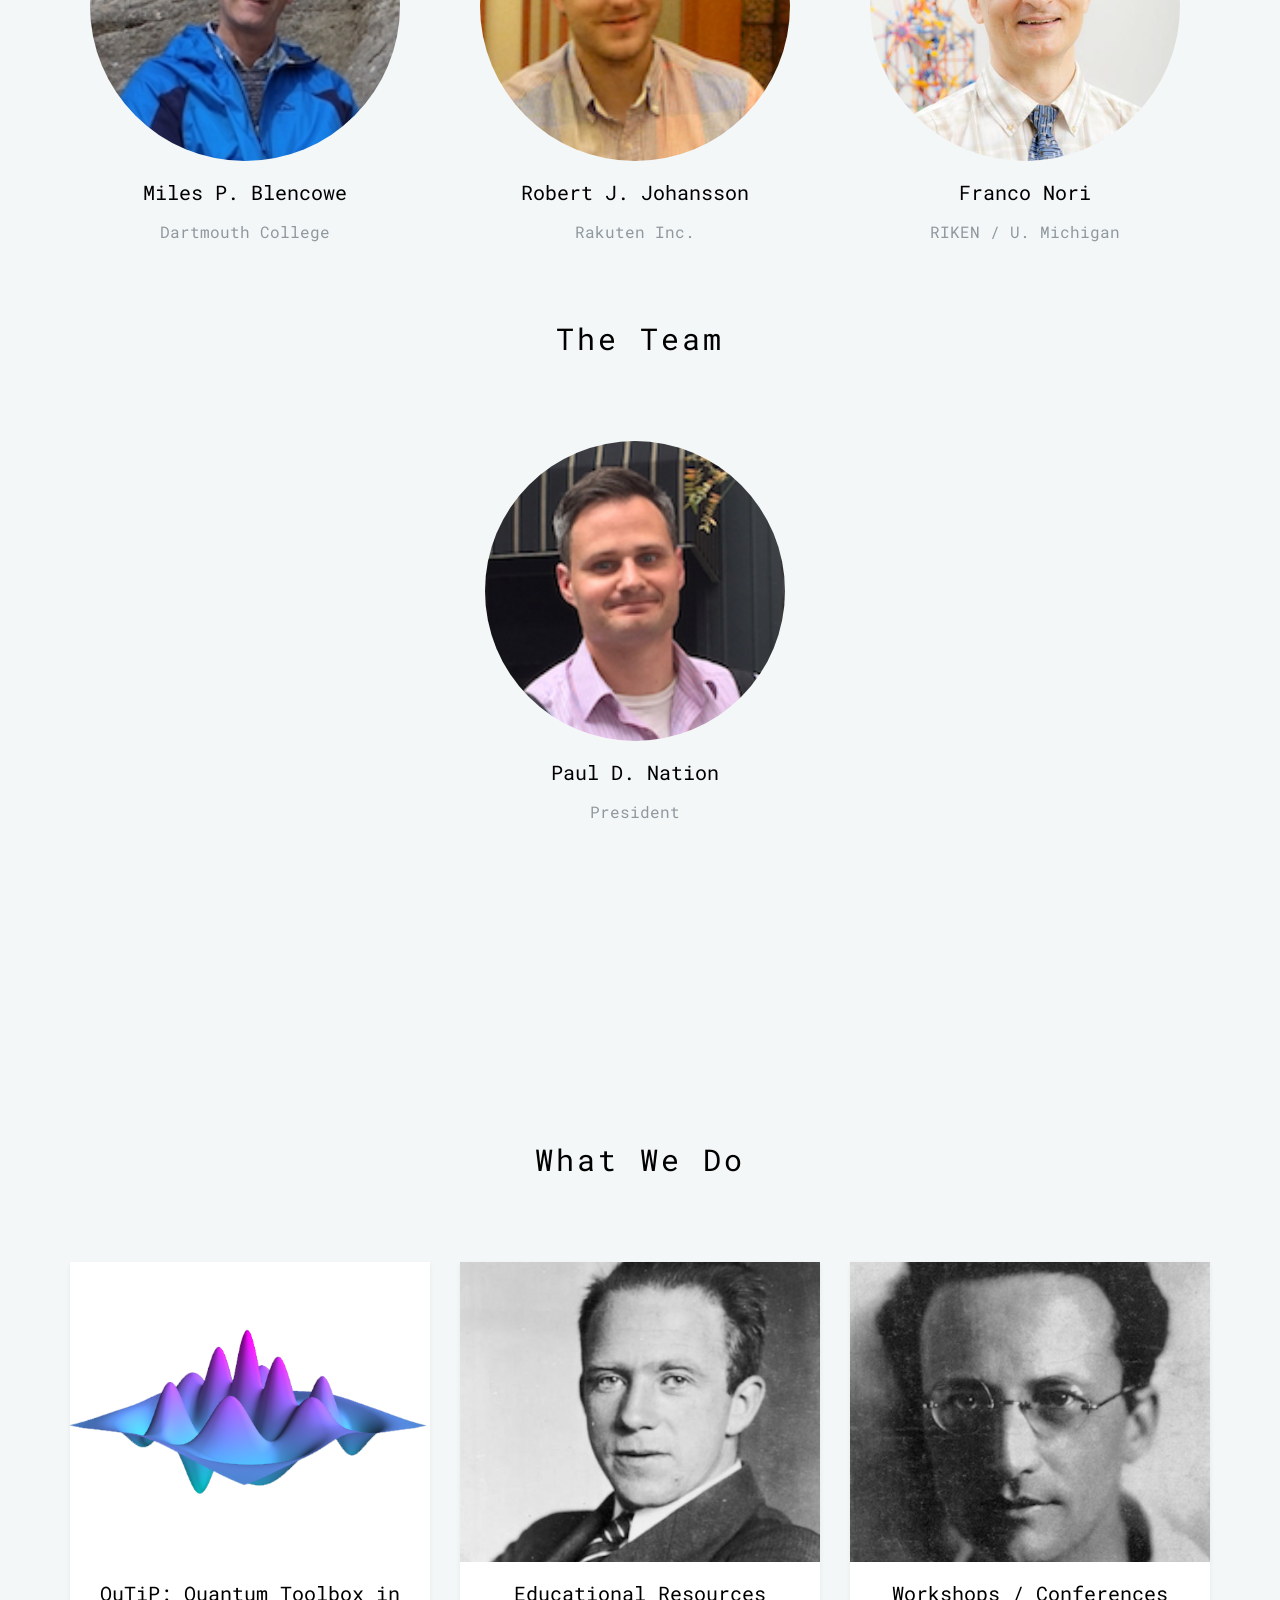
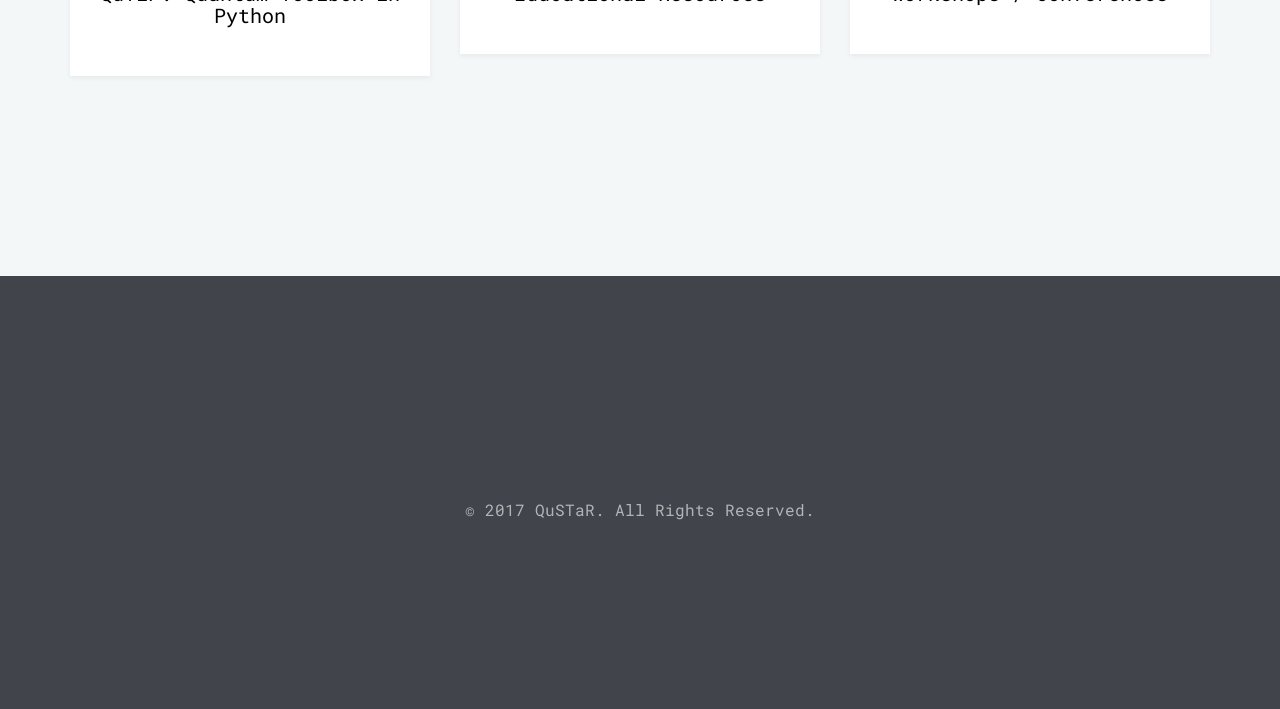
==== commit 09f7ae91: "minor update" ====
--- a/index.html
+++ b/index.html
@@ -172,7 +172,7 @@
 						</div>
 						<div class="fh5co-post animate-box">
 							<h3>Paul D. Nation</h3>
-							<p>Executive Director</p>
+							<p>President</p>
 						</div>
 					</div>
 				</div>
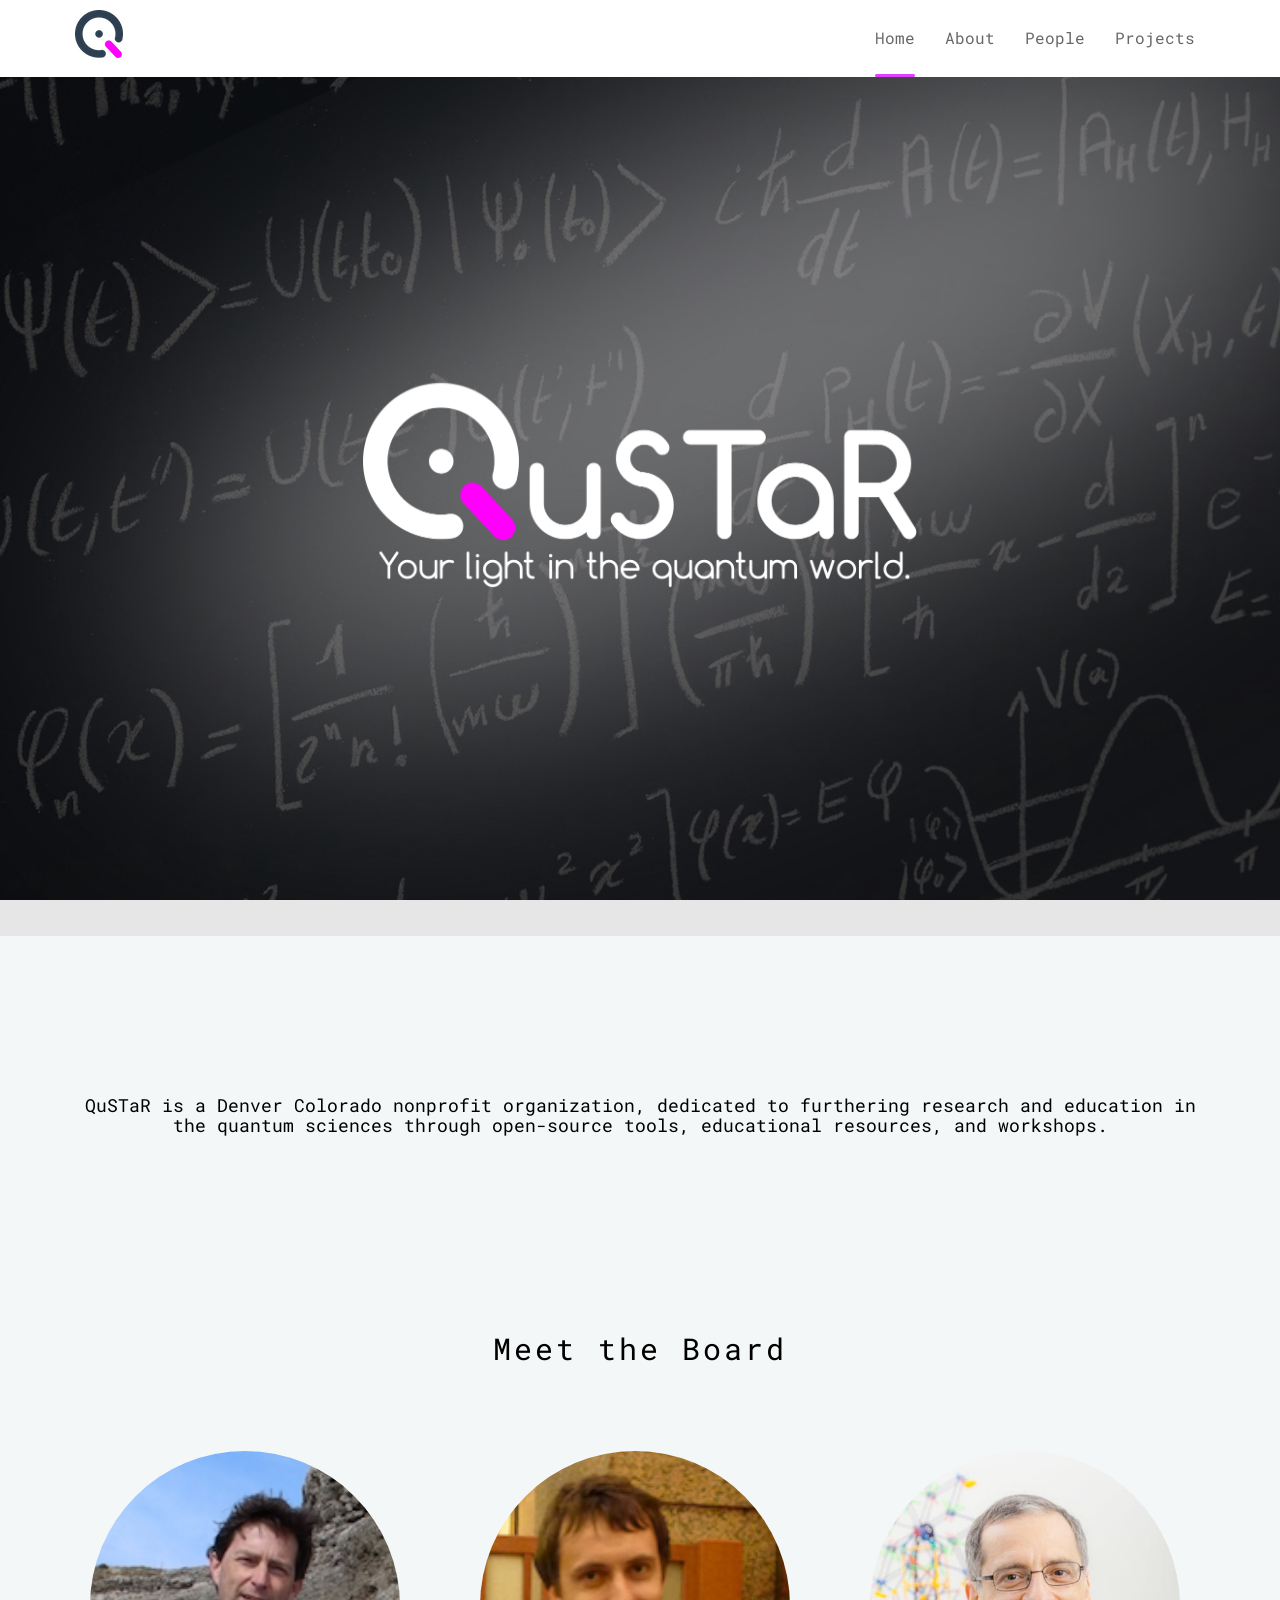
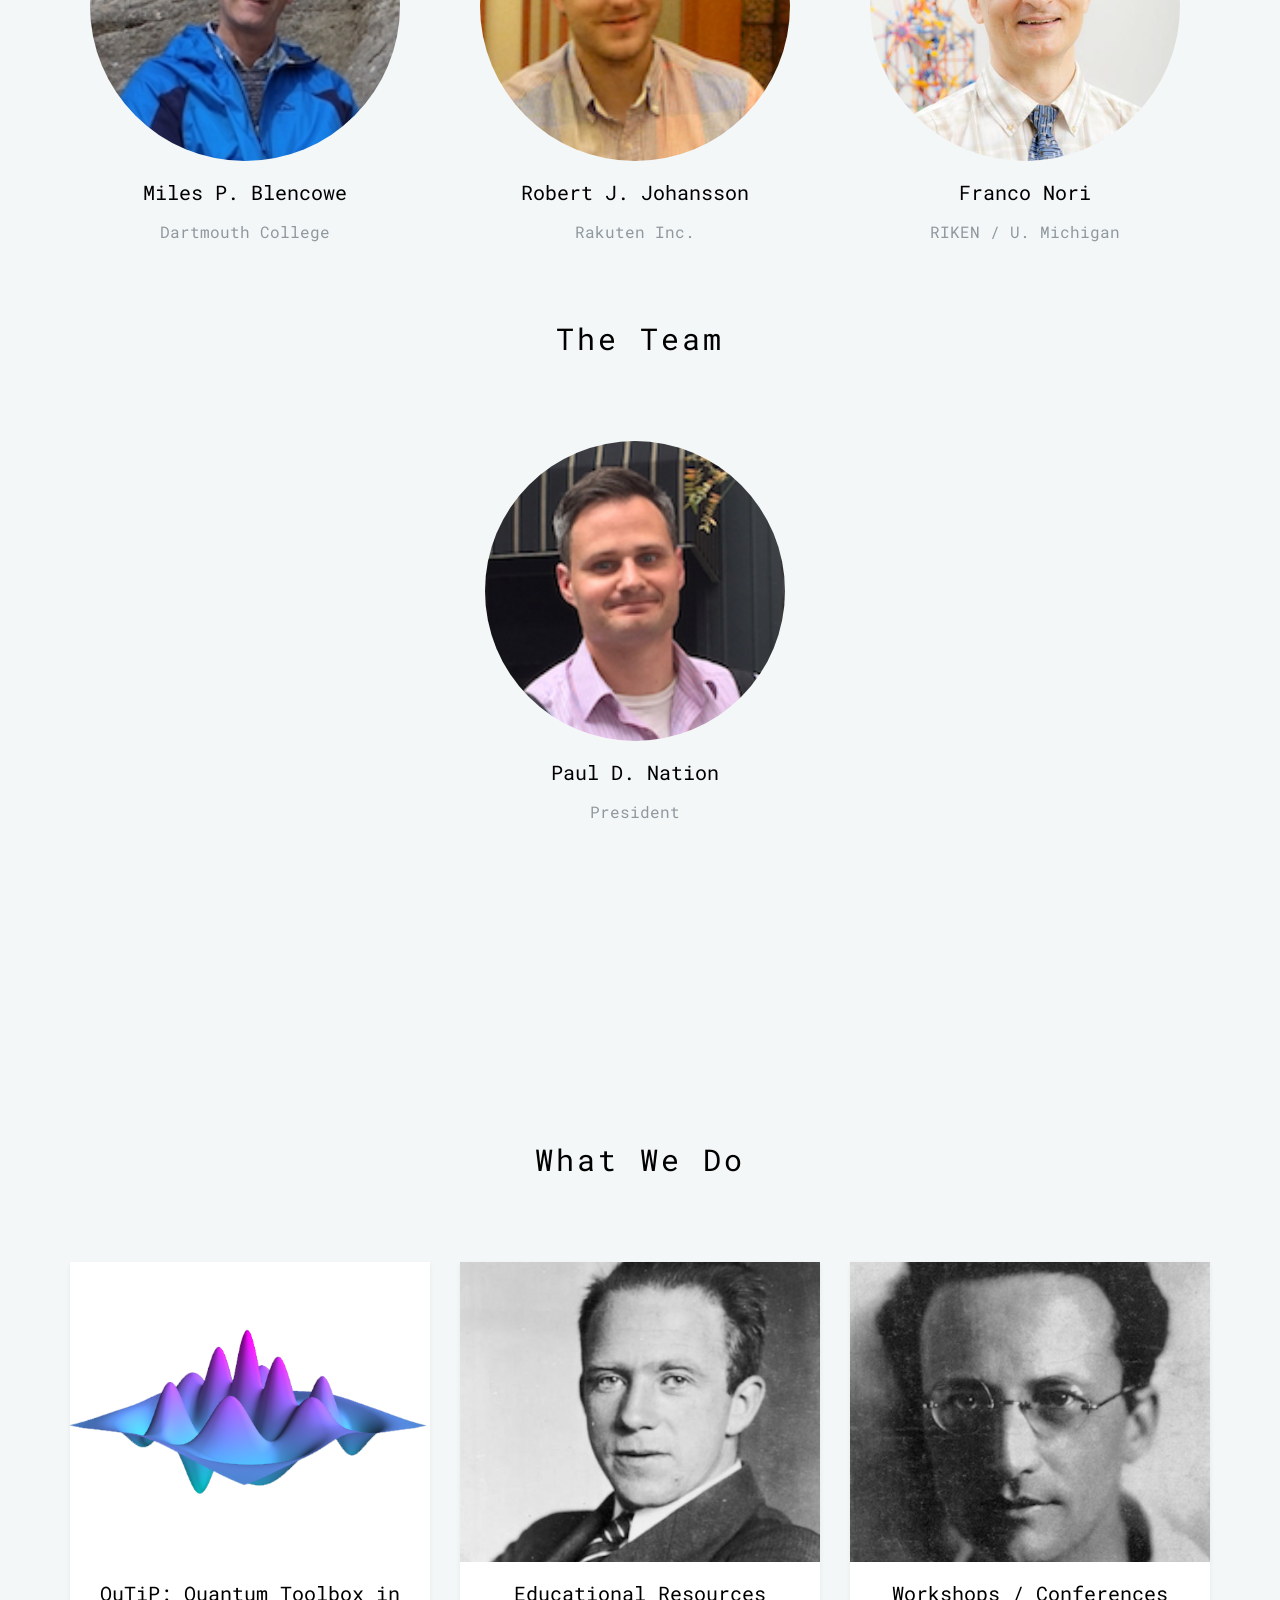
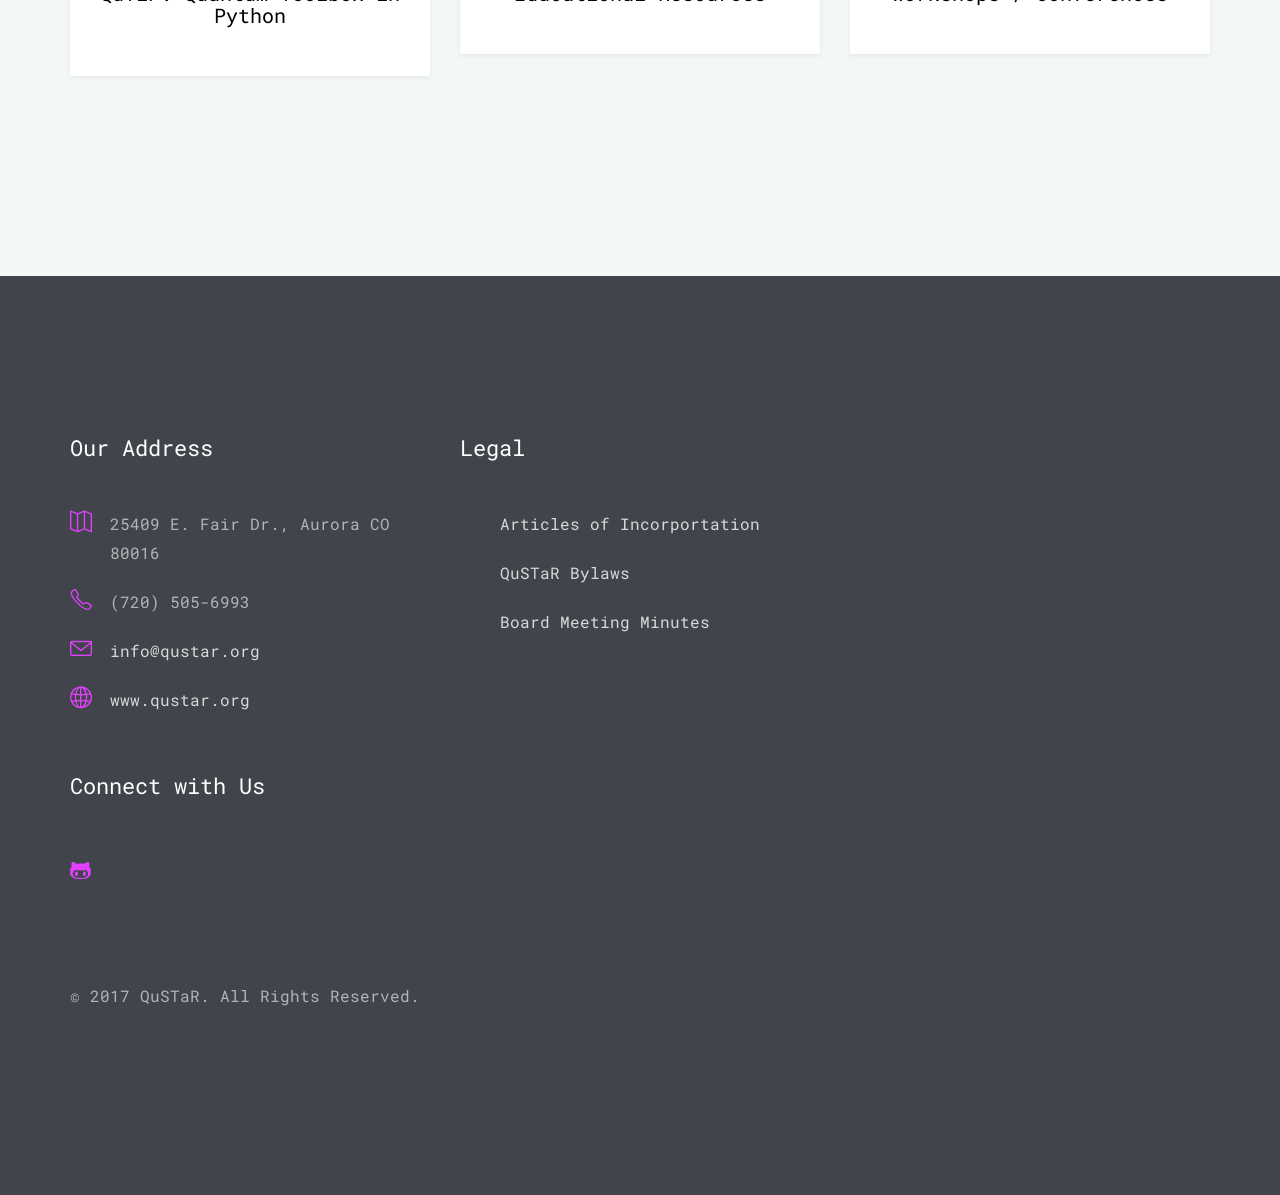
==== commit 891dd661: "Added legal info" ====
--- a/index.html
+++ b/index.html
@@ -110,7 +110,7 @@
 			<div class="container">
 				<div class="row">
 					<div class="col-md-12 text-center">
-                        <h4>QuSTaR is a nonprofit organization based in Denver Colorado, dedicated to furthering research and education in the quantum sciences through open-source tools, educational resources, and workshops.</h4>	
+                        <h4>QuSTaR is a Denver Colorado nonprofit organization, dedicated to furthering research and education in the quantum sciences through open-source tools, educational resources, and workshops.</h4>	
 					</div>
                 </div>
 			</div>    	
@@ -240,8 +240,35 @@
 
 	<div id="fh5co-footer" role="contentinfo">
 		<div class="container">
-			<div class="row text-center">
-                <p class="copy-right">&copy; 2017 QuSTaR. All Rights Reserved.</p>
+			<div class="row">
+
+				<div class="col-md-4 animate-box">
+					<h3 class="section-title">Our Address</h3>
+					<ul class="contact-info">
+						<li><i class="icon-map"></i>25409 E. Fair Dr., Aurora CO 80016</li>
+						<li><i class="icon-phone"></i>(720) 505-6993</li>
+						<li><i class="icon-envelope"></i><a href="mailto:info@qustar.org">info@qustar.org</a></li>
+						<li><i class="icon-globe"></i><a href="#">www.qustar.org</a></li>
+					</ul>
+					<h3 class="section-title">Connect with Us</h3>
+					<ul class="social-media">
+						<li><a href="https://github.com/QuSTaR" class="github"><i class="icon-github-alt"></i></a></li>
+					</ul>
+				</div>
+				<div class="col-md-4 animate-box">
+					<h3 class="section-title">Legal</h3>
+					<ul class="contact-info">
+						<li><a href="https://drive.google.com/drive/folders/0B_on5_Uxbm56SnRmbVh2Zko1ZTA?usp=sharing">Articles of Incorportation</a></li>
+                        <li><a href="https://drive.google.com/drive/folders/0B_on5_Uxbm56YWxWVDFRSmFlTDA?usp=sharing">QuSTaR Bylaws</a></li>
+                        <li><a href="https://drive.google.com/drive/folders/0B_on5_Uxbm56WGNsMFpkNERiUHc?usp=sharing">Board Meeting Minutes</a></li>
+					</ul>
+				</div>
+			</div>
+			<div class="row">
+				<div class="col-md-12">
+					<p class="copy-right">&copy; 2017 QuSTaR. All Rights Reserved.
+					</p>
+				</div>
 			</div>
 		</div>
 	</div>
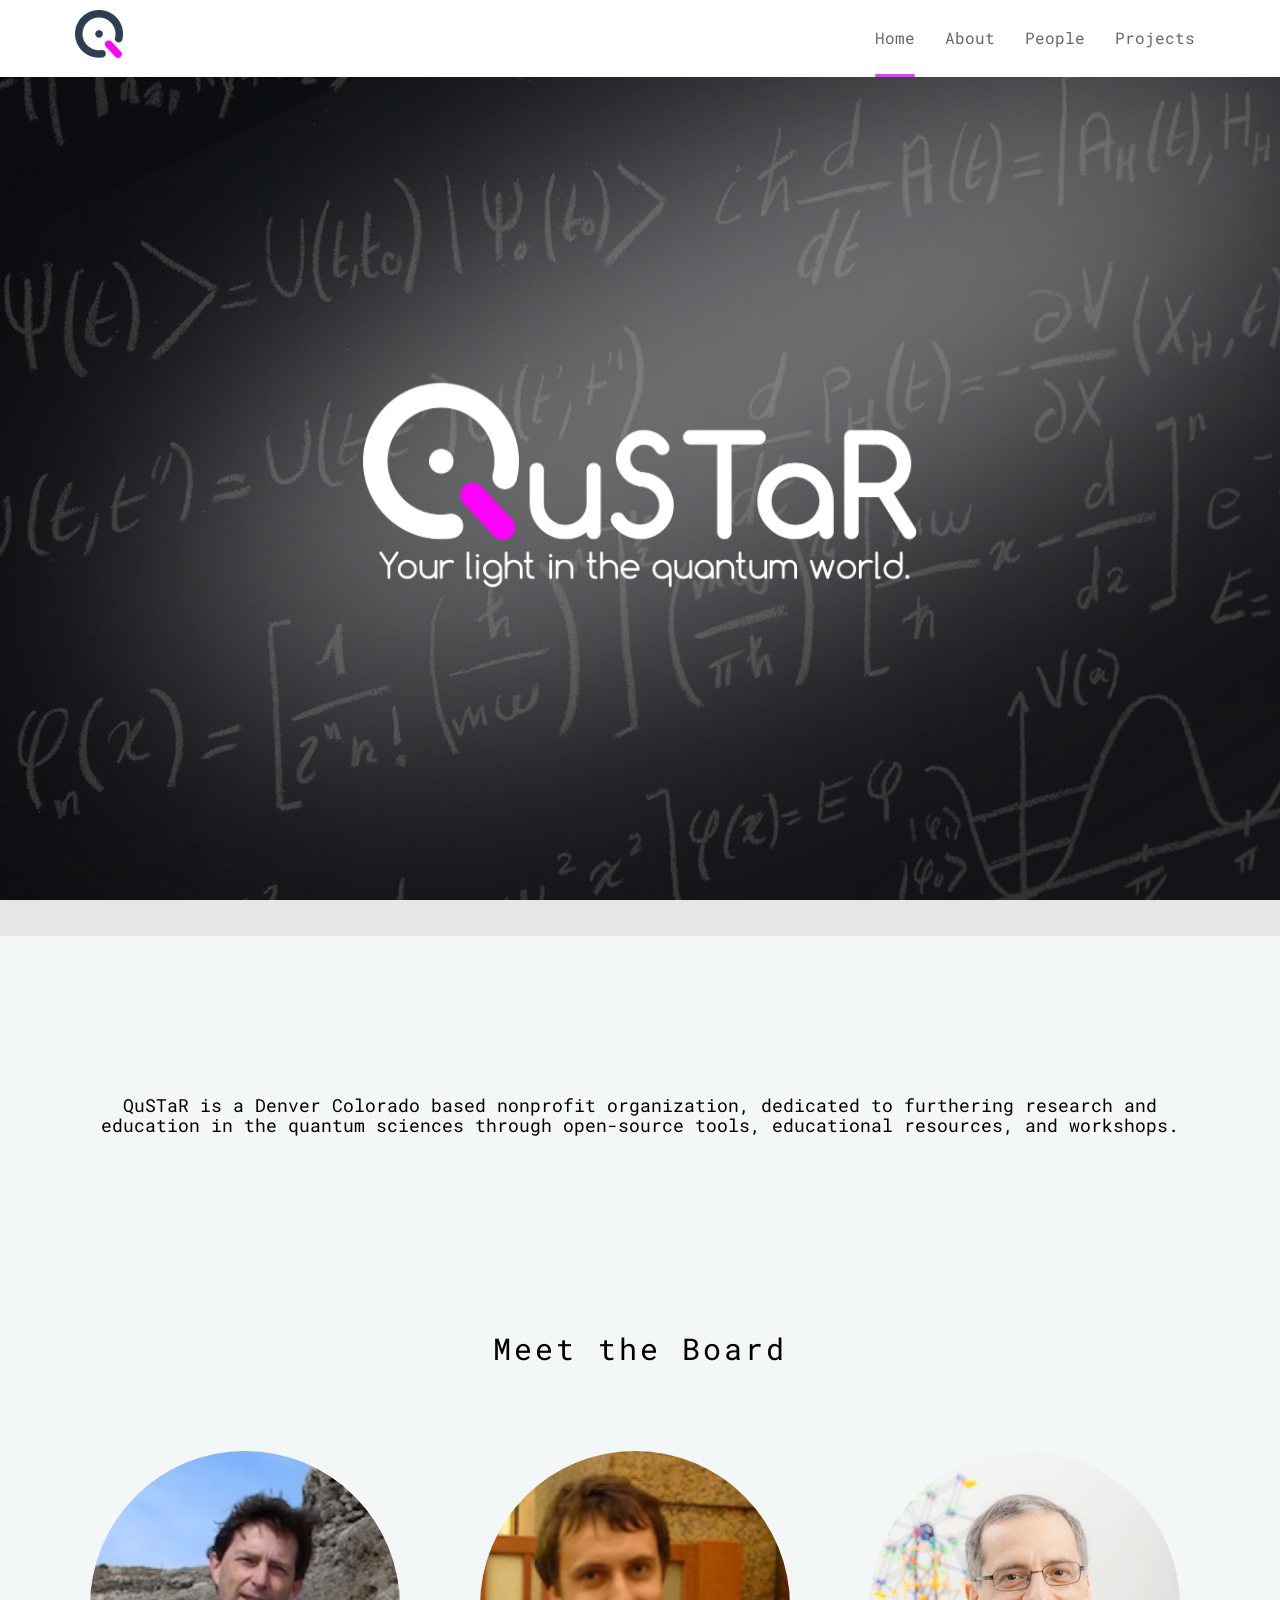
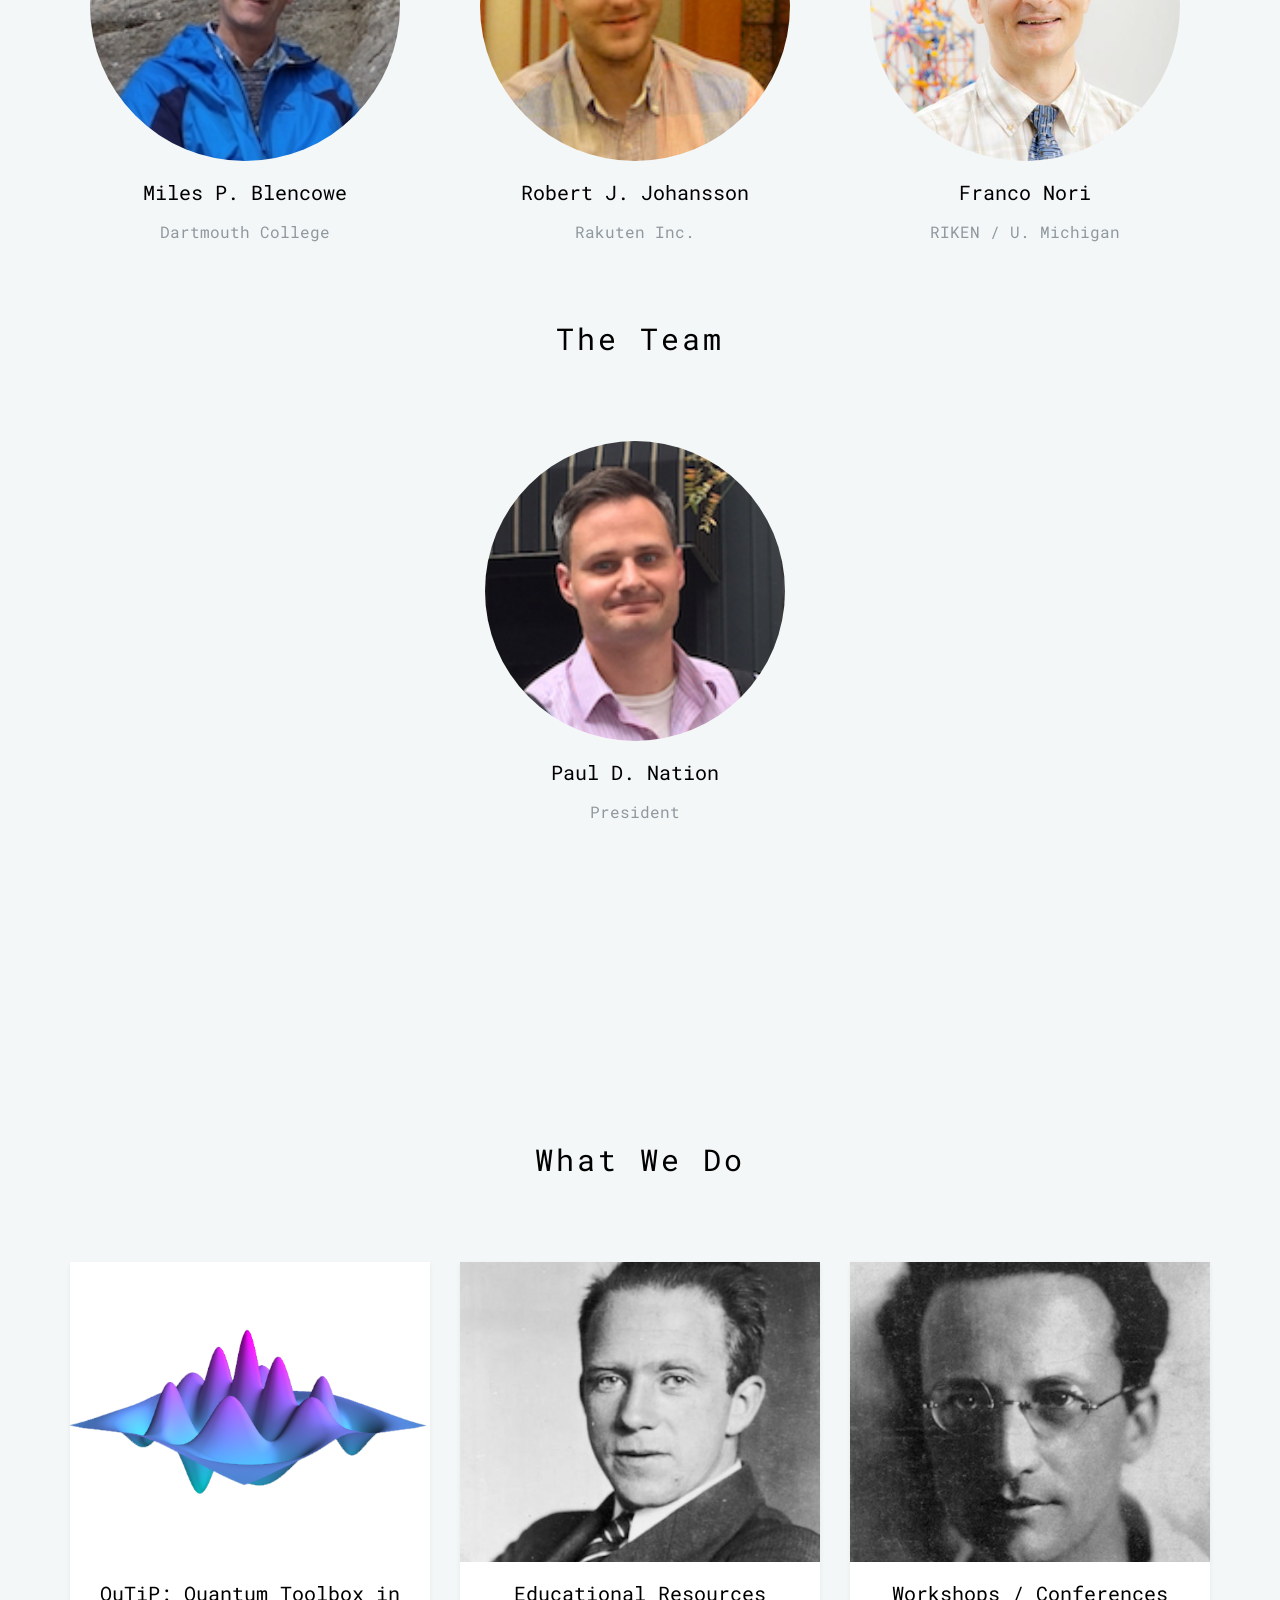
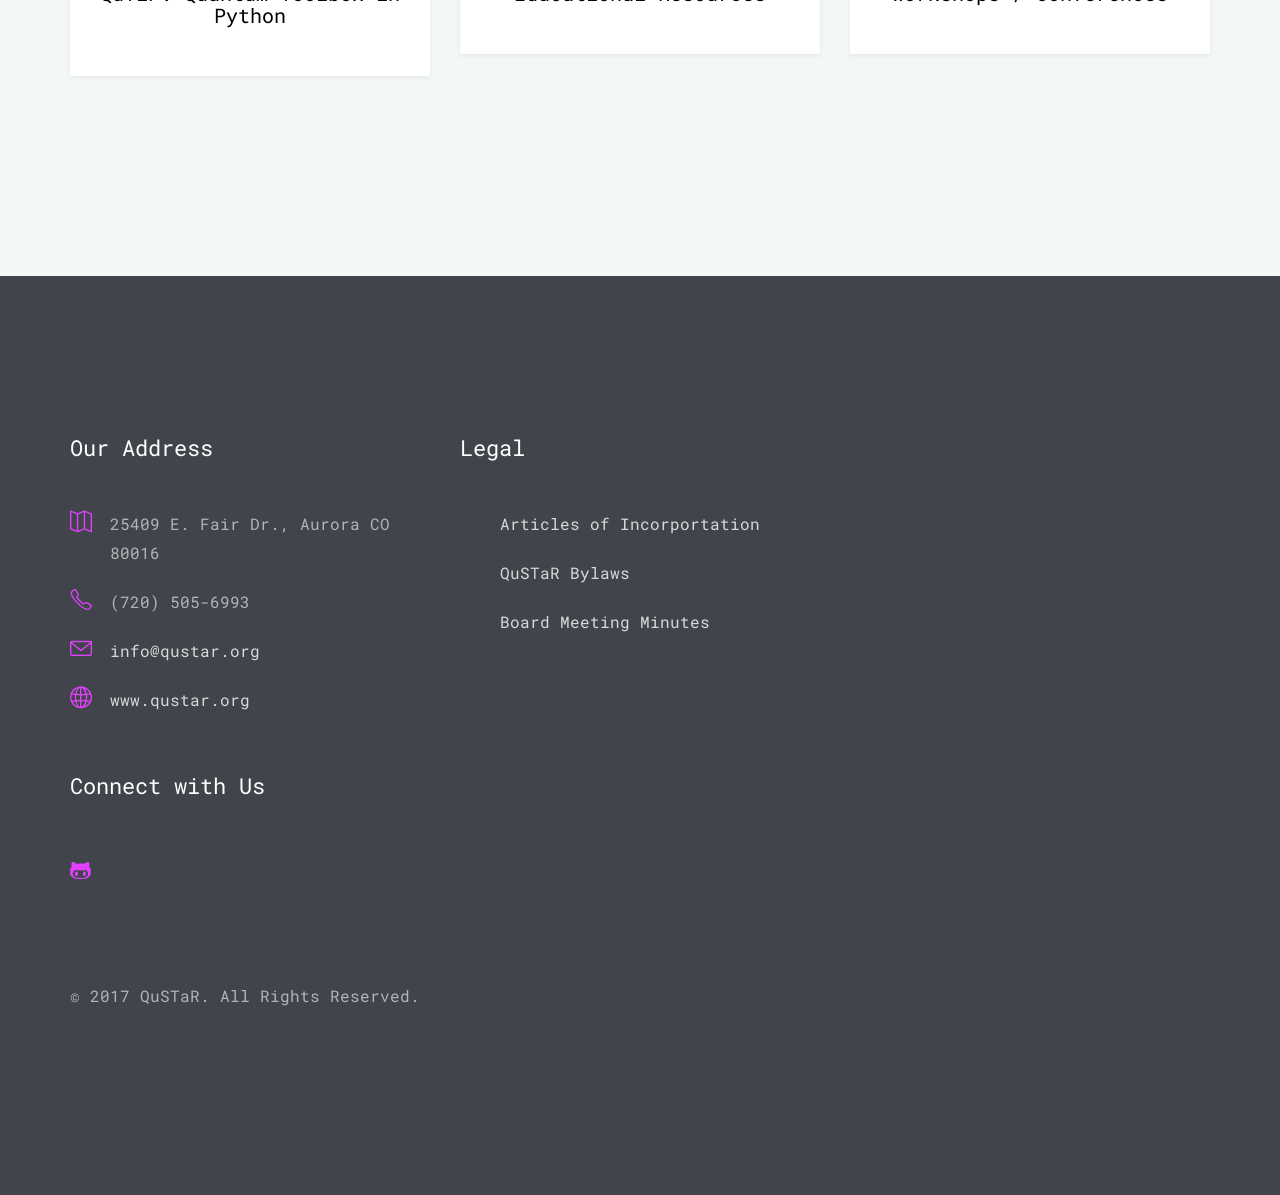
==== commit 2510ae77: "minor text change" ====
--- a/index.html
+++ b/index.html
@@ -110,7 +110,7 @@
 			<div class="container">
 				<div class="row">
 					<div class="col-md-12 text-center">
-                        <h4>QuSTaR is a Denver Colorado nonprofit organization, dedicated to furthering research and education in the quantum sciences through open-source tools, educational resources, and workshops.</h4>	
+                        <h4>QuSTaR is a Denver Colorado based nonprofit organization, dedicated to furthering research and education in the quantum sciences through open-source tools, educational resources, and workshops.</h4>	
 					</div>
                 </div>
 			</div>    	
